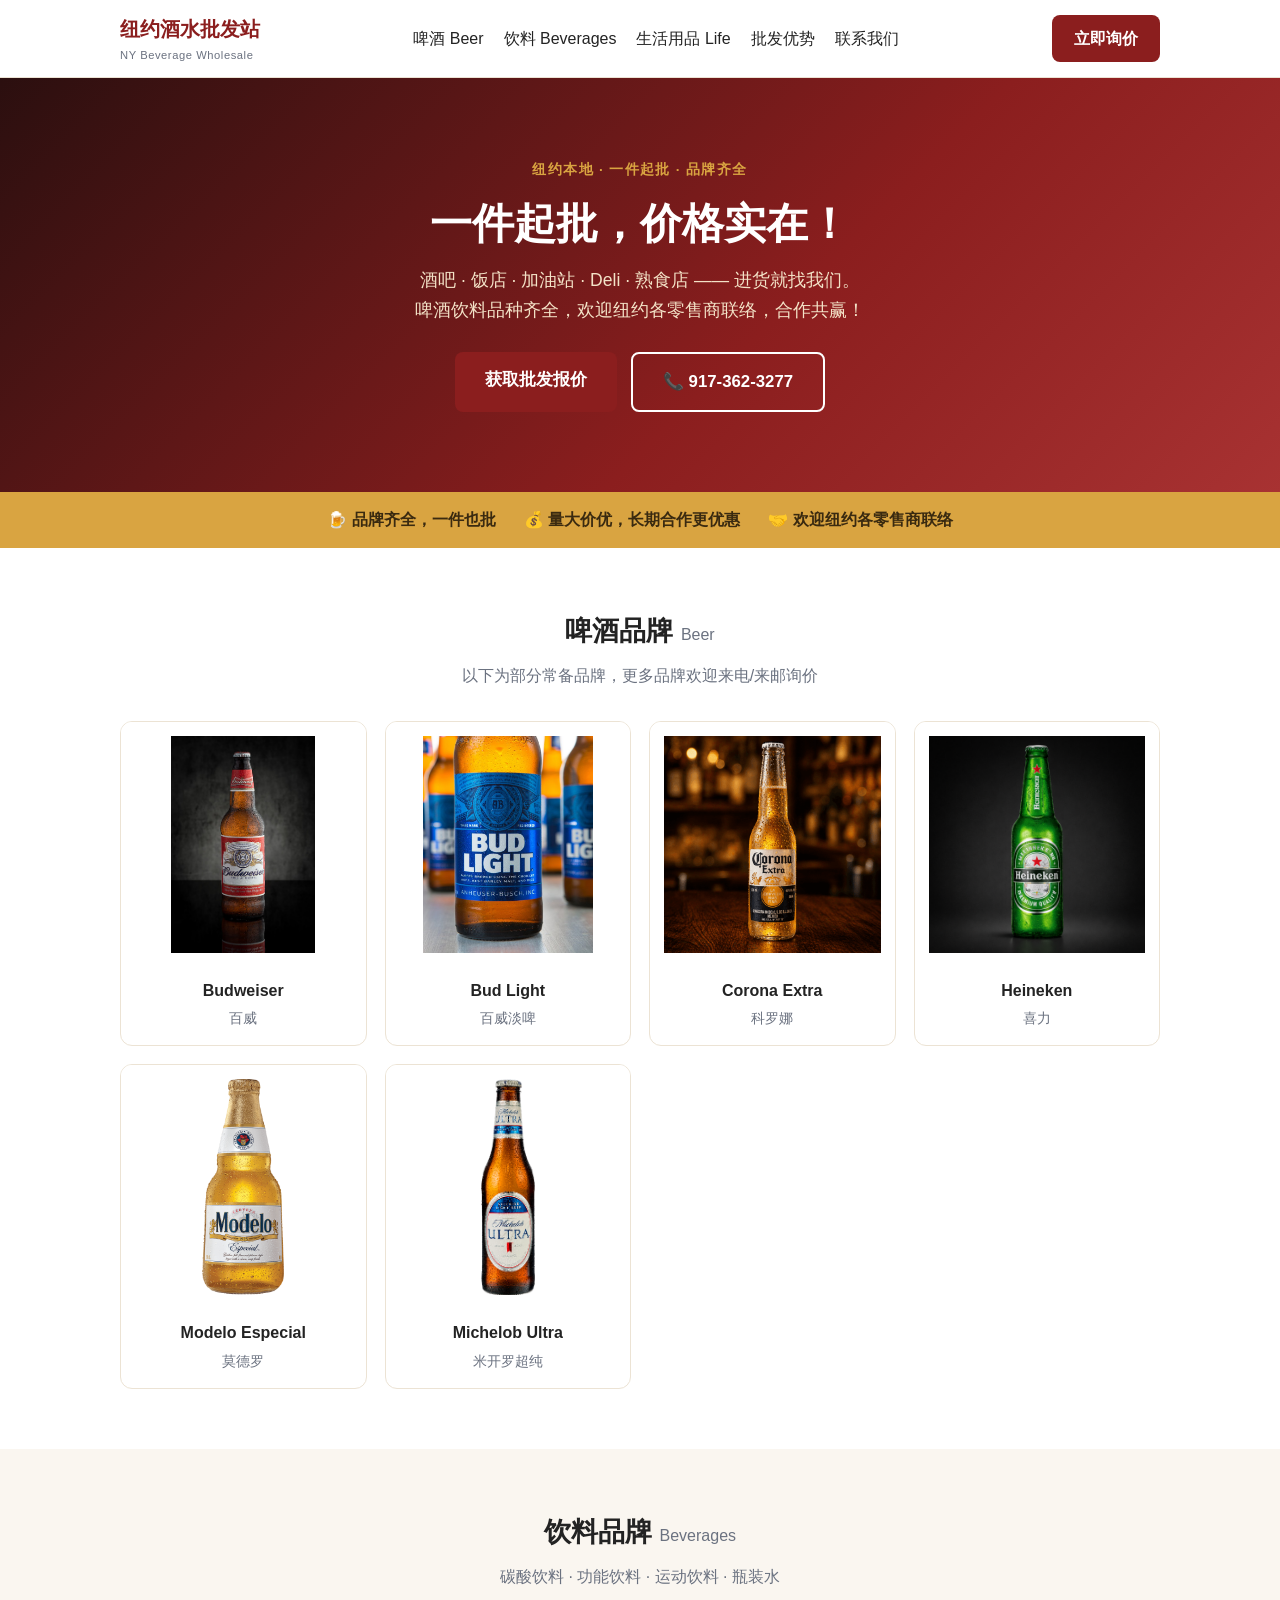
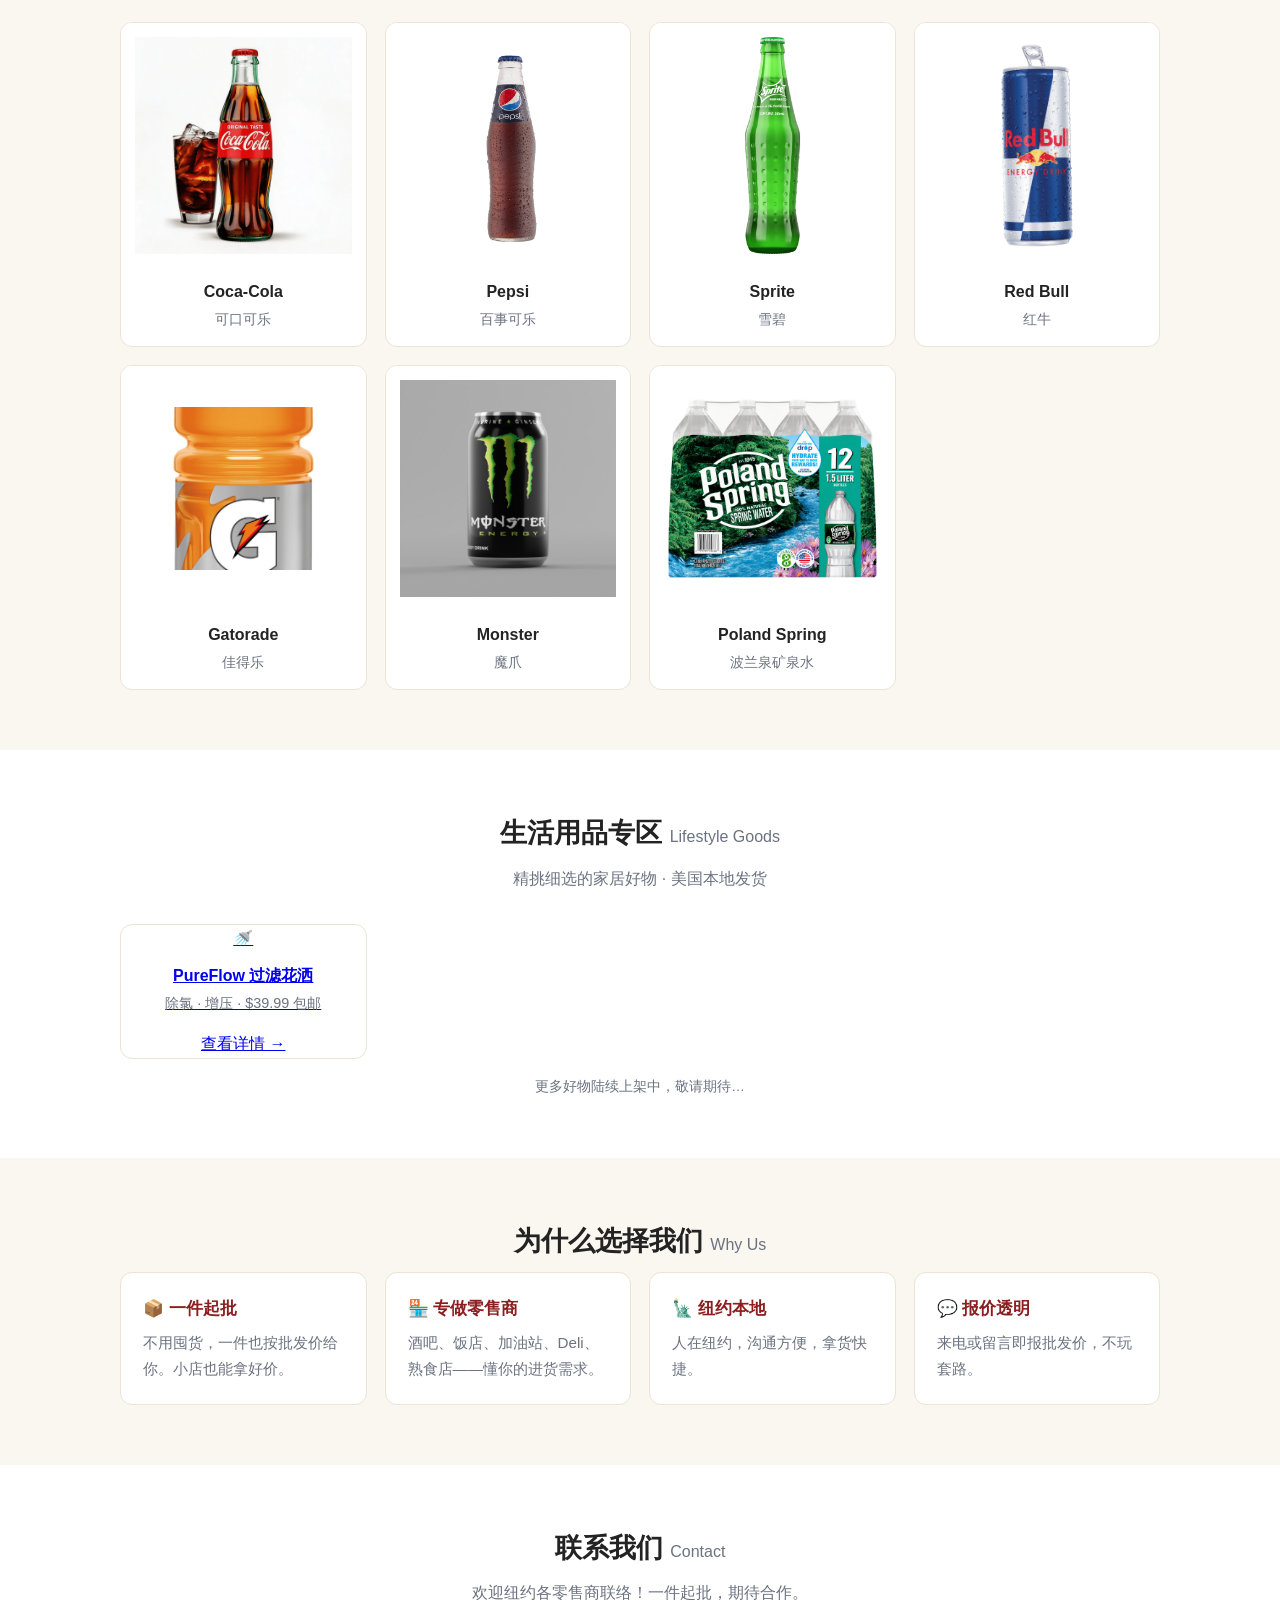
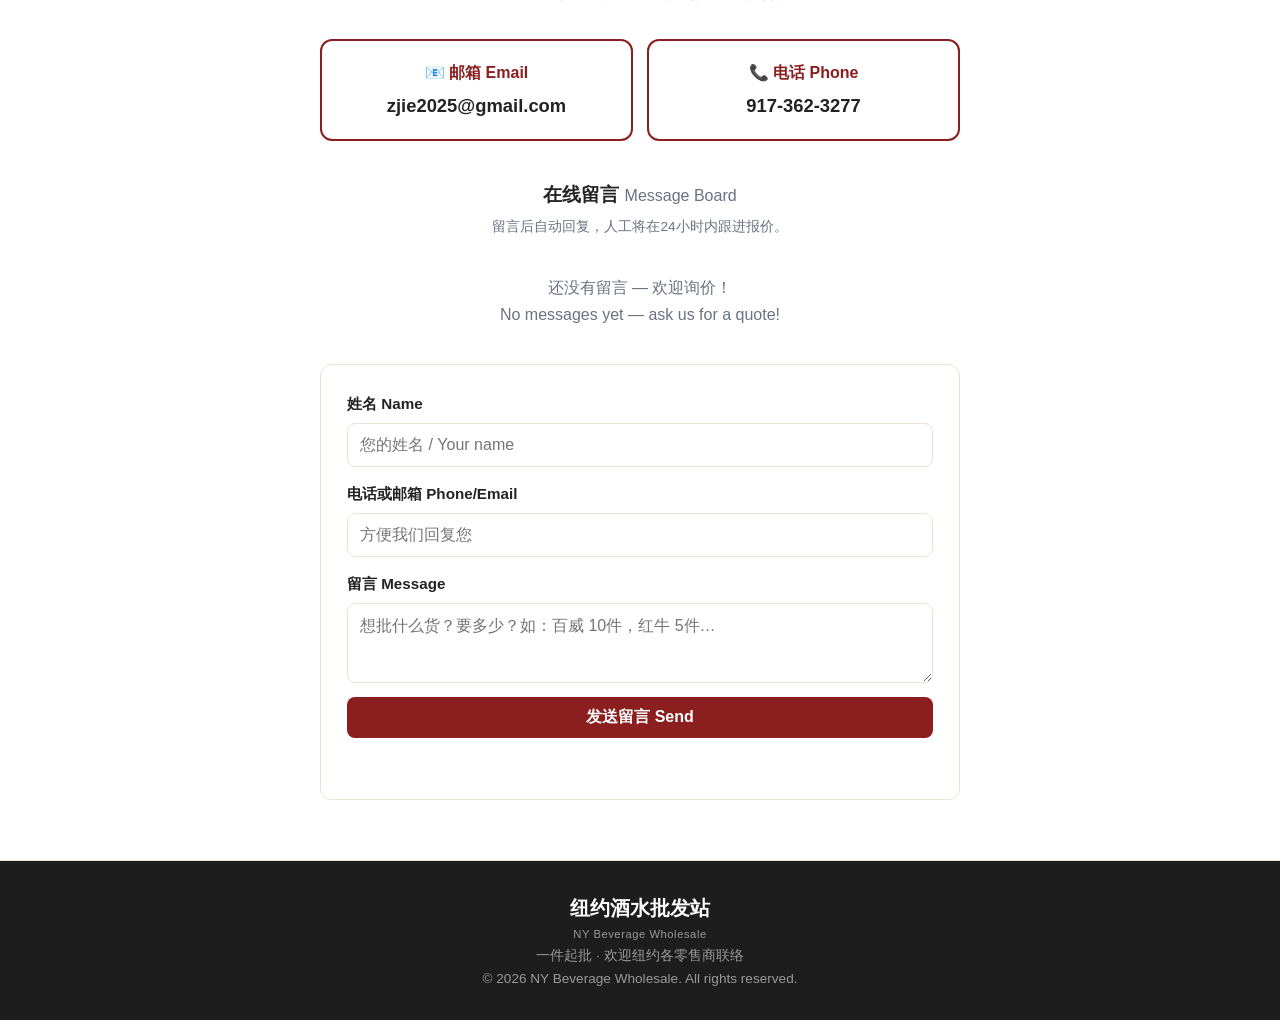
==== index.html @ b7b2ffd8 "Add lifestyle section to homepage" ====
<!DOCTYPE html>
<html lang="zh-CN">
<head>
<meta charset="UTF-8">
<meta name="viewport" content="width=device-width, initial-scale=1.0">
<title>纽约酒水批发站 | NY Beverage Wholesale — 一件起批</title>
<meta name="description" content="纽约酒水批发站：啤酒、饮料一件起批。服务酒吧、饭店、加油站、Deli、熟食店。欢迎纽约各零售商联络。">
<link rel="stylesheet" href="styles.css">
</head>
<body>

<header class="site-header">
  <div class="wrap header-inner">
    <a class="logo" href="#">纽约酒水批发站<span class="logo-en">NY Beverage Wholesale</span></a>
    <nav class="nav">
      <a href="#beer">啤酒 Beer</a>
      <a href="#drinks">饮料 Beverages</a>
      <a href="#lifestyle">生活用品 Life</a>
      <a href="#why">批发优势</a>
      <a href="#contact">联系我们</a>
    </nav>
    <a class="btn btn-primary" href="#contact">立即询价</a>
  </div>
</header>

<section class="hero">
  <div class="wrap hero-inner">
    <p class="eyebrow">纽约本地 · 一件起批 · 品牌齐全</p>
    <h1>一件起批，价格实在！</h1>
    <p class="lede">酒吧 · 饭店 · 加油站 · Deli · 熟食店 —— 进货就找我们。<br>
    啤酒饮料品种齐全，欢迎纽约各零售商联络，合作共赢！</p>
    <div class="hero-cta">
      <a class="btn btn-primary btn-lg" href="#contact">获取批发报价</a>
      <a class="btn btn-ghost btn-lg" href="tel:+19173623277">📞 917-362-3277</a>
    </div>
  </div>
</section>

<section class="slogans">
  <div class="wrap slogan-row">
    <span>🍺 品牌齐全，一件也批</span>
    <span>💰 量大价优，长期合作更优惠</span>
    <span>🤝 欢迎纽约各零售商联络</span>
  </div>
</section>

<section id="beer" class="section">
  <div class="wrap">
    <h2>啤酒品牌 <span class="h-en">Beer</span></h2>
    <p class="section-sub">以下为部分常备品牌，更多品牌欢迎来电/来邮询价</p>
    <div class="brand-grid">
      <div class="brand-card"><img src="images/beer-budweiser.jpg" alt="Budweiser"><p>Budweiser<br><span>百威</span></p></div>
      <div class="brand-card"><img src="images/beer-budlight.jpg" alt="Bud Light"><p>Bud Light<br><span>百威淡啤</span></p></div>
      <div class="brand-card"><img src="images/beer-corona.jpg" alt="Corona Extra"><p>Corona Extra<br><span>科罗娜</span></p></div>
      <div class="brand-card"><img src="images/beer-heineken.jpg" alt="Heineken"><p>Heineken<br><span>喜力</span></p></div>
      <div class="brand-card"><img src="images/beer-modelo.jpg" alt="Modelo Especial"><p>Modelo Especial<br><span>莫德罗</span></p></div>
      <div class="brand-card"><img src="images/beer-michelobultra.jpg" alt="Michelob Ultra"><p>Michelob Ultra<br><span>米开罗超纯</span></p></div>
    </div>
  </div>
</section>

<section id="drinks" class="section alt">
  <div class="wrap">
    <h2>饮料品牌 <span class="h-en">Beverages</span></h2>
    <p class="section-sub">碳酸饮料 · 功能饮料 · 运动饮料 · 瓶装水</p>
    <div class="brand-grid">
      <div class="brand-card"><img src="images/bev-cocacola.jpg" alt="Coca-Cola"><p>Coca-Cola<br><span>可口可乐</span></p></div>
      <div class="brand-card"><img src="images/bev-pepsi.jpg" alt="Pepsi"><p>Pepsi<br><span>百事可乐</span></p></div>
      <div class="brand-card"><img src="images/bev-sprite.jpg" alt="Sprite"><p>Sprite<br><span>雪碧</span></p></div>
      <div class="brand-card"><img src="images/bev-redbull.jpg" alt="Red Bull"><p>Red Bull<br><span>红牛</span></p></div>
      <div class="brand-card"><img src="images/bev-gatorade.jpg" alt="Gatorade"><p>Gatorade<br><span>佳得乐</span></p></div>
      <div class="brand-card"><img src="images/bev-monster.jpg" alt="Monster"><p>Monster<br><span>魔爪</span></p></div>
      <div class="brand-card"><img src="images/bev-polandspring.jpg" alt="Poland Spring"><p>Poland Spring<br><span>波兰泉矿泉水</span></p></div>
    </div>
  </div>
</section>

<section id="lifestyle" class="section">
  <div class="wrap">
    <h2>生活用品专区 <span class="h-en">Lifestyle Goods</span></h2>
    <p class="section-sub">精挑细选的家居好物 · 美国本地发货</p>
    <div class="brand-grid">
      <a class="brand-card product-link" href="shower.html">
        <div class="product-emoji">🚿</div>
        <p>PureFlow 过滤花洒<br><span>除氯 · 增压 · $39.99 包邮</span></p>
        <span class="card-cta">查看详情 →</span>
      </a>
    </div>
    <p class="muted small center" style="margin-top:16px">更多好物陆续上架中，敬请期待…</p>
  </div>
</section>

<section id="why" class="section alt">
  <div class="wrap">
    <h2>为什么选择我们 <span class="h-en">Why Us</span></h2>
    <div class="cards">
      <div class="card"><h3>📦 一件起批</h3><p>不用囤货，一件也按批发价给你。小店也能拿好价。</p></div>
      <div class="card"><h3>🏪 专做零售商</h3><p>酒吧、饭店、加油站、Deli、熟食店——懂你的进货需求。</p></div>
      <div class="card"><h3>🗽 纽约本地</h3><p>人在纽约，沟通方便，拿货快捷。</p></div>
      <div class="card"><h3>💬 报价透明</h3><p>来电或留言即报批发价，不玩套路。</p></div>
    </div>
  </div>
</section>

<section id="contact" class="section">
  <div class="wrap narrow">
    <h2>联系我们 <span class="h-en">Contact</span></h2>
    <p class="section-sub">欢迎纽约各零售商联络！一件起批，期待合作。</p>
    <div class="contact-cards">
      <a class="contact-card" href="mailto:zjie2025@gmail.com">
        <strong>📧 邮箱 Email</strong><span>zjie2025@gmail.com</span>
      </a>
      <a class="contact-card" href="tel:+19173623277">
        <strong>📞 电话 Phone</strong><span>917-362-3277</span>
      </a>
    </div>

    <h3 class="board-title">在线留言 <span class="h-en">Message Board</span></h3>
    <p class="muted small center">留言后自动回复，人工将在24小时内跟进报价。</p>
    <div id="board" class="board"></div>
    <form id="msg-form" class="form">
      <label>姓名 Name<input name="name" required placeholder="您的姓名 / Your name"></label>
      <label>电话或邮箱 Phone/Email<input name="contact" required placeholder="方便我们回复您"></label>
      <label>留言 Message<textarea name="message" required rows="3" placeholder="想批什么货？要多少？如：百威 10件，红牛 5件…"></textarea></label>
      <button class="btn btn-primary" type="submit">发送留言 Send</button>
      <p id="msg-status" class="status"></p>
    </form>
  </div>
</section>

<footer class="footer">
  <div class="wrap footer-inner">
    <span class="logo">纽约酒水批发站<span class="logo-en">NY Beverage Wholesale</span></span>
    <p class="muted small">一件起批 · 欢迎纽约各零售商联络</p>
    <p class="muted small">© 2026 NY Beverage Wholesale. All rights reserved.</p>
  </div>
</footer>

<script src="app.js"></script>
</body>
</html>
---- styles.css ----
:root{
  --brand:#8B1E1E; --brand-dark:#6d1414; --accent:#D9A441;
  --bg:#ffffff; --alt:#faf6f0; --text:#232323; --muted:#6b7280;
  --line:#ece3d4; --radius:12px;
}
*{box-sizing:border-box;margin:0;padding:0}
body{font-family:-apple-system,BlinkMacSystemFont,"Segoe UI","PingFang SC","Microsoft YaHei",Roboto,Helvetica,Arial,sans-serif;
  color:var(--text);background:var(--bg);line-height:1.7}
img{max-width:100%;display:block;border-radius:var(--radius)}
.wrap{max-width:1080px;margin:0 auto;padding:0 20px}
.narrow{max-width:680px}
.section{padding:60px 0}
.alt{background:var(--alt)}
h1{font-size:2.6rem;line-height:1.25;margin:.4em 0}
h2{font-size:1.7rem;margin-bottom:.3em;text-align:center}
.h-en{font-size:1rem;color:var(--muted);font-weight:400}
.section-sub{text-align:center;color:var(--muted);margin-bottom:2em}
.center{text-align:center}

/* header */
.site-header{position:sticky;top:0;background:rgba(255,255,255,.96);
  border-bottom:1px solid var(--line);z-index:10}
.header-inner{display:flex;align-items:center;justify-content:space-between;padding:12px 20px}
.logo{font-weight:800;font-size:1.25rem;color:var(--brand);text-decoration:none}
.logo-en{display:block;font-size:.7rem;color:var(--muted);font-weight:400;letter-spacing:.05em}
.nav{display:flex;gap:20px}
.nav a{color:var(--text);text-decoration:none;font-weight:500}
.nav a:hover{color:var(--brand)}
@media(max-width:760px){.nav{display:none}}

/* buttons */
.btn{display:inline-block;background:var(--brand);color:#fff;text-decoration:none;
  padding:10px 22px;border-radius:8px;border:none;cursor:pointer;font-weight:600;font-size:1rem}
.btn:hover{background:var(--brand-dark)}
.btn-lg{padding:14px 30px;font-size:1.05rem}
.btn-ghost{background:#fff;color:var(--brand);border:2px solid var(--brand)}
.btn-ghost:hover{background:var(--brand);color:#fff}

/* hero */
.hero{padding:80px 0;background:linear-gradient(135deg,#2b0f0f 0%,#8B1E1E 60%,#a83232 100%);color:#fff;text-align:center}
.hero .eyebrow{color:var(--accent);font-weight:700;letter-spacing:.1em;font-size:.85rem}
.hero h1{color:#fff}
.hero .lede{color:#f3e2c7;font-size:1.1rem}
.hero-cta{display:flex;gap:14px;justify-content:center;margin-top:1.6em;flex-wrap:wrap}
.hero .btn-ghost{background:transparent;color:#fff;border-color:#fff}
.hero .btn-ghost:hover{background:#fff;color:var(--brand)}

/* slogans */
.slogans{background:var(--accent);padding:14px 0}
.slogan-row{display:flex;gap:28px;justify-content:center;flex-wrap:wrap;font-weight:700;color:#3a2a10}

/* brand grid */
.brand-grid{display:grid;grid-template-columns:repeat(4,1fr);gap:18px}
@media(max-width:860px){.brand-grid{grid-template-columns:repeat(3,1fr)}}
@media(max-width:560px){.brand-grid{grid-template-columns:repeat(2,1fr)}}
.brand-card{background:#fff;border:1px solid var(--line);border-radius:var(--radius);
  overflow:hidden;text-align:center;transition:transform .15s}
.brand-card:hover{transform:translateY(-3px)}
.brand-card img{border-radius:0;aspect-ratio:1;object-fit:contain;width:100%;padding:14px;background:#fff}
.brand-card p{padding:10px 8px 14px;font-weight:700}
.brand-card p span{color:var(--muted);font-weight:400;font-size:.9rem}

/* cards */
.cards{display:grid;grid-template-columns:repeat(4,1fr);gap:18px}
@media(max-width:860px){.cards{grid-template-columns:repeat(2,1fr)}}
@media(max-width:520px){.cards{grid-template-columns:1fr}}
.card{background:#fff;border:1px solid var(--line);border-radius:var(--radius);padding:22px}
.card h3{color:var(--brand);margin-bottom:.4em;font-size:1.05rem}
.card p{color:var(--muted);font-size:.95rem}

/* contact */
.contact-cards{display:grid;grid-template-columns:1fr 1fr;gap:14px;margin-bottom:2.4em}
@media(max-width:560px){.contact-cards{grid-template-columns:1fr}}
.contact-card{background:#fff;border:2px solid var(--brand);border-radius:var(--radius);
  padding:18px;text-decoration:none;color:var(--text);display:grid;gap:4px;text-align:center}
.contact-card strong{color:var(--brand)}
.contact-card span{font-size:1.15rem;font-weight:700}
.board-title{text-align:center;margin-bottom:.2em}

/* forms */
.form{display:grid;gap:14px;background:#fff;border:1px solid var(--line);
  border-radius:var(--radius);padding:26px;margin-top:1em}
.form label{display:grid;gap:6px;font-weight:600;font-size:.95rem}
.form input,.form textarea{padding:12px;border:1px solid var(--line);
  border-radius:8px;font-size:1rem;font-family:inherit;width:100%}
.form input:focus,.form textarea:focus{outline:2px solid var(--accent);border-color:var(--accent)}
.status{min-height:1.4em;font-size:.95rem}
.status.ok{color:#15803d}.status.err{color:#b91c1c}

/* message board */
.board{display:grid;gap:12px;margin:1em 0;max-height:400px;overflow-y:auto}
.msg{background:#fff;border:1px solid var(--line);border-radius:10px;padding:12px 16px}
.msg .who{font-weight:700;font-size:.85rem;color:var(--brand);margin-bottom:4px}
.msg.bot{background:#fdf6e8;border-color:#ecd9a8}
.msg.bot .who{color:#92600a}
.msg .time{font-size:.75rem;color:var(--muted);margin-left:8px;font-weight:400}
.board-empty{color:var(--muted);text-align:center;padding:20px}
.muted{color:var(--muted)}
.small{font-size:.85rem}

/* footer */
.footer{border-top:1px solid var(--line);padding:30px 0;text-align:center;background:#1d1d1d;color:#bbb}
.footer .logo{color:#fff}
.footer .logo-en{color:#999}
.footer .muted{color:#999}
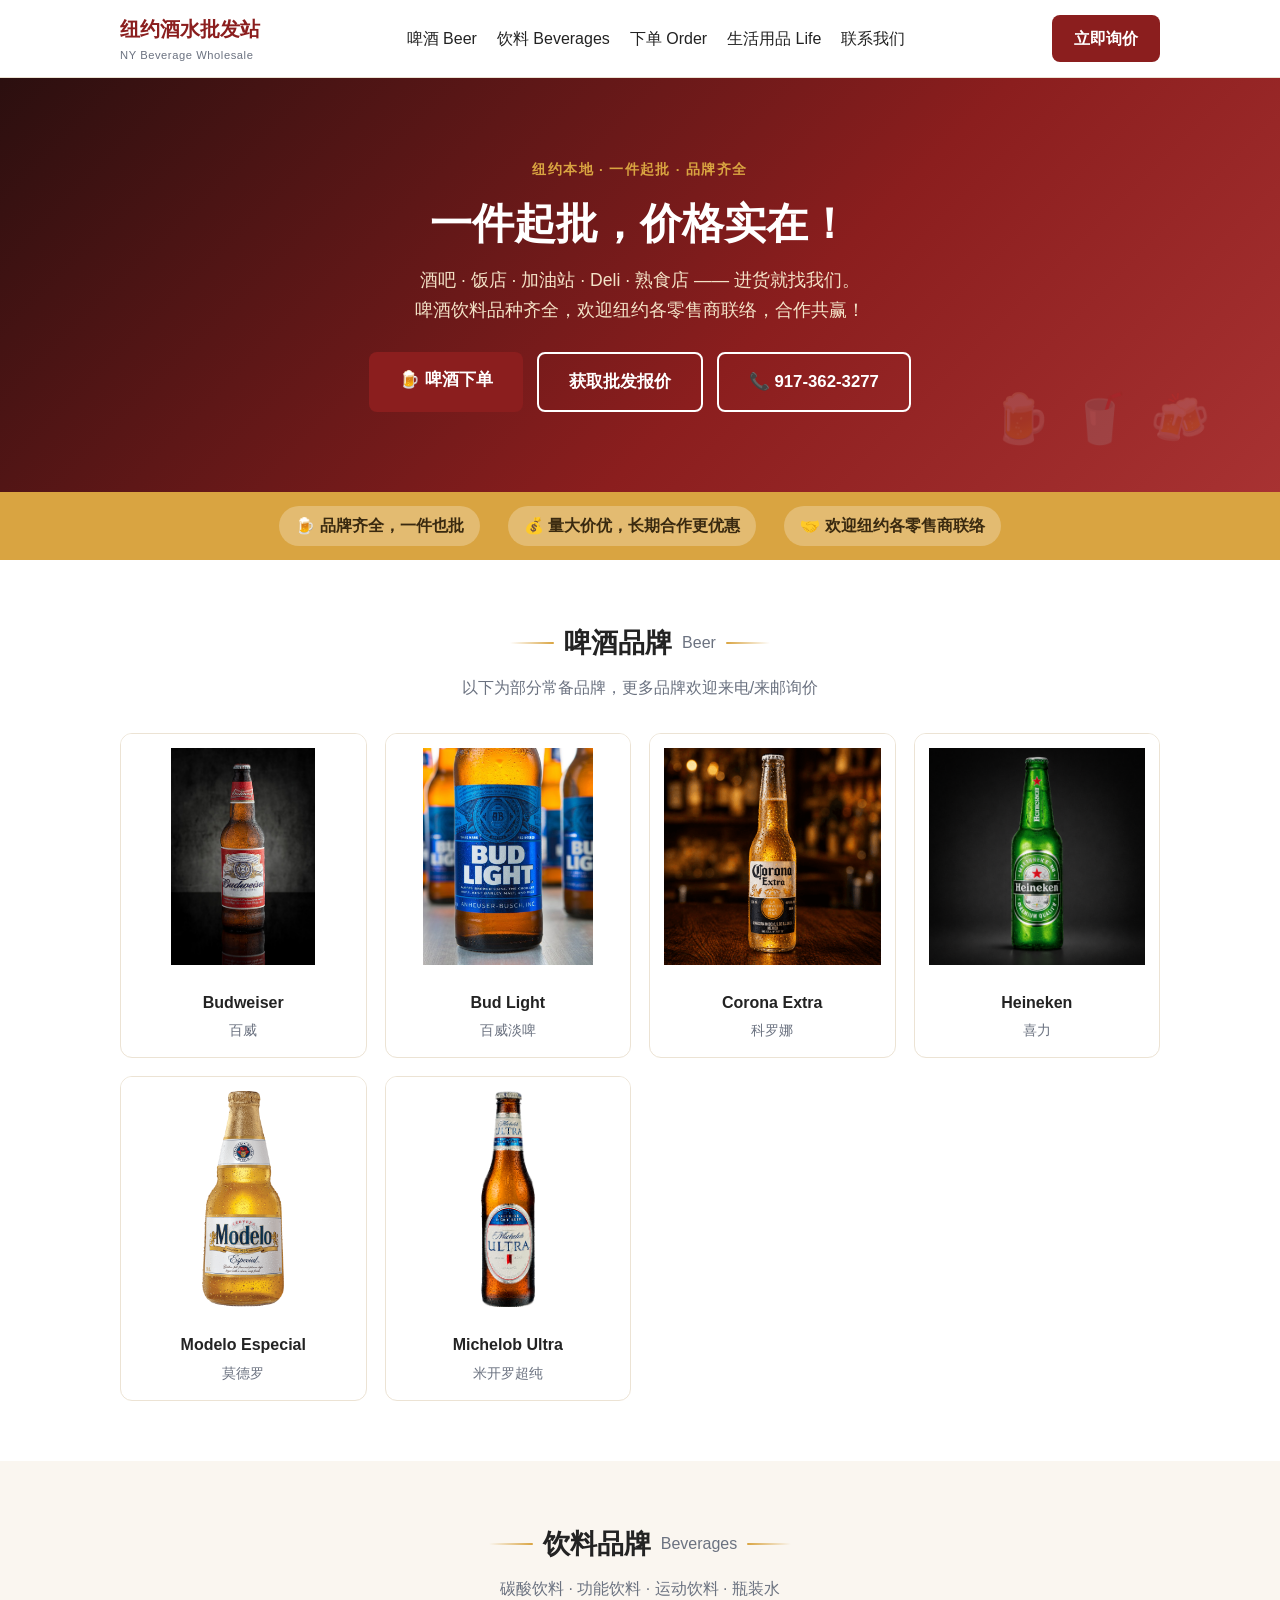
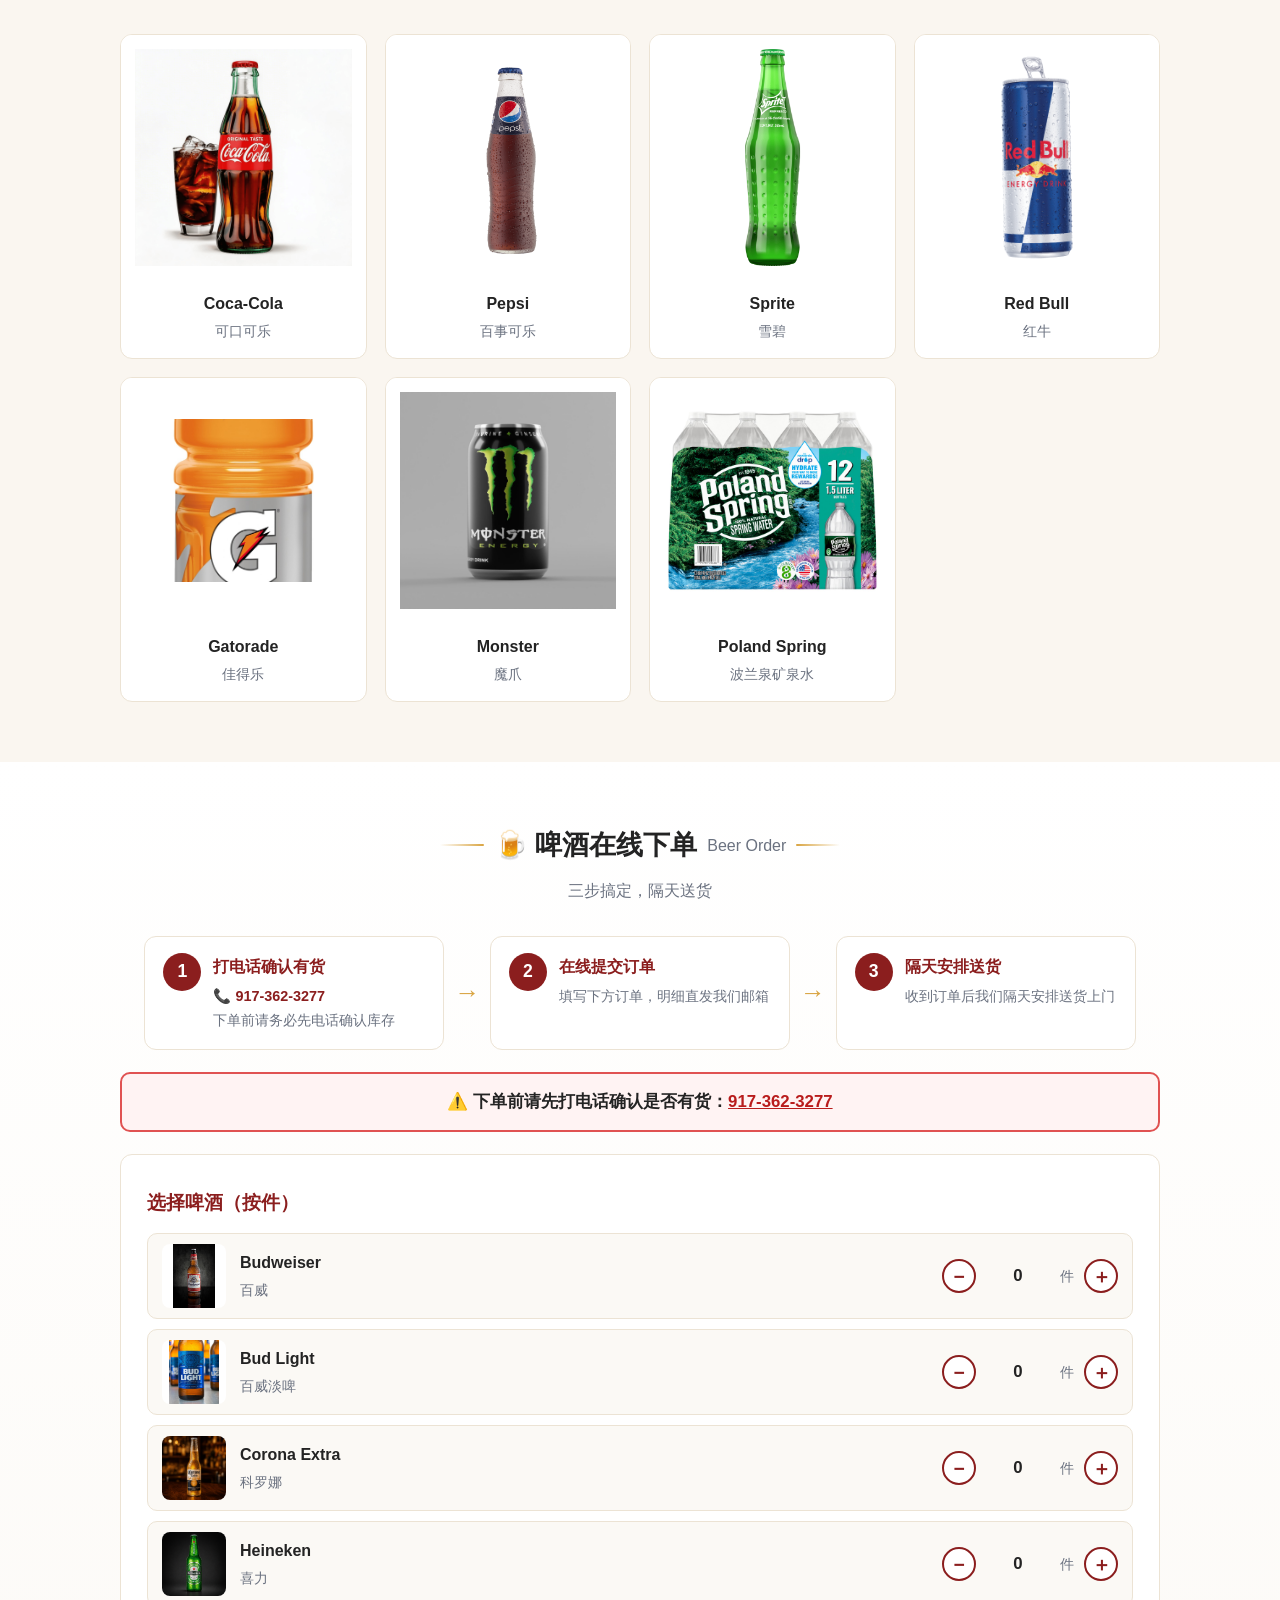
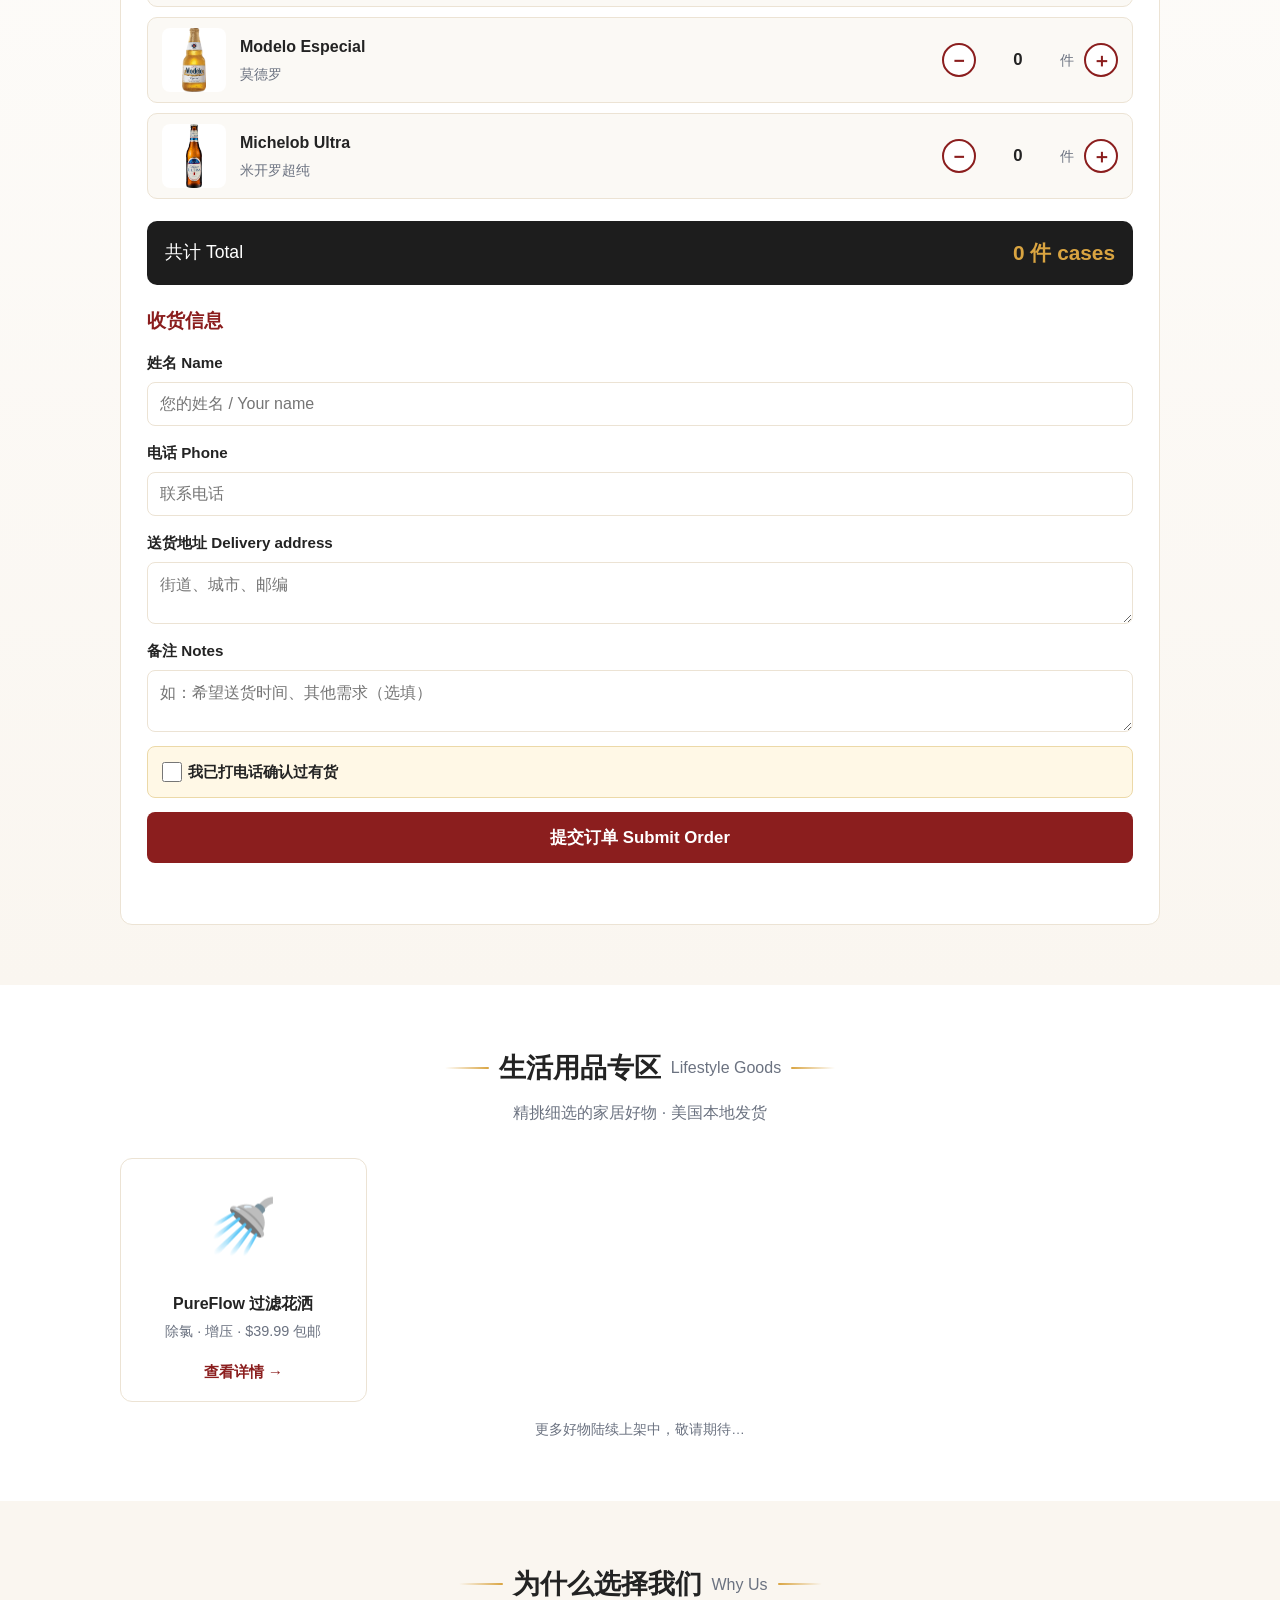
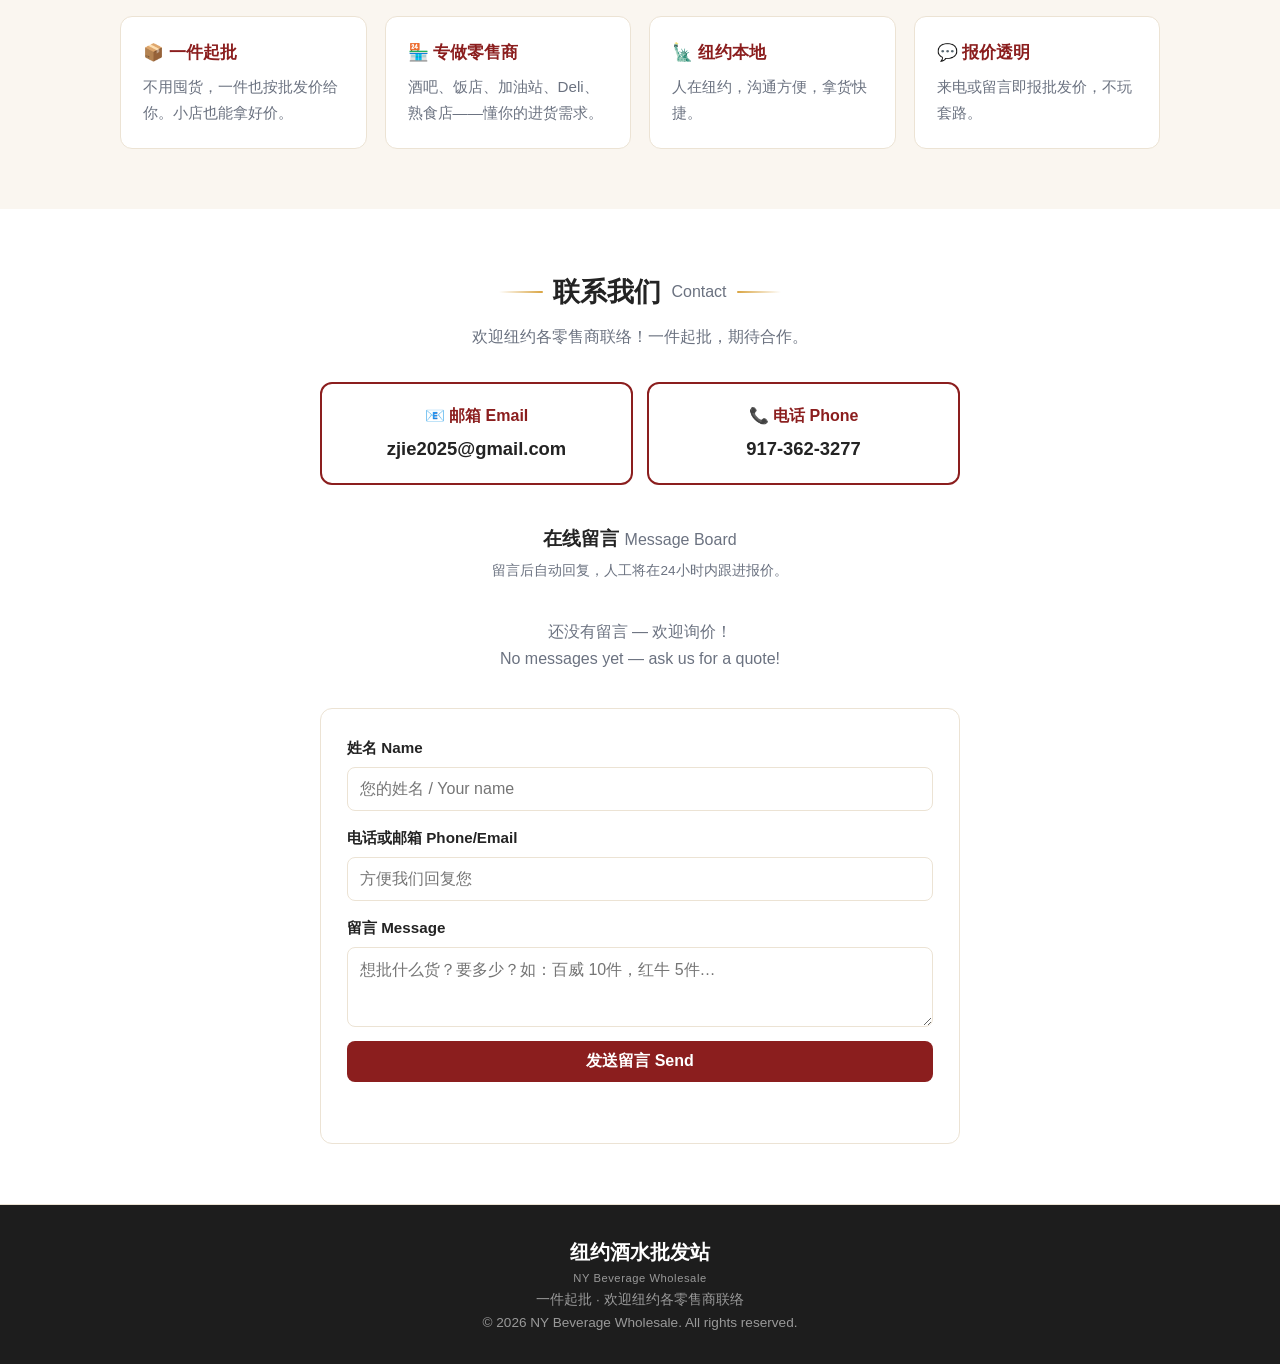
==== commit 8e25b9eb: "Add files via upload" ====
--- a/index.html
+++ b/index.html
@@ -15,8 +15,8 @@
     <nav class="nav">
       <a href="#beer">啤酒 Beer</a>
       <a href="#drinks">饮料 Beverages</a>
+      <a href="#order">下单 Order</a>
       <a href="#lifestyle">生活用品 Life</a>
-      <a href="#why">批发优势</a>
       <a href="#contact">联系我们</a>
     </nav>
     <a class="btn btn-primary" href="#contact">立即询价</a>
@@ -30,7 +30,8 @@
     <p class="lede">酒吧 · 饭店 · 加油站 · Deli · 熟食店 —— 进货就找我们。<br>
     啤酒饮料品种齐全，欢迎纽约各零售商联络，合作共赢！</p>
     <div class="hero-cta">
-      <a class="btn btn-primary btn-lg" href="#contact">获取批发报价</a>
+      <a class="btn btn-primary btn-lg" href="#order">🍺 啤酒下单</a>
+      <a class="btn btn-ghost btn-lg" href="#contact">获取批发报价</a>
       <a class="btn btn-ghost btn-lg" href="tel:+19173623277">📞 917-362-3277</a>
     </div>
   </div>
@@ -72,6 +73,36 @@
       <div class="brand-card"><img src="images/bev-monster.jpg" alt="Monster"><p>Monster<br><span>魔爪</span></p></div>
       <div class="brand-card"><img src="images/bev-polandspring.jpg" alt="Poland Spring"><p>Poland Spring<br><span>波兰泉矿泉水</span></p></div>
     </div>
+  </div>
+</section>
+
+<section id="order" class="section order-section">
+  <div class="wrap">
+    <h2>🍺 啤酒在线下单 <span class="h-en">Beer Order</span></h2>
+    <p class="section-sub">三步搞定，隔天送货</p>
+
+    <div class="steps-flow">
+      <div class="step"><span class="step-num">1</span><div><strong>打电话确认有货</strong><p><a href="tel:+19173623277">📞 917-362-3277</a><br>下单前请务必先电话确认库存</p></div></div>
+      <div class="step-arrow">→</div>
+      <div class="step"><span class="step-num">2</span><div><strong>在线提交订单</strong><p>填写下方订单，明细直发我们邮箱</p></div></div>
+      <div class="step-arrow">→</div>
+      <div class="step"><span class="step-num">3</span><div><strong>隔天安排送货</strong><p>收到订单后我们隔天安排送货上门</p></div></div>
+    </div>
+
+    <div class="stock-warning">⚠️ <strong>下单前请先打电话确认是否有货：<a href="tel:+19173623277">917-362-3277</a></strong></div>
+
+    <form id="beer-order-form" class="form order-form">
+      <h3>选择啤酒（按件）</h3>
+      <div id="beer-list" class="beer-list"></div>
+      <h3>收货信息</h3>
+      <label>姓名 Name<input name="name" required placeholder="您的姓名 / Your name"></label>
+      <label>电话 Phone<input name="phone" required placeholder="联系电话"></label>
+      <label>送货地址 Delivery address<textarea name="address" required rows="2" placeholder="街道、城市、邮编"></textarea></label>
+      <label>备注 Notes<textarea name="notes" rows="2" placeholder="如：希望送货时间、其他需求（选填）"></textarea></label>
+      <label class="check"><input type="checkbox" id="stock-confirmed" required> <span>我已打电话确认过有货</span></label>
+      <button class="btn btn-primary btn-lg" type="submit">提交订单 Submit Order</button>
+      <p id="order-status" class="status"></p>
+    </form>
   </div>
 </section>
 
--- a/styles.css
+++ b/styles.css
@@ -59,6 +59,9 @@
 .brand-card img{border-radius:0;aspect-ratio:1;object-fit:contain;width:100%;padding:14px;background:#fff}
 .brand-card p{padding:10px 8px 14px;font-weight:700}
 .brand-card p span{color:var(--muted);font-weight:400;font-size:.9rem}
+.product-link{text-decoration:none;color:inherit;display:block}
+.product-emoji{font-size:3.4rem;padding:22px 0 6px;text-align:center}
+.card-cta{display:inline-block;margin:0 0 16px;color:var(--brand);font-weight:700;font-size:.95rem}
 
 /* cards */
 .cards{display:grid;grid-template-columns:repeat(4,1fr);gap:18px}
@@ -103,3 +106,54 @@
 .footer .logo{color:#fff}
 .footer .logo-en{color:#999}
 .footer .muted{color:#999}
+
+/* ---- 美化升级 ---- */
+html{scroll-behavior:smooth}
+h2{display:flex;align-items:center;justify-content:center;gap:10px}
+h2::before,h2::after{content:"";height:2px;width:44px;background:linear-gradient(90deg,transparent,var(--accent));border-radius:2px}
+h2::after{background:linear-gradient(90deg,var(--accent),transparent)}
+.hero{position:relative;overflow:hidden}
+.hero::before{content:"🍺🥤🍻";position:absolute;right:4%;bottom:8%;font-size:3rem;opacity:.14;letter-spacing:.4em;pointer-events:none}
+.brand-card{transition:transform .18s ease,box-shadow .18s ease}
+.brand-card:hover{transform:translateY(-5px);box-shadow:0 12px 28px rgba(139,30,30,.14)}
+.card{transition:transform .18s ease,box-shadow .18s ease}
+.card:hover{transform:translateY(-4px);box-shadow:0 10px 24px rgba(0,0,0,.08)}
+.btn{transition:transform .12s ease,box-shadow .12s ease}
+.btn:hover{transform:translateY(-1px);box-shadow:0 6px 16px rgba(139,30,30,.25)}
+.contact-card{transition:transform .15s ease,box-shadow .15s ease}
+.contact-card:hover{transform:translateY(-3px);box-shadow:0 10px 22px rgba(139,30,30,.16)}
+.slogan-row span{background:rgba(255,255,255,.25);padding:6px 16px;border-radius:20px}
+
+/* ---- 下单区 ---- */
+.order-section{background:linear-gradient(180deg,#fff, #faf6f0)}
+.steps-flow{display:flex;align-items:stretch;justify-content:center;gap:10px;margin-bottom:22px;flex-wrap:wrap}
+.step{display:flex;gap:12px;background:#fff;border:1px solid var(--line);border-radius:12px;padding:16px 18px;flex:1;min-width:220px;max-width:300px}
+.step-num{display:flex;align-items:center;justify-content:center;width:38px;height:38px;flex:none;
+  background:var(--brand);color:#fff;font-weight:800;border-radius:50%;font-size:1.1rem}
+.step strong{color:var(--brand)}
+.step p{color:var(--muted);font-size:.9rem;margin-top:4px}
+.step p a{color:var(--brand);font-weight:700;text-decoration:none}
+.step-arrow{align-self:center;font-size:1.6rem;color:var(--accent);font-weight:800}
+@media(max-width:760px){.step-arrow{display:none}}
+.stock-warning{background:#fff3f3;border:2px solid #e05252;border-radius:10px;padding:14px 18px;
+  text-align:center;margin-bottom:22px;font-size:1.05rem}
+.stock-warning a{color:#b91c1c;font-weight:800}
+.order-form h3{color:var(--brand);margin-top:6px}
+.beer-list{display:grid;gap:10px;margin-bottom:8px}
+.beer-row{display:grid;grid-template-columns:64px 1fr auto;gap:14px;align-items:center;
+  background:#fbf9f5;border:1px solid var(--line);border-radius:10px;padding:10px 14px}
+.beer-row img{width:64px;height:64px;object-fit:contain;border-radius:8px;background:#fff}
+.beer-row .bname{font-weight:700}
+.beer-row .bname span{color:var(--muted);font-weight:400;font-size:.9rem}
+.stepper{display:flex;align-items:center;gap:10px}
+.stepper button{width:34px;height:34px;border-radius:50%;border:2px solid var(--brand);background:#fff;
+  color:var(--brand);font-size:1.2rem;font-weight:800;cursor:pointer;line-height:1}
+.stepper button:hover{background:var(--brand);color:#fff}
+.stepper .qty{min-width:64px;text-align:center;font-weight:800;font-size:1.05rem}
+.stepper .unit{color:var(--muted);font-size:.85rem}
+.check{display:flex !important;flex-direction:row !important;align-items:center;gap:10px;cursor:pointer;
+  background:#fff8e6;border:1px solid #ecd9a8;border-radius:8px;padding:12px 14px}
+.check input{width:20px;height:20px;accent-color:var(--brand)}
+.order-total{background:#1d1d1d;color:#fff;border-radius:10px;padding:14px 18px;font-size:1.1rem;
+  display:flex;justify-content:space-between;align-items:center}
+.order-total strong{color:var(--accent);font-size:1.3rem}
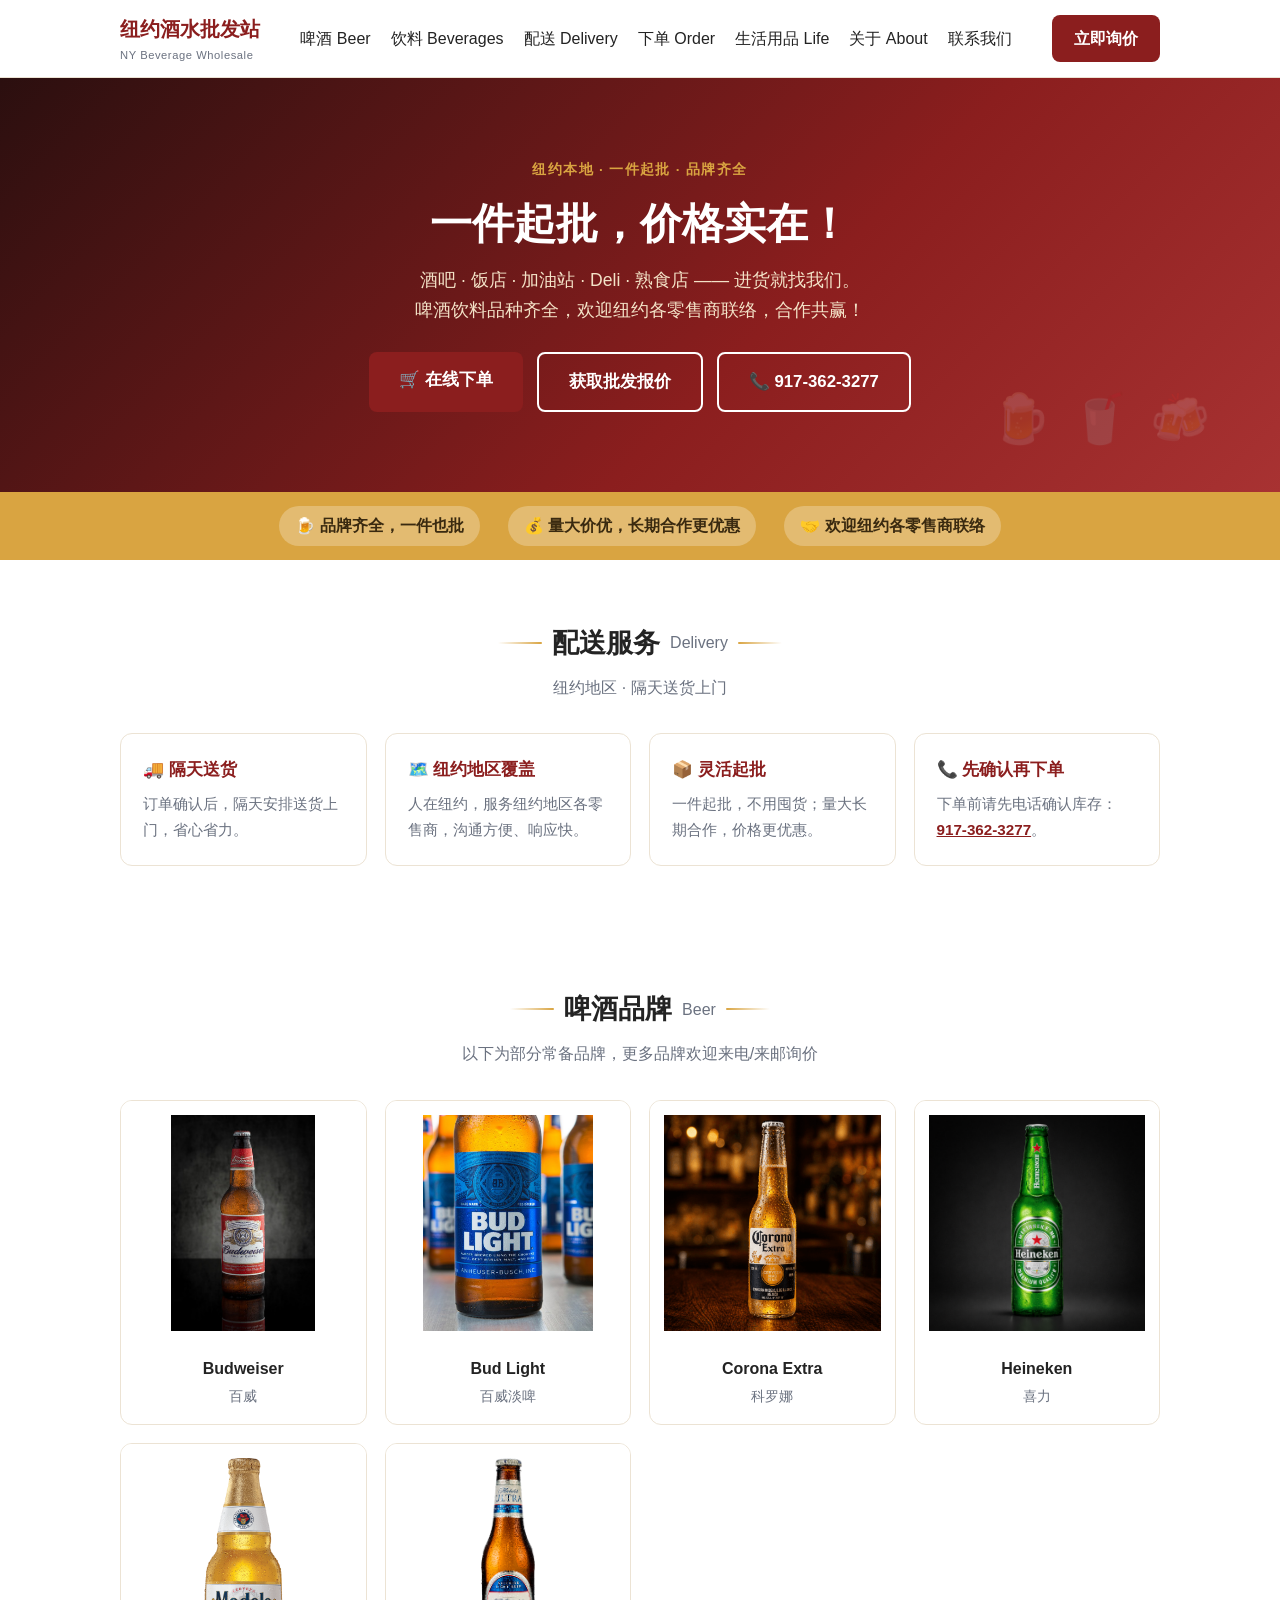
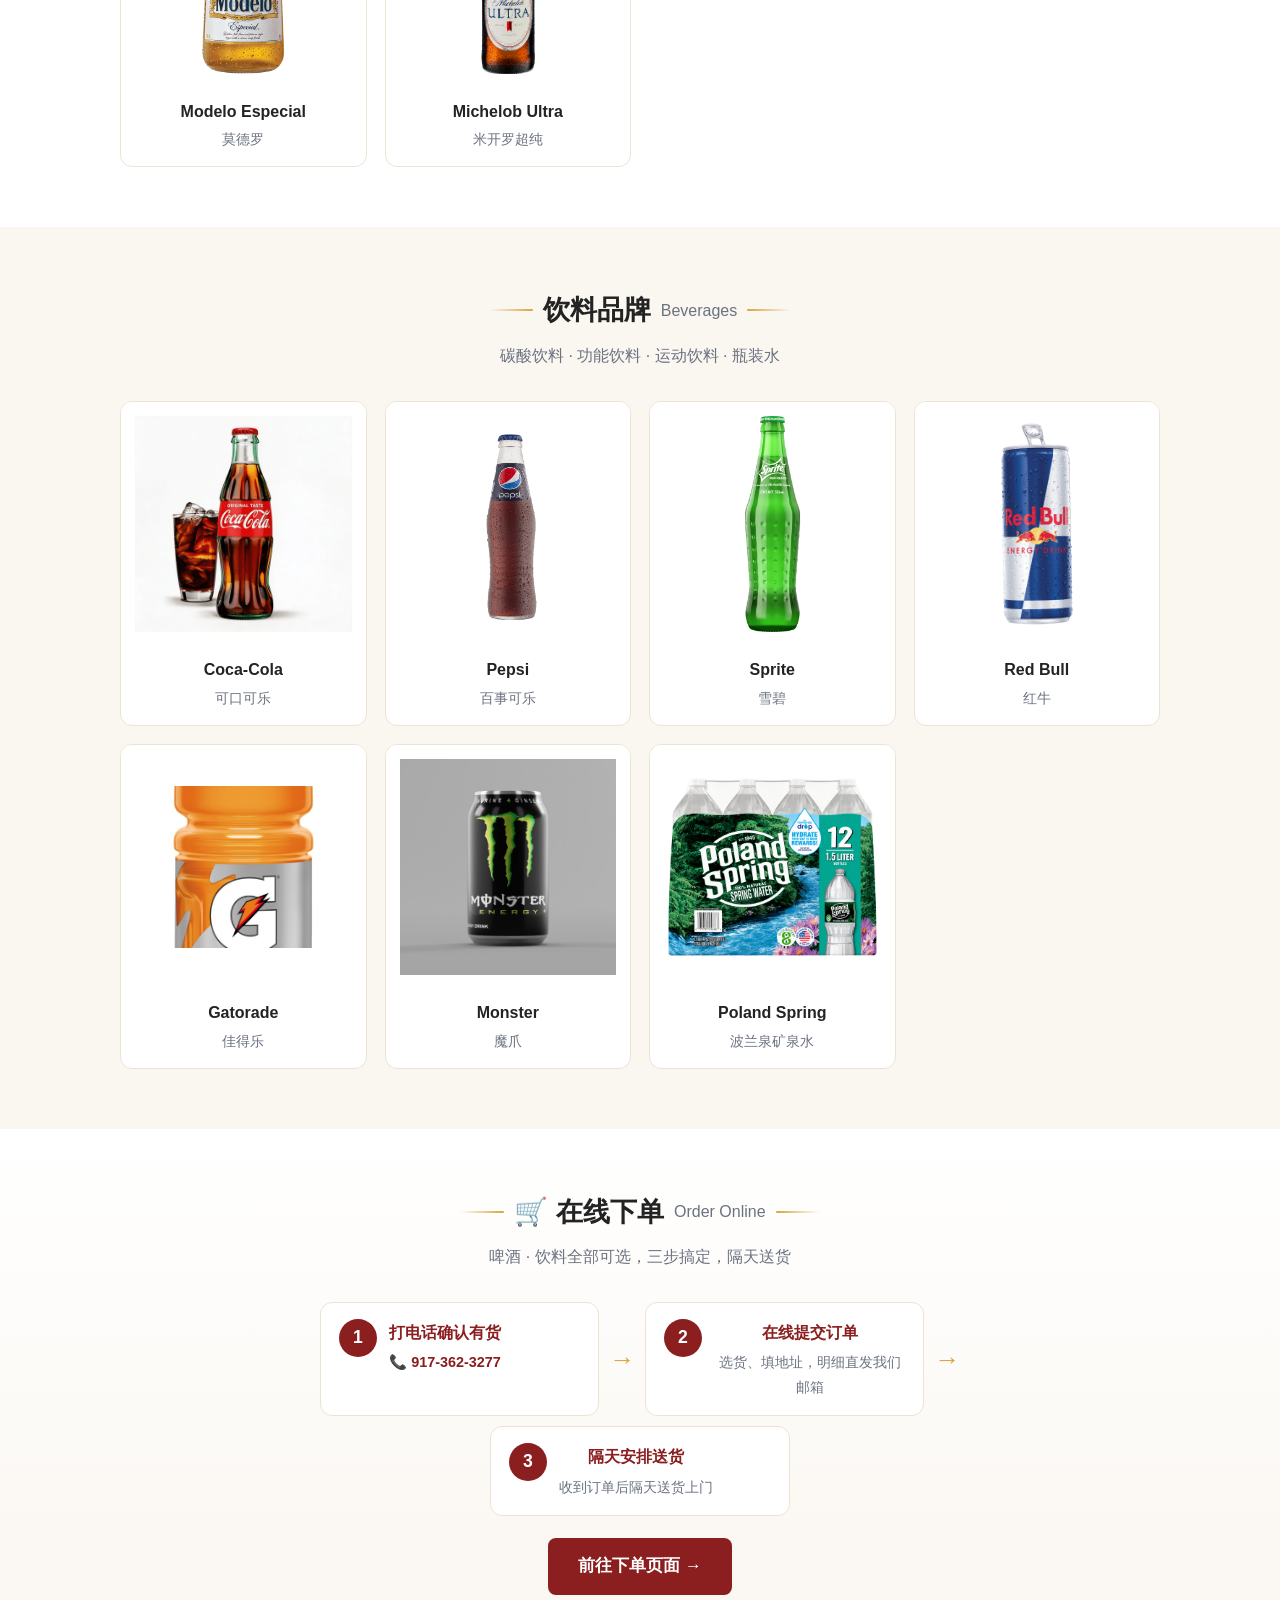
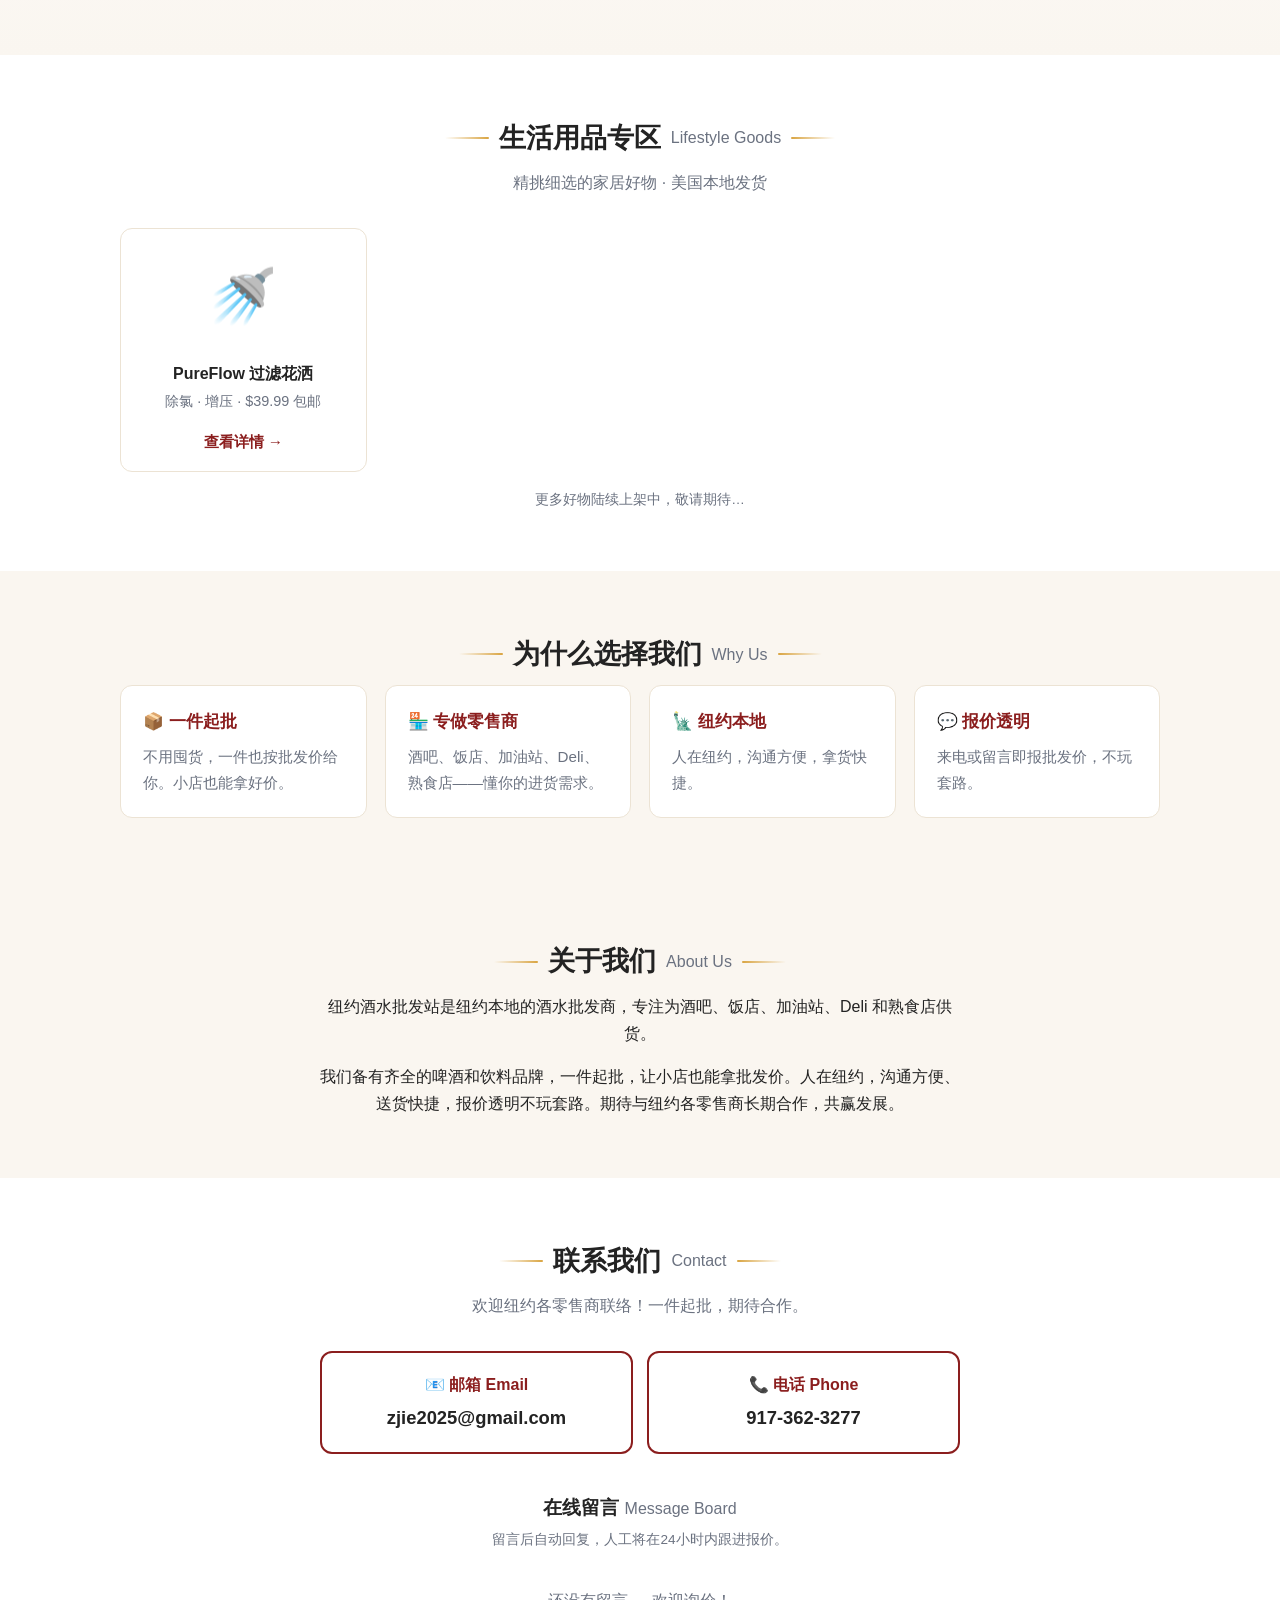
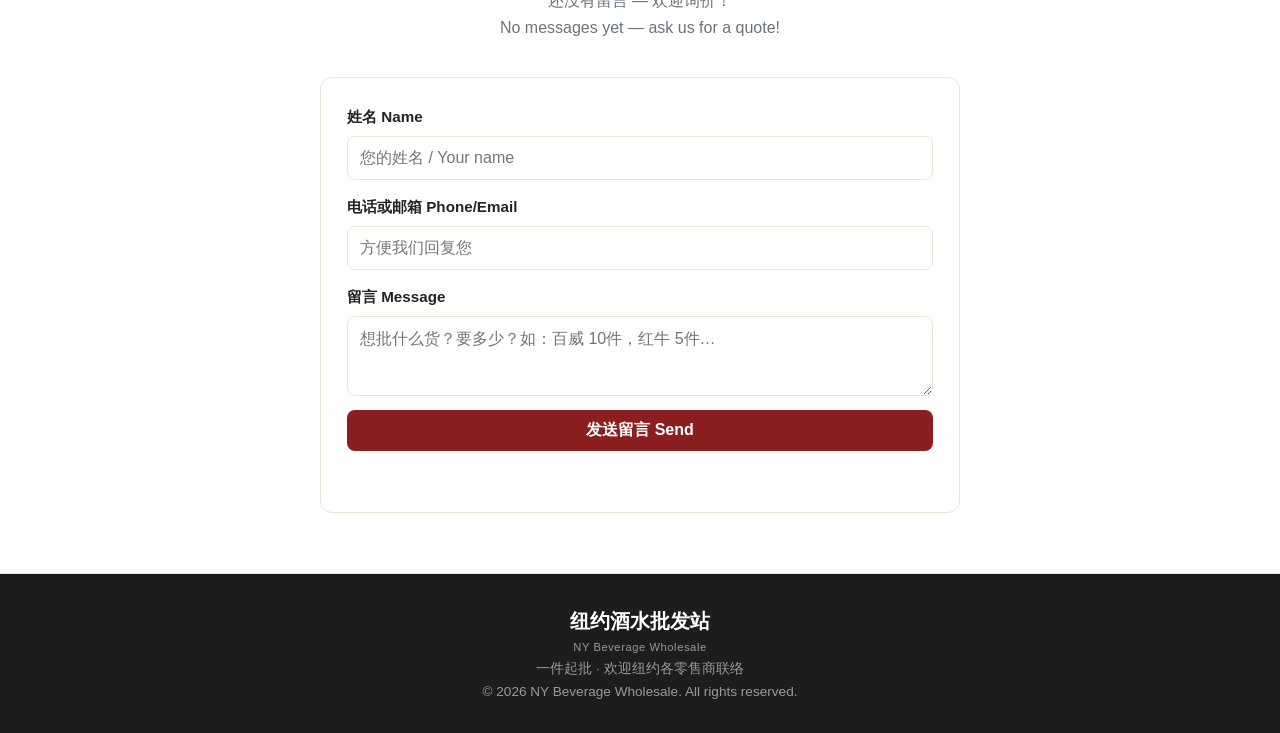
==== commit 06d5a8f0: "新增在线下单页 order.html，首页导航与下单区更新，sitemap 增加 order.html" ====
--- a/index.html
+++ b/index.html
@@ -15,8 +15,10 @@
     <nav class="nav">
       <a href="#beer">啤酒 Beer</a>
       <a href="#drinks">饮料 Beverages</a>
-      <a href="#order">下单 Order</a>
+      <a href="#delivery">配送 Delivery</a>
+      <a href="order.html">下单 Order</a>
       <a href="#lifestyle">生活用品 Life</a>
+      <a href="#about">关于 About</a>
       <a href="#contact">联系我们</a>
     </nav>
     <a class="btn btn-primary" href="#contact">立即询价</a>
@@ -30,7 +32,7 @@
     <p class="lede">酒吧 · 饭店 · 加油站 · Deli · 熟食店 —— 进货就找我们。<br>
     啤酒饮料品种齐全，欢迎纽约各零售商联络，合作共赢！</p>
     <div class="hero-cta">
-      <a class="btn btn-primary btn-lg" href="#order">🍺 啤酒下单</a>
+      <a class="btn btn-primary btn-lg" href="order.html">🛒 在线下单</a>
       <a class="btn btn-ghost btn-lg" href="#contact">获取批发报价</a>
       <a class="btn btn-ghost btn-lg" href="tel:+19173623277">📞 917-362-3277</a>
     </div>
@@ -42,6 +44,19 @@
     <span>🍺 品牌齐全，一件也批</span>
     <span>💰 量大价优，长期合作更优惠</span>
     <span>🤝 欢迎纽约各零售商联络</span>
+  </div>
+</section>
+
+<section id="delivery" class="section">
+  <div class="wrap">
+    <h2>配送服务 <span class="h-en">Delivery</span></h2>
+    <p class="section-sub">纽约地区 · 隔天送货上门</p>
+    <div class="cards">
+      <div class="card"><h3>🚚 隔天送货</h3><p>订单确认后，隔天安排送货上门，省心省力。</p></div>
+      <div class="card"><h3>🗺️ 纽约地区覆盖</h3><p>人在纽约，服务纽约地区各零售商，沟通方便、响应快。</p></div>
+      <div class="card"><h3>📦 灵活起批</h3><p>一件起批，不用囤货；量大长期合作，价格更优惠。</p></div>
+      <div class="card"><h3>📞 先确认再下单</h3><p>下单前请先电话确认库存：<a href="tel:+19173623277" style="color:var(--brand);font-weight:700">917-362-3277</a>。</p></div>
+    </div>
   </div>
 </section>
 
@@ -77,32 +92,17 @@
 </section>
 
 <section id="order" class="section order-section">
-  <div class="wrap">
-    <h2>🍺 啤酒在线下单 <span class="h-en">Beer Order</span></h2>
-    <p class="section-sub">三步搞定，隔天送货</p>
-
+  <div class="wrap narrow center">
+    <h2>🛒 在线下单 <span class="h-en">Order Online</span></h2>
+    <p class="section-sub">啤酒 · 饮料全部可选，三步搞定，隔天送货</p>
     <div class="steps-flow">
-      <div class="step"><span class="step-num">1</span><div><strong>打电话确认有货</strong><p><a href="tel:+19173623277">📞 917-362-3277</a><br>下单前请务必先电话确认库存</p></div></div>
+      <div class="step"><span class="step-num">1</span><div><strong>打电话确认有货</strong><p><a href="tel:+19173623277">📞 917-362-3277</a></p></div></div>
       <div class="step-arrow">→</div>
-      <div class="step"><span class="step-num">2</span><div><strong>在线提交订单</strong><p>填写下方订单，明细直发我们邮箱</p></div></div>
+      <div class="step"><span class="step-num">2</span><div><strong>在线提交订单</strong><p>选货、填地址，明细直发我们邮箱</p></div></div>
       <div class="step-arrow">→</div>
-      <div class="step"><span class="step-num">3</span><div><strong>隔天安排送货</strong><p>收到订单后我们隔天安排送货上门</p></div></div>
+      <div class="step"><span class="step-num">3</span><div><strong>隔天安排送货</strong><p>收到订单后隔天送货上门</p></div></div>
     </div>
-
-    <div class="stock-warning">⚠️ <strong>下单前请先打电话确认是否有货：<a href="tel:+19173623277">917-362-3277</a></strong></div>
-
-    <form id="beer-order-form" class="form order-form">
-      <h3>选择啤酒（按件）</h3>
-      <div id="beer-list" class="beer-list"></div>
-      <h3>收货信息</h3>
-      <label>姓名 Name<input name="name" required placeholder="您的姓名 / Your name"></label>
-      <label>电话 Phone<input name="phone" required placeholder="联系电话"></label>
-      <label>送货地址 Delivery address<textarea name="address" required rows="2" placeholder="街道、城市、邮编"></textarea></label>
-      <label>备注 Notes<textarea name="notes" rows="2" placeholder="如：希望送货时间、其他需求（选填）"></textarea></label>
-      <label class="check"><input type="checkbox" id="stock-confirmed" required> <span>我已打电话确认过有货</span></label>
-      <button class="btn btn-primary btn-lg" type="submit">提交订单 Submit Order</button>
-      <p id="order-status" class="status"></p>
-    </form>
+    <a class="btn btn-primary btn-lg" href="order.html">前往下单页面 →</a>
   </div>
 </section>
 
@@ -130,6 +130,14 @@
       <div class="card"><h3>🗽 纽约本地</h3><p>人在纽约，沟通方便，拿货快捷。</p></div>
       <div class="card"><h3>💬 报价透明</h3><p>来电或留言即报批发价，不玩套路。</p></div>
     </div>
+  </div>
+</section>
+
+<section id="about" class="section alt">
+  <div class="wrap narrow">
+    <h2>关于我们 <span class="h-en">About Us</span></h2>
+    <p class="center">纽约酒水批发站是纽约本地的酒水批发商，专注为酒吧、饭店、加油站、Deli 和熟食店供货。</p>
+    <p class="center" style="margin-top:1em">我们备有齐全的啤酒和饮料品牌，一件起批，让小店也能拿批发价。人在纽约，沟通方便、送货快捷，报价透明不玩套路。期待与纽约各零售商长期合作，共赢发展。</p>
   </div>
 </section>
 
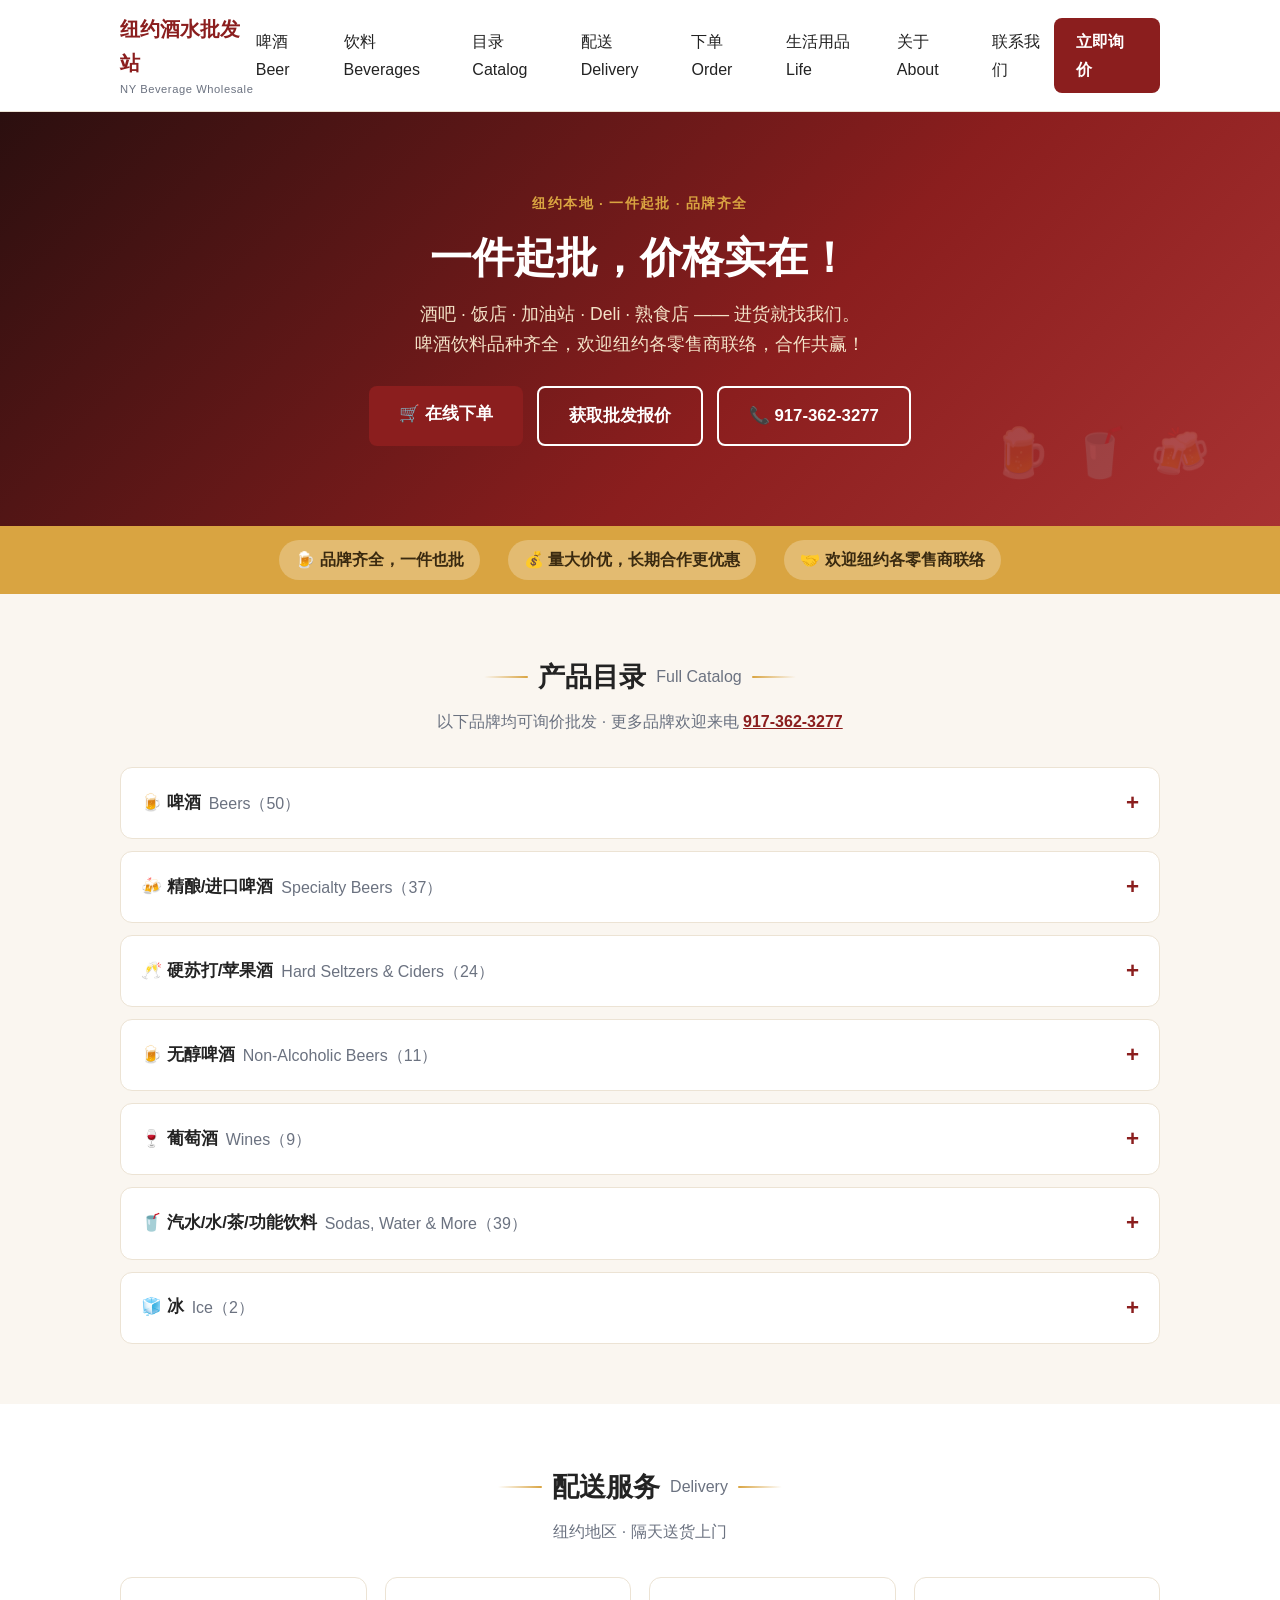
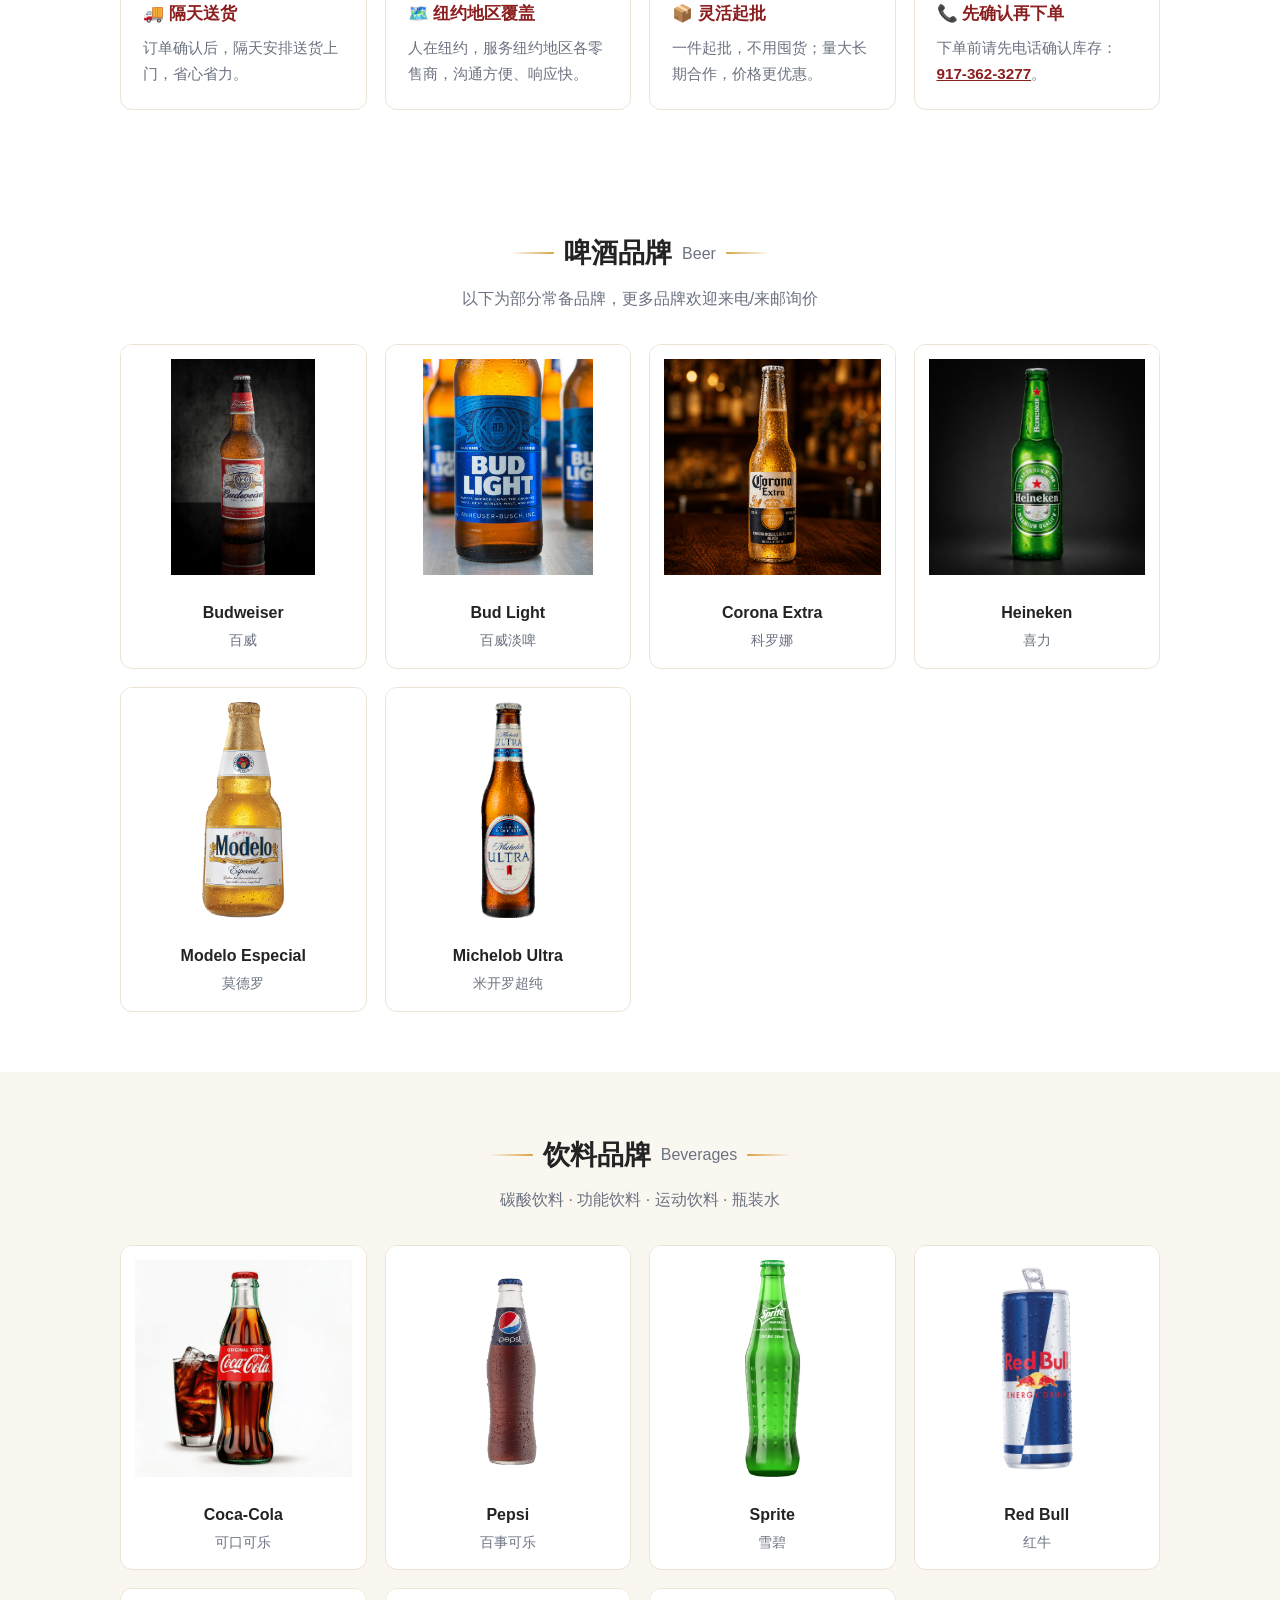
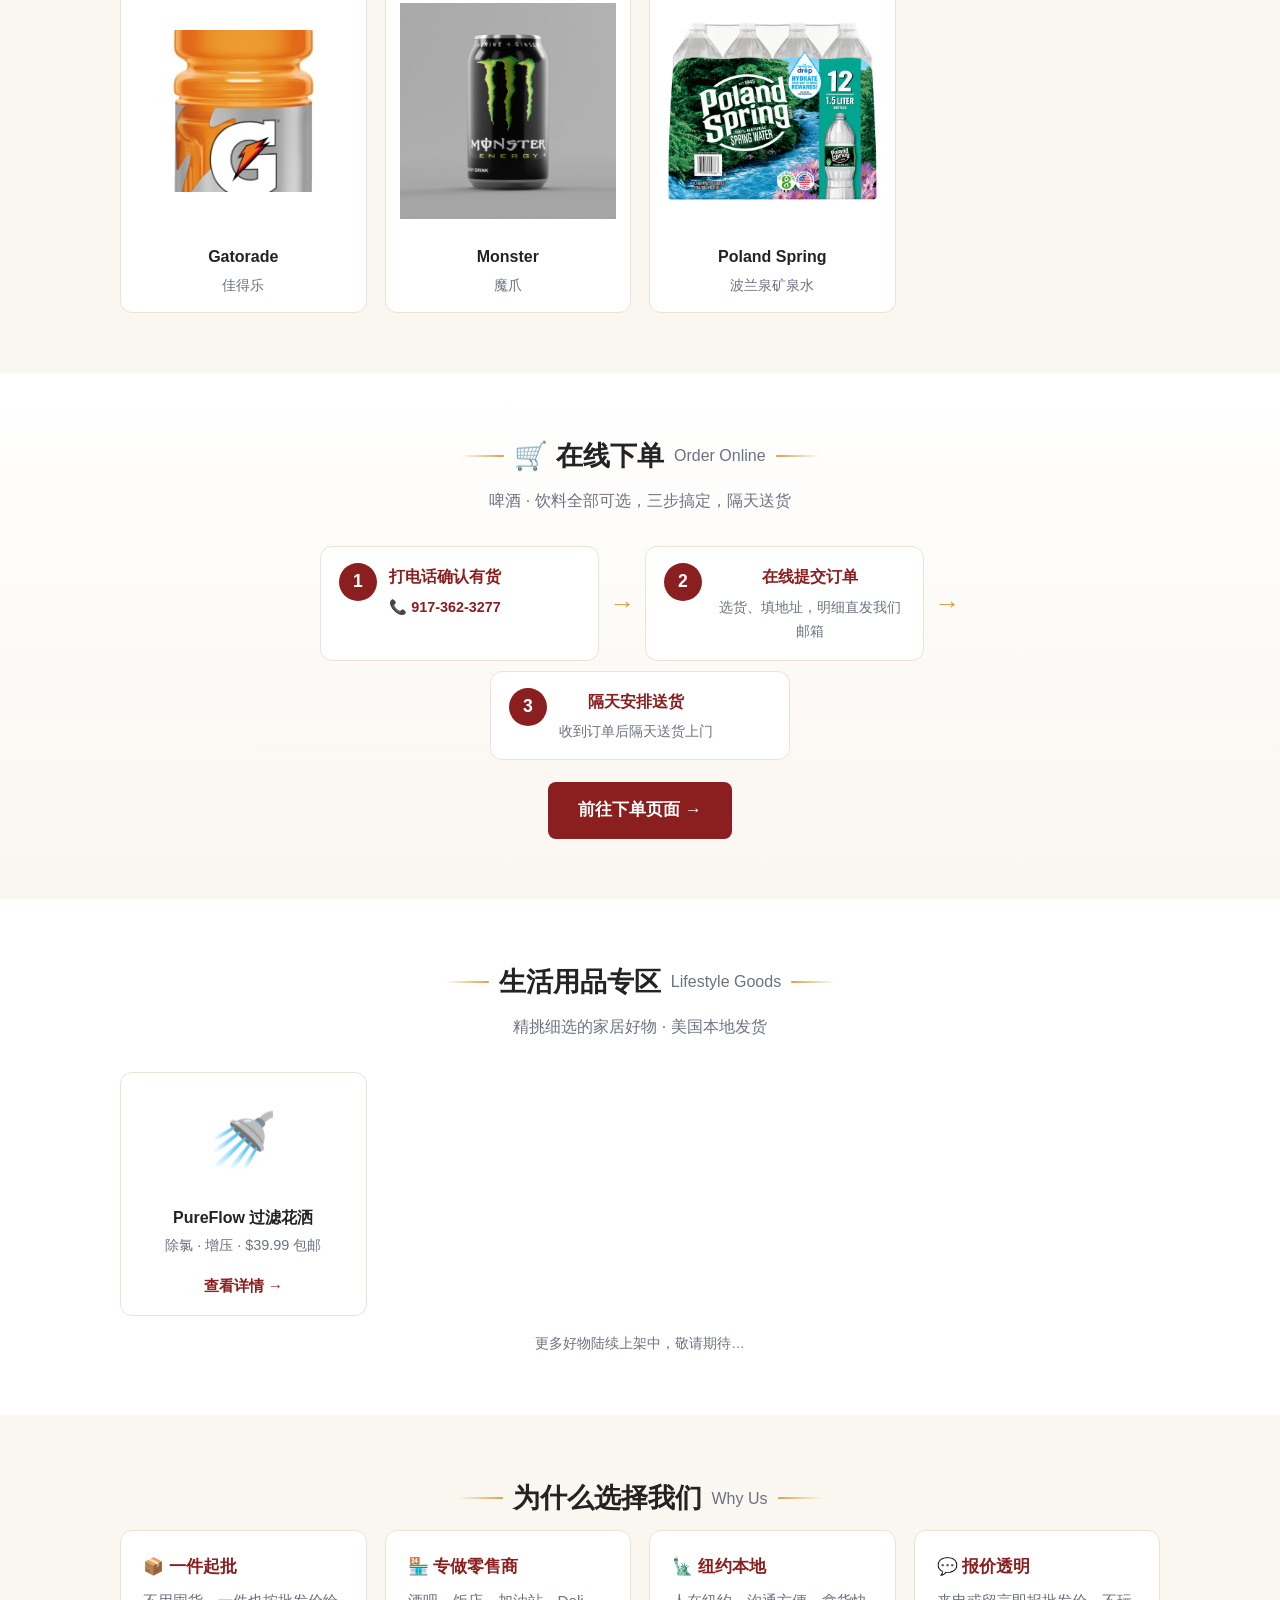
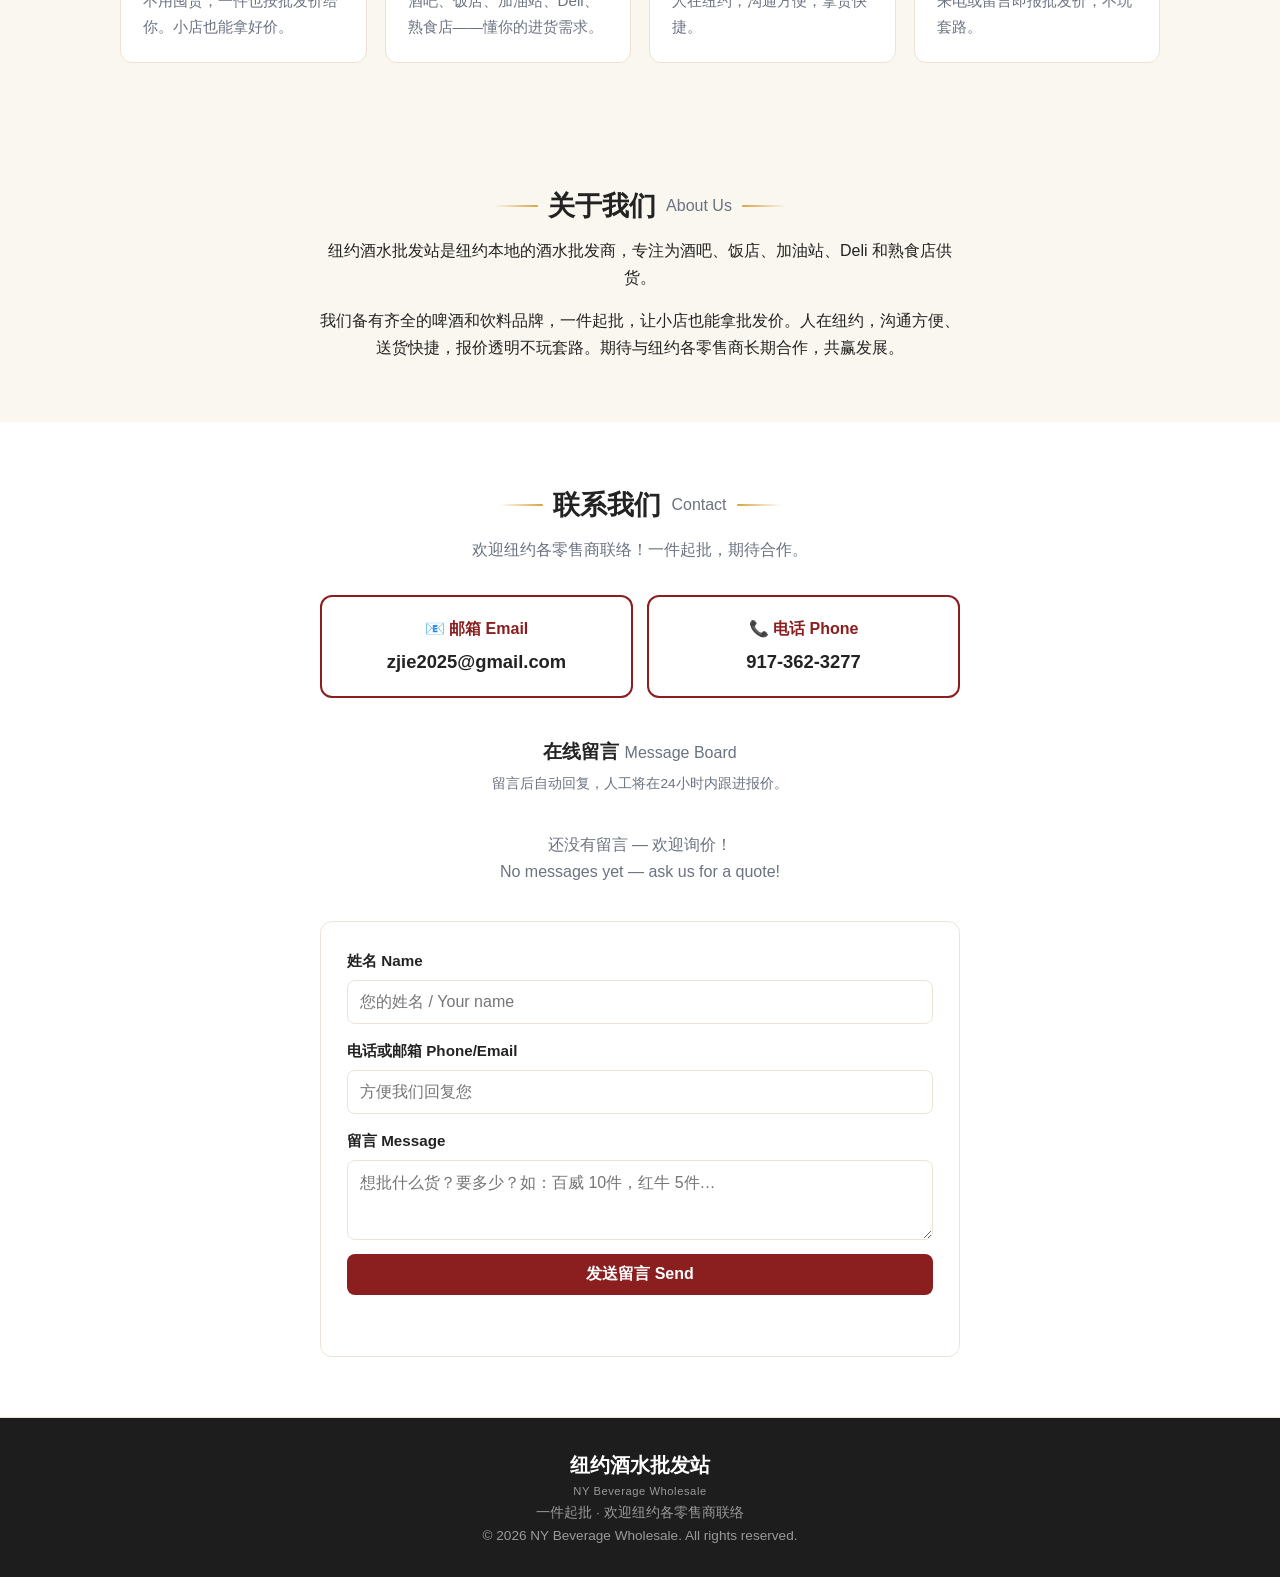
==== commit 39d1eb84: "产品目录：新增172款全品类目录，下单页支持全部产品订购" ====
--- a/index.html
+++ b/index.html
@@ -15,6 +15,7 @@
     <nav class="nav">
       <a href="#beer">啤酒 Beer</a>
       <a href="#drinks">饮料 Beverages</a>
+      <a href="#catalog">目录 Catalog</a>
       <a href="#delivery">配送 Delivery</a>
       <a href="order.html">下单 Order</a>
       <a href="#lifestyle">生活用品 Life</a>
@@ -47,6 +48,214 @@
   </div>
 </section>
 
+<section id="catalog" class="section alt">
+  <div class="wrap">
+    <h2>产品目录 <span class="h-en">Full Catalog</span></h2>
+    <p class="section-sub">以下品牌均可询价批发 · 更多品牌欢迎来电 <a href="tel:+19173623277" style="color:var(--brand);font-weight:700">917-362-3277</a></p>
+    <div class="catalog">
+      <details class="cat-details"><summary>🍺 啤酒 <span class="h-en">Beers（50）</span></summary>
+        <ul class="cat-list">
+          <li>Yuengling</li>
+          <li>Presidente</li>
+          <li>Bud Light</li>
+          <li>Budweiser</li>
+          <li>Warsteiner 5L Keg</li>
+          <li>Heineken 5L Keg</li>
+          <li>Guinness Extra Stout</li>
+          <li>Heineken</li>
+          <li>Natural Light</li>
+          <li>Busch Light</li>
+          <li>Foster's Lager</li>
+          <li>Landshark Lager</li>
+          <li>Rolling Rock</li>
+          <li>Narragansett</li>
+          <li>Redd's Hard Apple</li>
+          <li>Leinenkugel's Summer Shandy</li>
+          <li>Corona Extra</li>
+          <li>Modelo Especial</li>
+          <li>Victoria</li>
+          <li>Pacifico</li>
+          <li>Michelob Ultra</li>
+          <li>Stella Artois</li>
+          <li>Miller Lite</li>
+          <li>Asahi</li>
+          <li>Kirin Ichiban</li>
+          <li>Peroni</li>
+          <li>Coors Light</li>
+          <li>Sapporo</li>
+          <li>Dragon Stout</li>
+          <li>Grolsch</li>
+          <li>Samuel Adams Boston Lager</li>
+          <li>Amstel Light</li>
+          <li>Red Stripe</li>
+          <li>Brooklyn Lager</li>
+          <li>Blue Moon</li>
+          <li>Aguila</li>
+          <li>Estrella Galicia</li>
+          <li>Tecate</li>
+          <li>Dos Equis</li>
+          <li>Medalla Light</li>
+          <li>Leffe Blond</li>
+          <li>Franziskaner</li>
+          <li>Spaten</li>
+          <li>Beck's</li>
+          <li>Shock Top</li>
+          <li>Hoegaarden</li>
+          <li>Voodoo Ranger Imperial IPA</li>
+          <li>Fat Tire Ale</li>
+          <li>Twisted Tea Original</li>
+          <li>Colt 45</li>
+        </ul>
+      </details>
+      <details class="cat-details"><summary>🍻 精酿/进口啤酒 <span class="h-en">Specialty Beers（37）</span></summary>
+        <ul class="cat-list">
+          <li>Duvel</li>
+          <li>Chimay</li>
+          <li>Ephemere</li>
+          <li>La Chouffe</li>
+          <li>Okocim</li>
+          <li>Konig Pilsner</li>
+          <li>Carlsberg</li>
+          <li>Paulaner</li>
+          <li>Bitburger</li>
+          <li>Kronenbourg 1664</li>
+          <li>Brewdog Punk IPA</li>
+          <li>Kingfisher</li>
+          <li>Red Horse</li>
+          <li>San Miguel</li>
+          <li>Trappistes Rochefort</li>
+          <li>Goose Island Bourbon County</li>
+          <li>Lindemans</li>
+          <li>Krombacher Pils</li>
+          <li>Kostritzer</li>
+          <li>Spaten</li>
+          <li>Crabbies Ginger Beer</li>
+          <li>Bronx Brewery</li>
+          <li>Kasztelan</li>
+          <li>Hofbrau</li>
+          <li>Mahou</li>
+          <li>Ebbs Ipa</li>
+          <li>Taj Mahal</li>
+          <li>3 Floyds Zombie Dust</li>
+          <li>Five Boroughs Pilsner</li>
+          <li>Goldstar</li>
+          <li>Victory Golden Monkey</li>
+          <li>Sixpoint Resin IPA</li>
+          <li>Harpoon IPA</li>
+          <li>Montauk Wave Chaser IPA</li>
+          <li>Two Robbers</li>
+          <li>Lagunitas IPA</li>
+          <li>Flying Dog Double Dog</li>
+        </ul>
+      </details>
+      <details class="cat-details"><summary>🥂 硬苏打/苹果酒 <span class="h-en">Hard Seltzers & Ciders（24）</span></summary>
+        <ul class="cat-list">
+          <li>Smirnoff Products</li>
+          <li>Jack Daniel's Cocktails</li>
+          <li>Mike's Hard Lemonade Products</li>
+          <li>Topo Chico Hard Seltzer</li>
+          <li>Strongbow Gold Apple</li>
+          <li>Angry Orchard Products</li>
+          <li>Four Loko Products</li>
+          <li>Carib Shandy Products</li>
+          <li>Original Sin Cider Products</li>
+          <li>Downeast Products</li>
+          <li>White Claw Products</li>
+          <li>Truly Products</li>
+          <li>Happy Dad Products</li>
+          <li>Simply Spiked Lemonade</li>
+          <li>The Beast Products</li>
+          <li>Seagram's Escapes</li>
+          <li>Austin Eastciders Products</li>
+          <li>Ace Ciders Products</li>
+          <li>Blake's Hard Cider</li>
+          <li>Schofferhofer Products</li>
+          <li>Doc's Draft</li>
+          <li>Jack's Hard Cider</li>
+          <li>Wolffer Dry Rose</li>
+          <li>Great America Products</li>
+        </ul>
+      </details>
+      <details class="cat-details"><summary>🍺 无醇啤酒 <span class="h-en">Non-Alcoholic Beers（11）</span></summary>
+        <ul class="cat-list">
+          <li>Coors Edge Non-Alcoholic</li>
+          <li>Clausthaler Non-Alcoholic</li>
+          <li>Beck's Non-Alcoholic</li>
+          <li>Erdinger Non-Alcoholic</li>
+          <li>Reed's Non Alcoholic Ginger Beer</li>
+          <li>Athletic Brewing Non-Alcoholic IPA</li>
+          <li>Brooklyn Brewery Non-Alcoholic</li>
+          <li>Corona Non-Alcoholic</li>
+          <li>Heineken Non-Alcoholic</li>
+          <li>Lagunitas IPNA Non-Alcoholic</li>
+          <li>O'Doul's Non-Alcoholic</li>
+        </ul>
+      </details>
+      <details class="cat-details"><summary>🍷 葡萄酒 <span class="h-en">Wines（9）</span></summary>
+        <ul class="cat-list">
+          <li>Lolaio Sangria Products</li>
+          <li>Simply Fruit Products</li>
+          <li>Delirium Products</li>
+          <li>Myx Products</li>
+          <li>Chateau Diana Products</li>
+          <li>Verdi Products</li>
+          <li>Mauriello Products</li>
+          <li>Perisecco Products</li>
+          <li>Peptio Sangria</li>
+        </ul>
+      </details>
+      <details class="cat-details"><summary>🥤 汽水/水/茶/功能饮料 <span class="h-en">Sodas, Water & More（39）</span></summary>
+        <ul class="cat-list">
+          <li>Polar Seltzer Products</li>
+          <li>Canada Dry Products</li>
+          <li>Goya Products</li>
+          <li>Schweppes Products</li>
+          <li>Coca Cola Products</li>
+          <li>Arizona Products</li>
+          <li>Pepsi Products</li>
+          <li>7 Up Products</li>
+          <li>Sprite Products</li>
+          <li>Yoo-Hoo Products</li>
+          <li>Red Bull Products</li>
+          <li>Celcius Products</li>
+          <li>Core Water Products</li>
+          <li>Fiji Water Products</li>
+          <li>Voss Water Products</li>
+          <li>Essentia Products</li>
+          <li>Poland Spring Products</li>
+          <li>Smart Water Products</li>
+          <li>Vitamin Water Products</li>
+          <li>Niagara Water Products</li>
+          <li>Gatorade Products</li>
+          <li>Body Armor Products</li>
+          <li>Arizona Tea Products</li>
+          <li>Snapple Products</li>
+          <li>Lipton Tea Products</li>
+          <li>Pure Leaf Tea Products</li>
+          <li>San Pellegrino Products</li>
+          <li>Saratoga Sparkling Water</li>
+          <li>Ramune Products</li>
+          <li>Mexican Coke Products</li>
+          <li>Liquid Death Products</li>
+          <li>Topo Chico Mineral Water</li>
+          <li>Nesquik Products</li>
+          <li>Red Rock Products</li>
+          <li>Mott's Products</li>
+          <li>Monster Products</li>
+          <li>Powerade Products</li>
+          <li>Hawaiian Punch</li>
+          <li>Dole Products</li>
+        </ul>
+      </details>
+      <details class="cat-details"><summary>🧊 冰 <span class="h-en">Ice（2）</span></summary>
+        <ul class="cat-list">
+          <li>Small 7 pound bag of ice</li>
+          <li>Large 42 pound sleeve of ice</li>
+        </ul>
+      </details>
+    </div>
+  </div>
+</section>
 <section id="delivery" class="section">
   <div class="wrap">
     <h2>配送服务 <span class="h-en">Delivery</span></h2>
--- a/styles.css
+++ b/styles.css
@@ -157,3 +157,16 @@
 .order-total{background:#1d1d1d;color:#fff;border-radius:10px;padding:14px 18px;font-size:1.1rem;
   display:flex;justify-content:space-between;align-items:center}
 .order-total strong{color:var(--accent);font-size:1.3rem}
+
+/* ---- 产品目录 ---- */
+.catalog{display:grid;gap:12px}
+.catalog .cat-details{background:#fff;border:1px solid var(--line);border-radius:var(--radius);overflow:hidden}
+.catalog summary{cursor:pointer;padding:16px 20px;font-weight:700;font-size:1.05rem;list-style:none;display:flex;align-items:center;gap:8px}
+.catalog summary::-webkit-details-marker{display:none}
+.catalog summary::after{content:"+";margin-left:auto;color:var(--brand);font-size:1.4rem;font-weight:800}
+.catalog details[open] summary::after{content:"\2212"}
+.cat-list{columns:3;column-gap:28px;padding:6px 22px 20px;margin:0;list-style:none}
+@media(max-width:860px){.cat-list{columns:2}}
+@media(max-width:520px){.cat-list{columns:1}}
+.cat-list li{break-inside:avoid;padding:5px 0;border-bottom:1px dashed #f0e8d8;font-size:.95rem}
+.mini-emoji{width:64px;height:64px;flex:none;display:flex;align-items:center;justify-content:center;font-size:2rem;background:#fbf9f5;border-radius:8px}
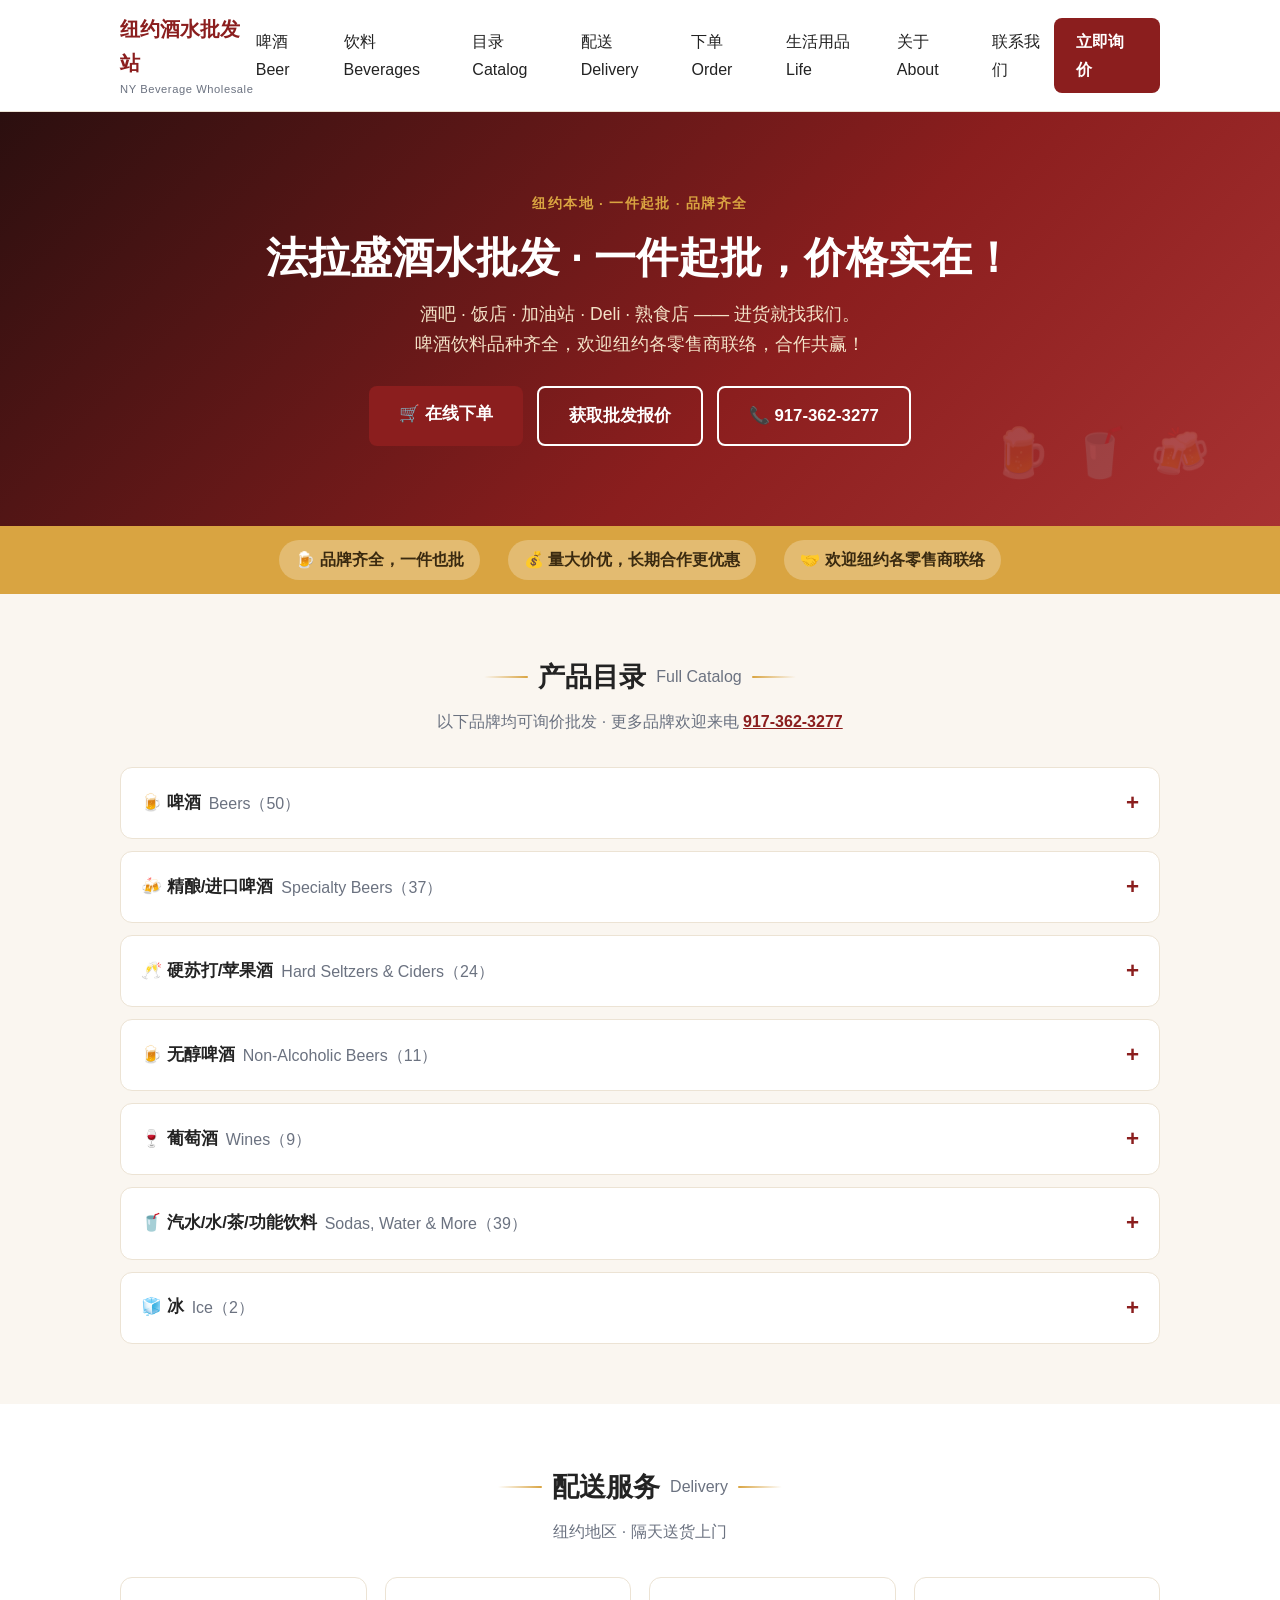
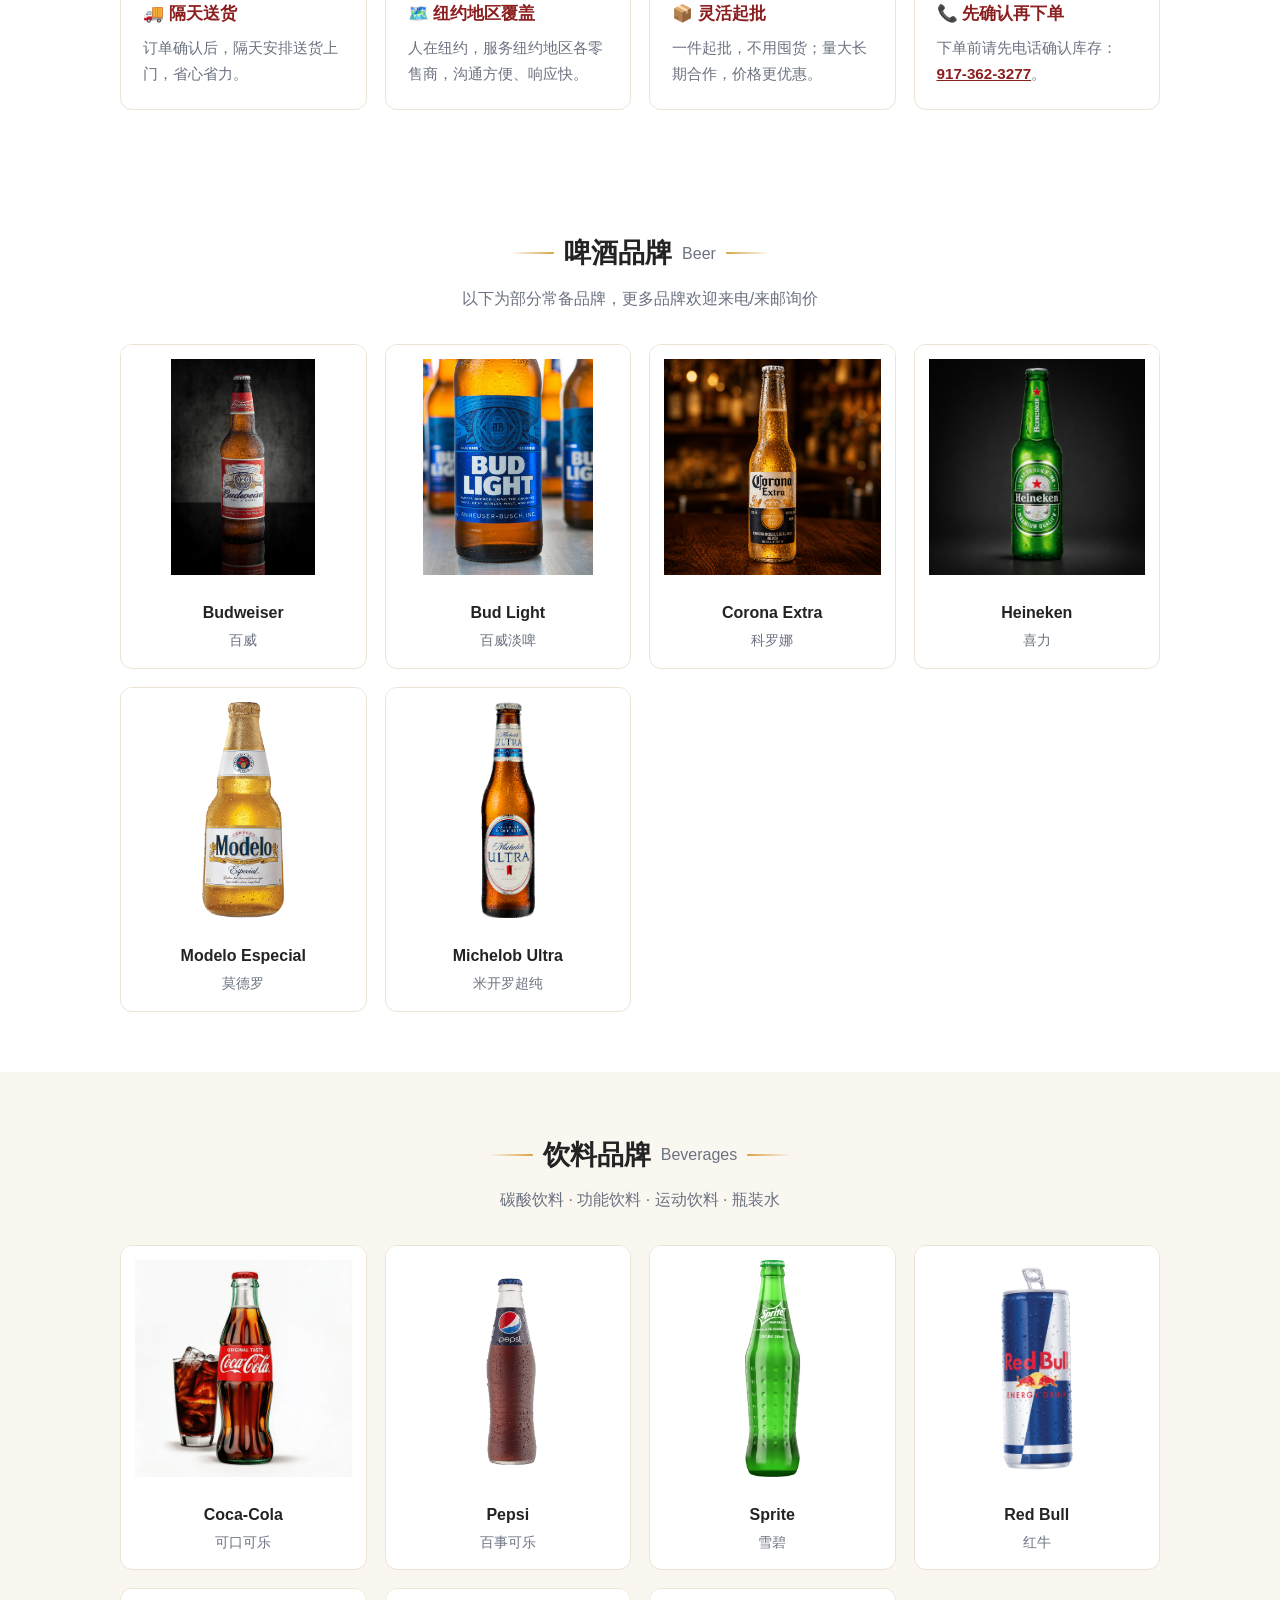
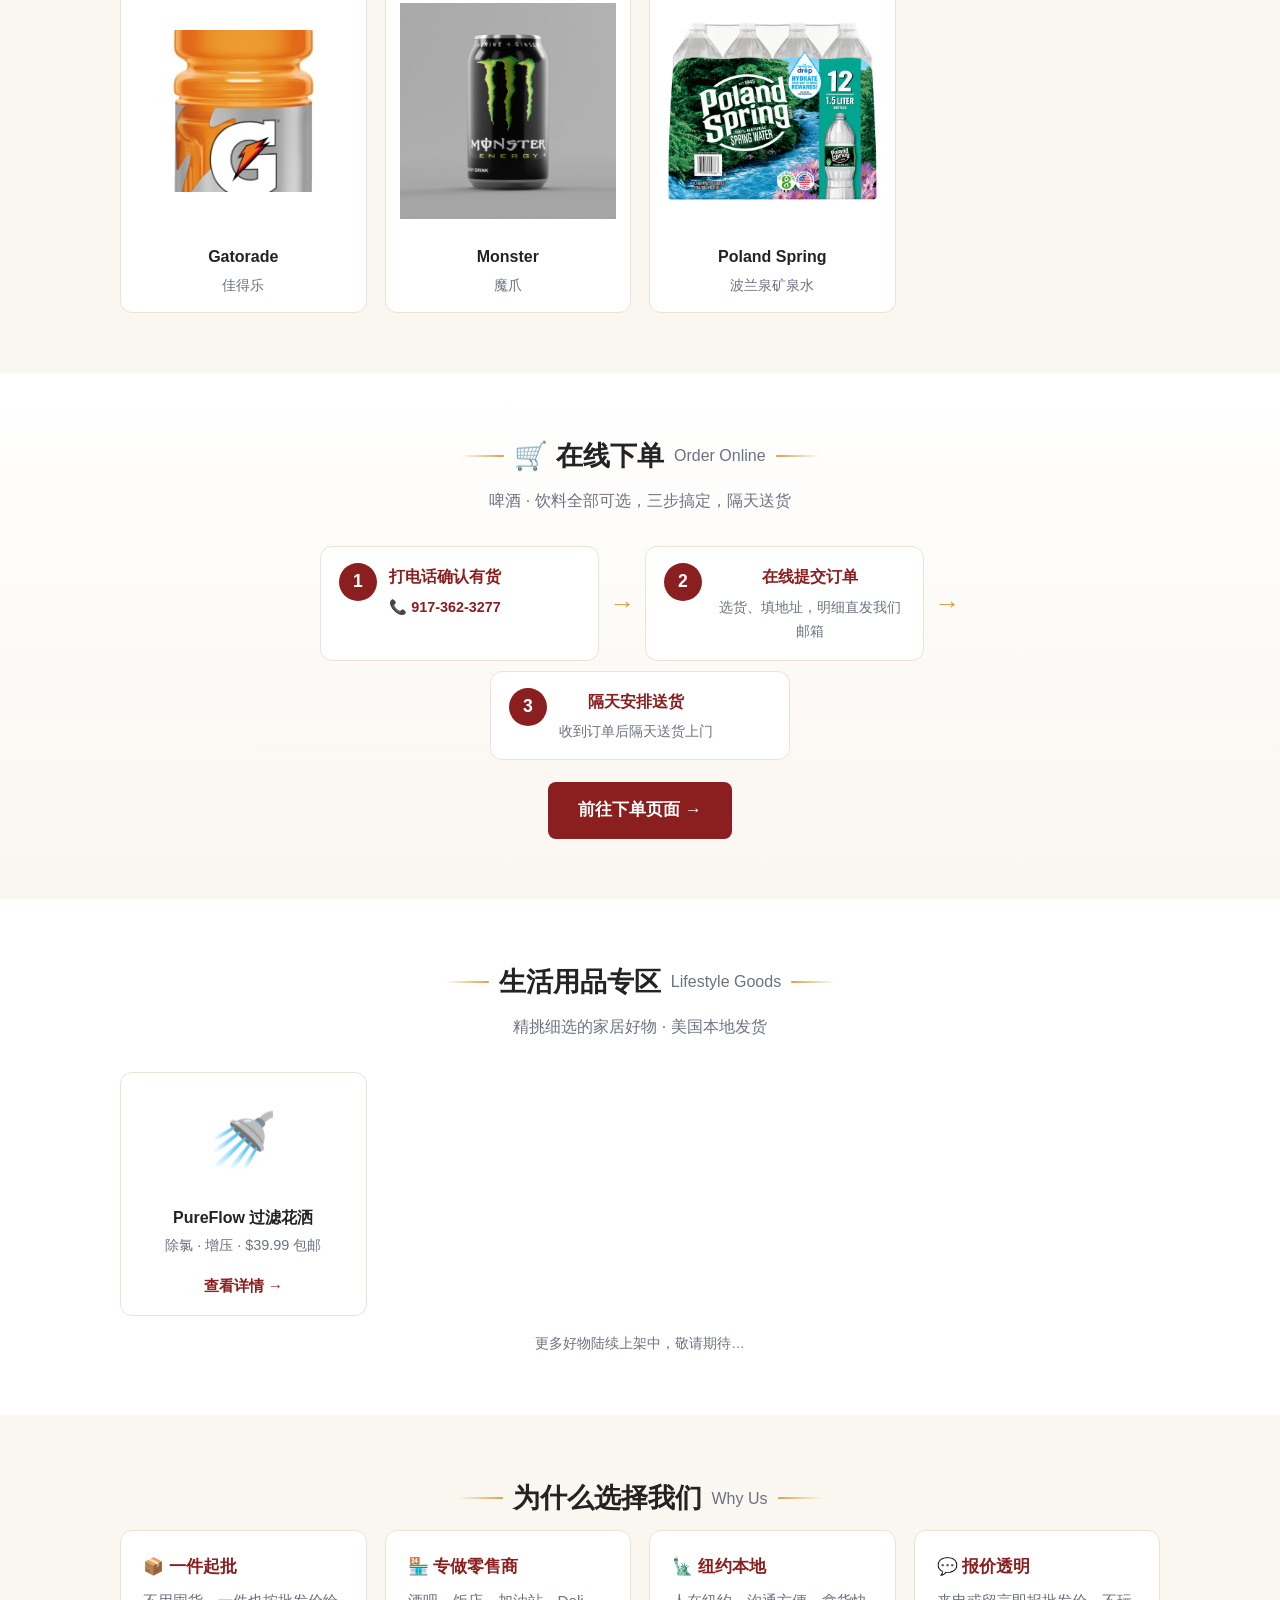
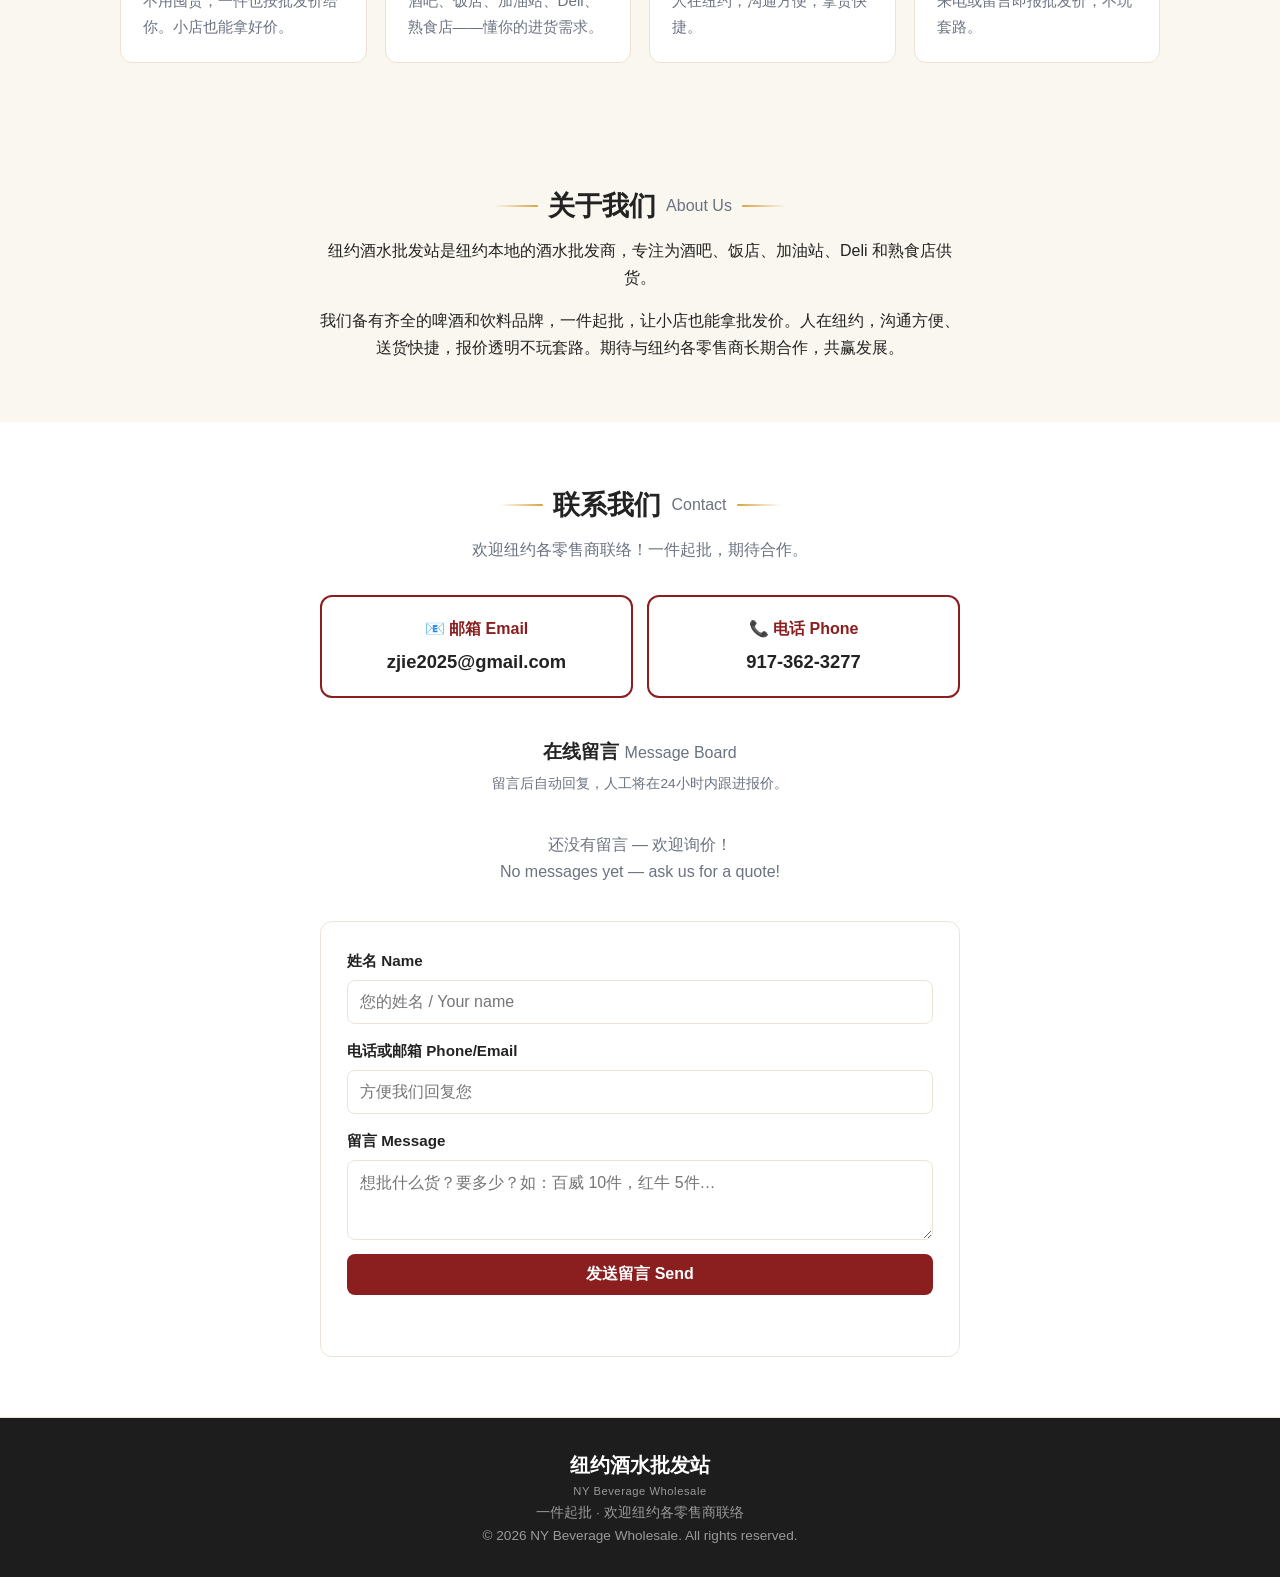
==== commit c6fd50c5: "SEO优化：标题关键词、商家结构化数据、分享预览标签" ====
--- a/index.html
+++ b/index.html
@@ -3,8 +3,17 @@
 <head>
 <meta charset="UTF-8">
 <meta name="viewport" content="width=device-width, initial-scale=1.0">
-<title>纽约酒水批发站 | NY Beverage Wholesale — 一件起批</title>
-<meta name="description" content="纽约酒水批发站：啤酒、饮料一件起批。服务酒吧、饭店、加油站、Deli、熟食店。欢迎纽约各零售商联络。">
+<title>法拉盛啤酒饮料批发 | Beer & Beverage Wholesale Flushing NY · 一件起批</title>
+<meta name="description" content="法拉盛酒水批发：啤酒、饮料一件起批，172个品牌（Budweiser、Corona、Heineken、Modelo等）。服务纽约酒吧、饭店、Deli、熟食店、加油站。在线下单，电话 917-362-3277。">
+<meta name="keywords" content="法拉盛啤酒批发,纽约酒水批发,beer wholesale flushing,beverage distributor queens ny,啤酒一件起批">
+<link rel="canonical" href="https://zjie2025.github.io/beverage-wholesale/">
+<meta property="og:type" content="website">
+<meta property="og:title" content="法拉盛啤酒饮料批发 · 一件起批 | Beer Wholesale Flushing NY">
+<meta property="og:description" content="172个品牌啤酒饮料批发，一件起批。在线下单，电话 917-362-3277。">
+<meta property="og:url" content="https://zjie2025.github.io/beverage-wholesale/">
+<script type="application/ld+json">
+{"@context":"https://schema.org","@type":"WholesaleStore","name":"纽约酒水批发站 NY Beverage Wholesale","url":"https://zjie2025.github.io/beverage-wholesale/","telephone":"+1-917-362-3277","priceRange":"$","areaServed":["Flushing, NY","Queens, NY","New York, NY"],"description":"法拉盛啤酒饮料批发，一件起批。172个品牌，服务酒吧、饭店、Deli、熟食店。","openingHours":"Mo-Fr 09:00-18:00"}
+</script>
 <link rel="stylesheet" href="styles.css">
 </head>
 <body>
@@ -29,7 +38,7 @@
 <section class="hero">
   <div class="wrap hero-inner">
     <p class="eyebrow">纽约本地 · 一件起批 · 品牌齐全</p>
-    <h1>一件起批，价格实在！</h1>
+    <h1>法拉盛酒水批发 · 一件起批，价格实在！</h1>
     <p class="lede">酒吧 · 饭店 · 加油站 · Deli · 熟食店 —— 进货就找我们。<br>
     啤酒饮料品种齐全，欢迎纽约各零售商联络，合作共赢！</p>
     <div class="hero-cta">
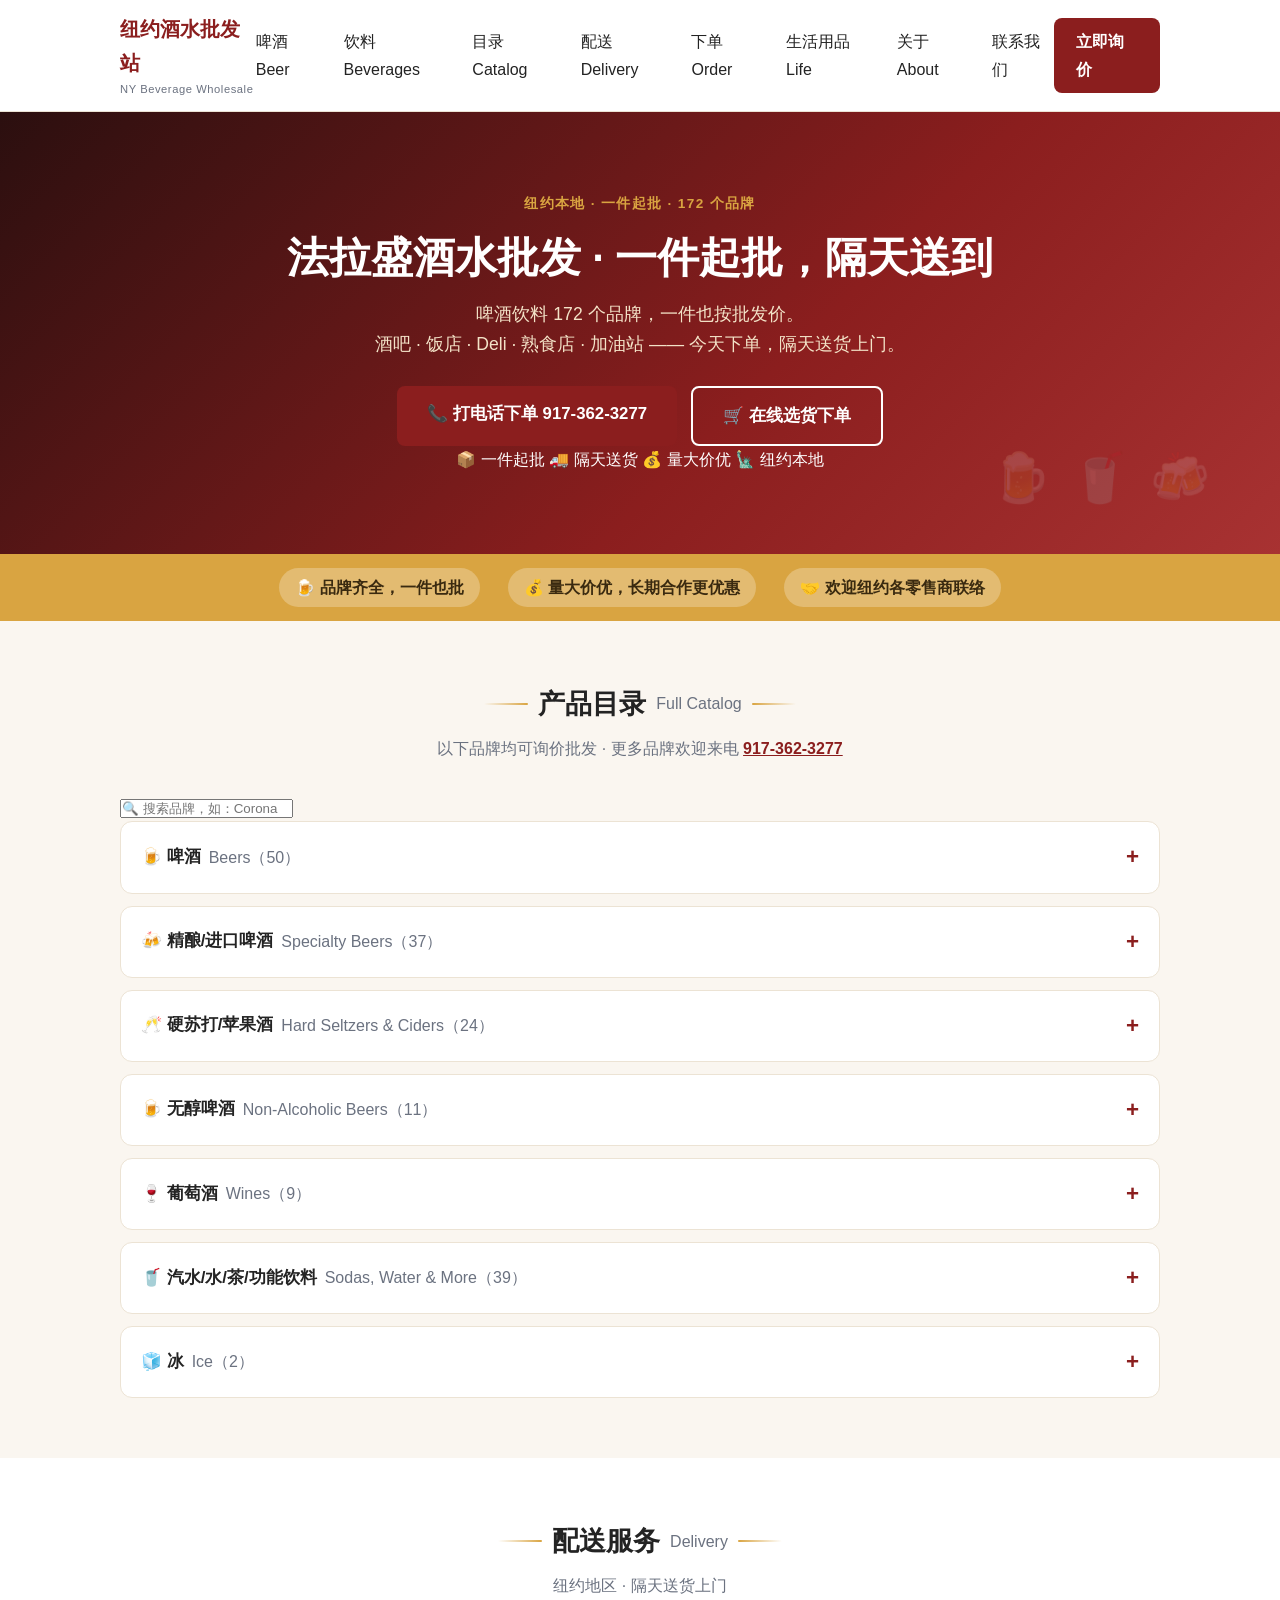
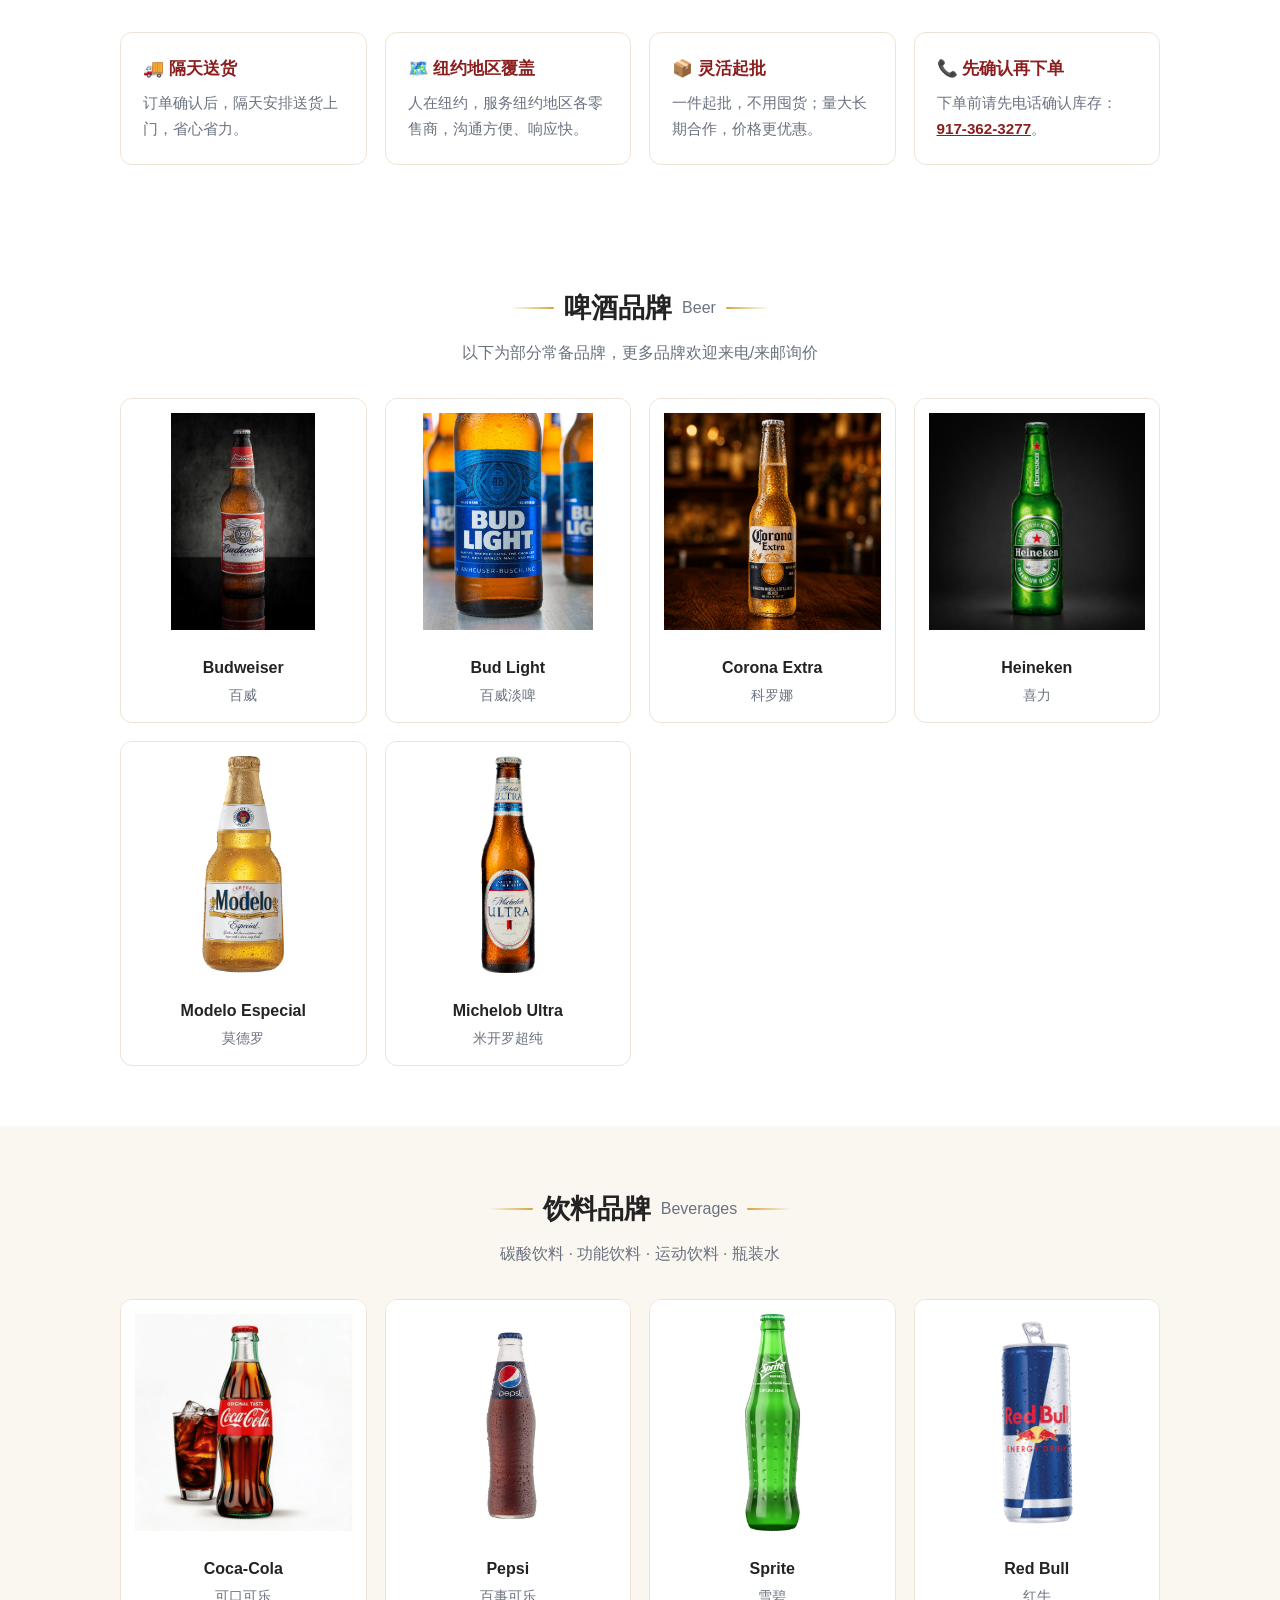
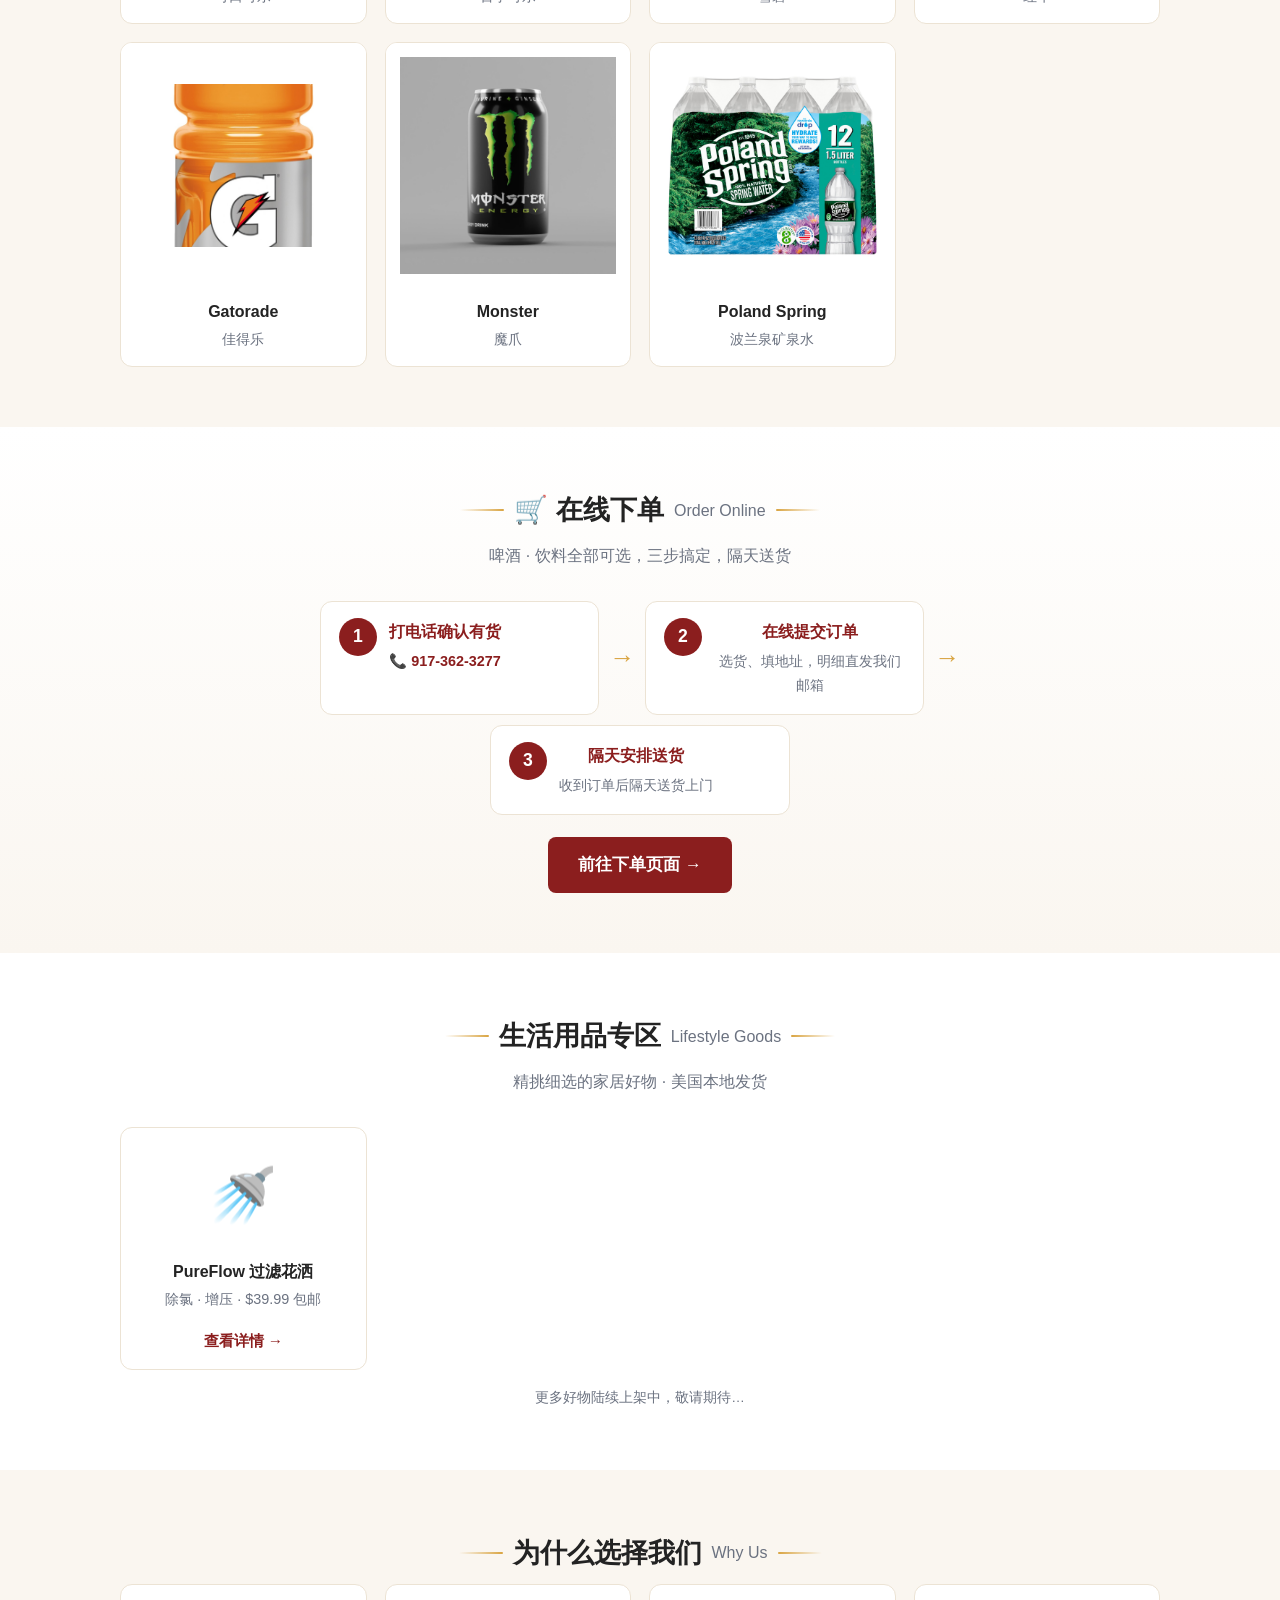
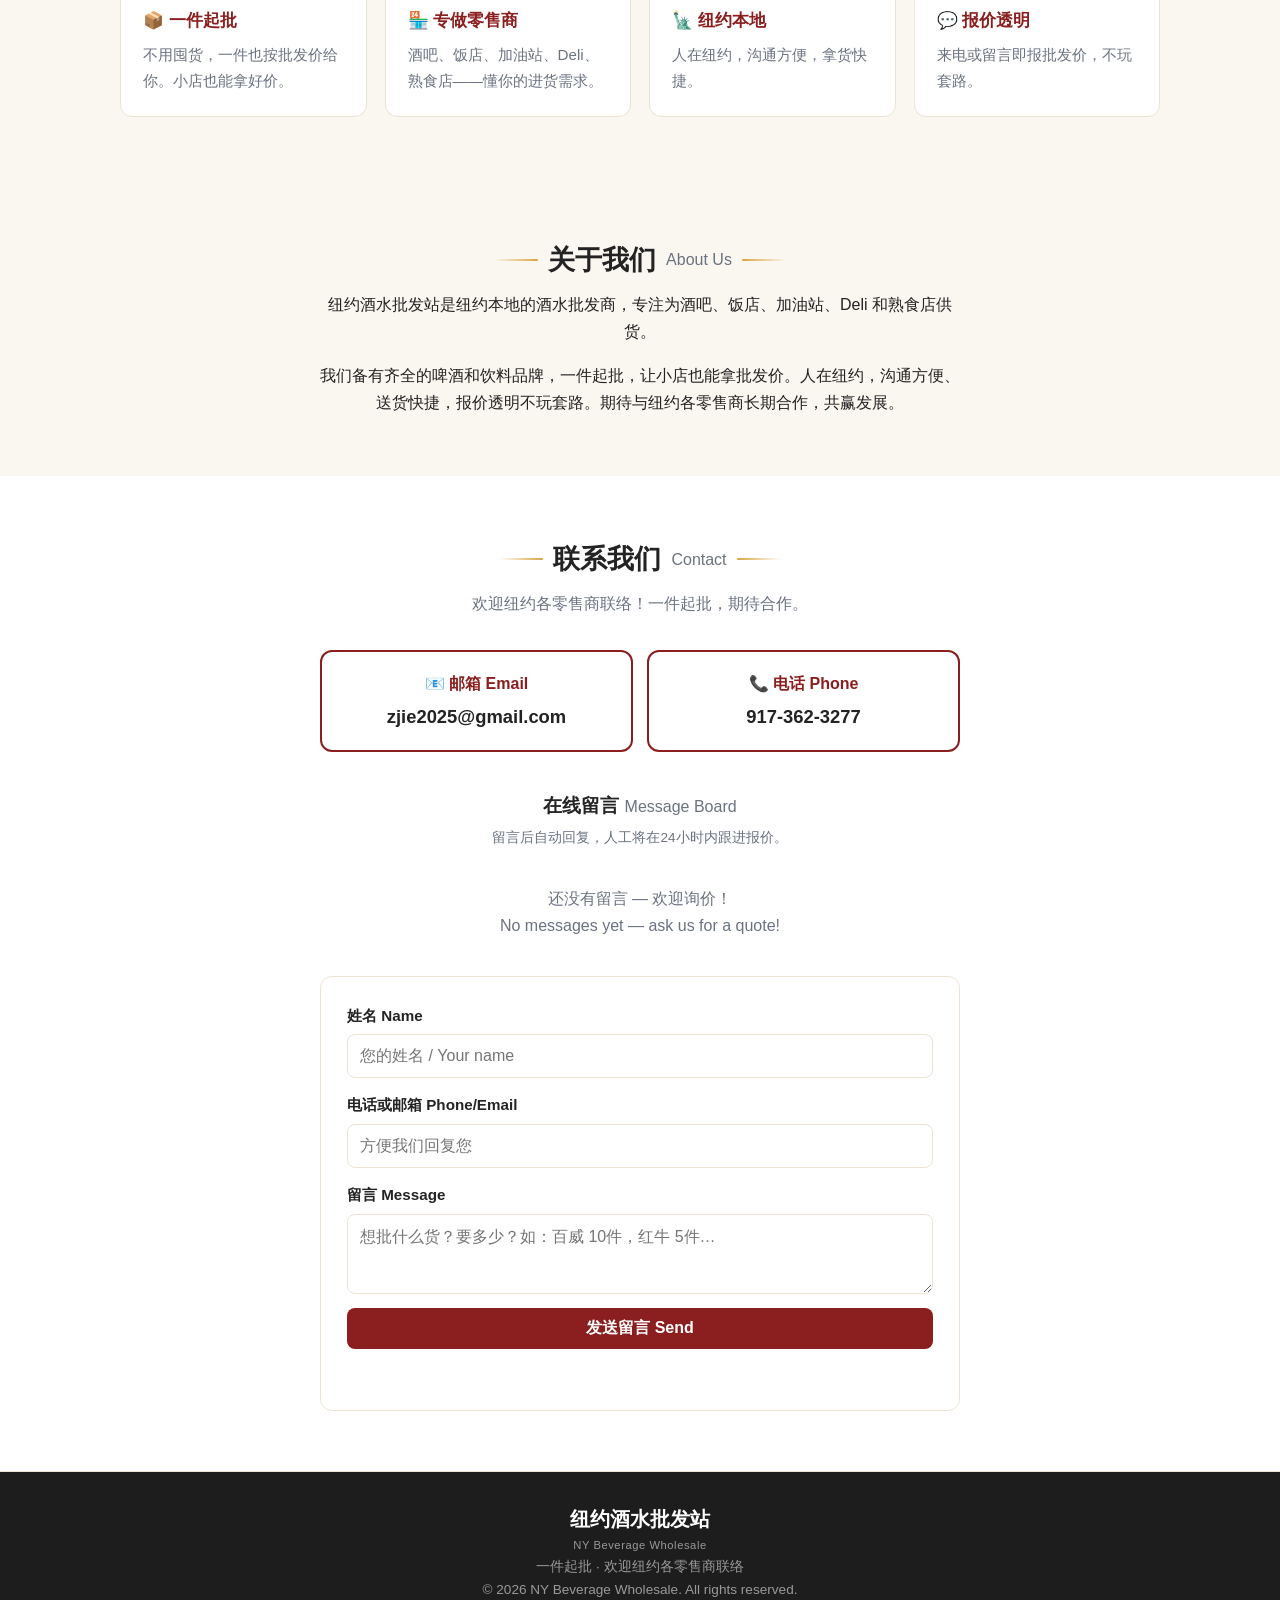
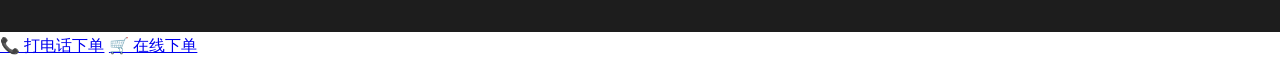
==== commit 44c69463: "Sync soda catalog with kissenabeverage.com + 朴素淡雅 redesign (teal palette, hero CTA, catalog search, " ====
--- a/index.html
+++ b/index.html
@@ -12,7 +12,7 @@
 <meta property="og:description" content="172个品牌啤酒饮料批发，一件起批。在线下单，电话 917-362-3277。">
 <meta property="og:url" content="https://zjie2025.github.io/beverage-wholesale/">
 <script type="application/ld+json">
-{"@context":"https://schema.org","@type":"WholesaleStore","name":"纽约酒水批发站 NY Beverage Wholesale","url":"https://zjie2025.github.io/beverage-wholesale/","telephone":"+1-917-362-3277","priceRange":"$","areaServed":["Flushing, NY","Queens, NY","New York, NY"],"description":"法拉盛啤酒饮料批发，一件起批。172个品牌，服务酒吧、饭店、Deli、熟食店。","openingHours":"Mo-Fr 09:00-18:00"}
+{"@context":"https://schema.org","@type":"WholesaleStore","name":"纽约酒水批发站 NY Beverage Wholesale","url":"https://zjie2025.github.io/beverage-wholesale/","telephone":"+1-917-362-3277","priceRange":"$","areaServed":["Flushing, NY","Queens, NY","New York, NY"],"description":"法拉盛啤酒饮料批发，一件起批。172个品牌，服务酒吧、饭店、Deli、熟食店。","openingHours":"Mo-Su 09:00-21:00"}
 </script>
 <link rel="stylesheet" href="styles.css">
 </head>
@@ -37,14 +37,19 @@
 
 <section class="hero">
   <div class="wrap hero-inner">
-    <p class="eyebrow">纽约本地 · 一件起批 · 品牌齐全</p>
-    <h1>法拉盛酒水批发 · 一件起批，价格实在！</h1>
-    <p class="lede">酒吧 · 饭店 · 加油站 · Deli · 熟食店 —— 进货就找我们。<br>
-    啤酒饮料品种齐全，欢迎纽约各零售商联络，合作共赢！</p>
+    <p class="eyebrow">纽约本地 · 一件起批 · 172 个品牌</p>
+    <h1>法拉盛酒水批发 · 一件起批，隔天送到</h1>
+    <p class="lede">啤酒饮料 172 个品牌，一件也按批发价。<br>
+    酒吧 · 饭店 · Deli · 熟食店 · 加油站 —— 今天下单，隔天送货上门。</p>
     <div class="hero-cta">
-      <a class="btn btn-primary btn-lg" href="order.html">🛒 在线下单</a>
-      <a class="btn btn-ghost btn-lg" href="#contact">获取批发报价</a>
-      <a class="btn btn-ghost btn-lg" href="tel:+19173623277">📞 917-362-3277</a>
+      <a class="btn btn-primary btn-lg" href="tel:+19173623277">📞 打电话下单 917-362-3277</a>
+      <a class="btn btn-ghost btn-lg" href="order.html">🛒 在线选货下单</a>
+    </div>
+    <div class="hero-badges">
+      <span>📦 一件起批</span>
+      <span>🚚 隔天送货</span>
+      <span>💰 量大价优</span>
+      <span>🗽 纽约本地</span>
     </div>
   </div>
 </section>
@@ -61,6 +66,9 @@
   <div class="wrap">
     <h2>产品目录 <span class="h-en">Full Catalog</span></h2>
     <p class="section-sub">以下品牌均可询价批发 · 更多品牌欢迎来电 <a href="tel:+19173623277" style="color:var(--brand);font-weight:700">917-362-3277</a></p>
+    <div class="catalog-search">
+      <input id="catalog-q" type="search" placeholder="🔍 搜索品牌，如：Corona / 可乐 / Red Bull…" aria-label="搜索产品目录">
+    </div>
     <div class="catalog">
       <details class="cat-details"><summary>🍺 啤酒 <span class="h-en">Beers（50）</span></summary>
         <ul class="cat-list">
@@ -215,51 +223,51 @@
       </details>
       <details class="cat-details"><summary>🥤 汽水/水/茶/功能饮料 <span class="h-en">Sodas, Water & More（39）</span></summary>
         <ul class="cat-list">
-          <li>Polar Seltzer Products</li>
-          <li>Canada Dry Products</li>
-          <li>Goya Products</li>
-          <li>Schweppes Products</li>
-          <li>Coca Cola Products</li>
-          <li>Arizona Products</li>
-          <li>Pepsi Products</li>
-          <li>7 Up Products</li>
-          <li>Sprite Products</li>
-          <li>Yoo-Hoo Products</li>
-          <li>Red Bull Products</li>
-          <li>Celcius Products</li>
-          <li>Core Water Products</li>
-          <li>Fiji Water Products</li>
-          <li>Voss Water Products</li>
-          <li>Essentia Products</li>
-          <li>Poland Spring Products</li>
-          <li>Smart Water Products</li>
-          <li>Vitamin Water Products</li>
-          <li>Niagara Water Products</li>
-          <li>Gatorade Products</li>
-          <li>Body Armor Products</li>
-          <li>Arizona Tea Products</li>
+          <li>Sprite</li>
+          <li>Fanta</li>
+          <li>Pepsi</li>
+          <li>Diet Pepsi</li>
+          <li>Perrier</li>
+          <li>White Rock Seltzer</li>
+          <li>Coca-Cola</li>
+          <li>Diet Coke</li>
+          <li>Coca-Cola Zero Sugar</li>
+          <li>Coca-Cola Glass Bottles</li>
+          <li>Sunkist</li>
+          <li>Brisk Iced Tea</li>
+          <li>Canada Dry Seltzer Water</li>
+          <li>Canada Dry Ginger Ale</li>
+          <li>Pocasville Drinks</li>
+          <li>Monster Energy</li>
+          <li>Red Bull</li>
+          <li>Alienergy</li>
+          <li>S. Pellegrino</li>
           <li>Snapple Products</li>
-          <li>Lipton Tea Products</li>
-          <li>Pure Leaf Tea Products</li>
-          <li>San Pellegrino Products</li>
-          <li>Saratoga Sparkling Water</li>
-          <li>Ramune Products</li>
-          <li>Mexican Coke Products</li>
-          <li>Liquid Death Products</li>
-          <li>Topo Chico Mineral Water</li>
-          <li>Nesquik Products</li>
-          <li>Red Rock Products</li>
-          <li>Mott's Products</li>
-          <li>Monster Products</li>
-          <li>Powerade Products</li>
-          <li>Hawaiian Punch</li>
-          <li>Dole Products</li>
+          <li>Dr. Pepper</li>
+          <li>OKF Drinks with Aloe</li>
+          <li>Celsius</li>
+          <li>Fiji Water</li>
+          <li>Farmer’s Aloe Vera</li>
+          <li>Poland Spring 0.5 L 40 Pack</li>
+          <li>Arctic Ocean</li>
+          <li>Gatorade</li>
+          <li>Prime Hydration</li>
+          <li>Wong Lo Kat Herbal Tea</li>
+          <li>YeShu Coconut Drink</li>
+          <li>Member’s Mark 0.5 L 40 Pack</li>
+          <li>Poland Spring 1.5 Liter 12 Pack</li>
+          <li>Poland Spring 1 Liter 15 Pack</li>
+          <li>Poland Spring 8 oz 48 Pack</li>
+          <li>Essentia Water</li>
+          <li>Hal’s Seltzer Water</li>
+          <li>Poland Spring 1 Gallon 6 Pack</li>
+          <li>Poland Spring 3 Liter 6 Pack</li>
         </ul>
       </details>
       <details class="cat-details"><summary>🧊 冰 <span class="h-en">Ice（2）</span></summary>
         <ul class="cat-list">
           <li>Small 7 pound bag of ice</li>
-          <li>Large 42 pound sleeve of ice</li>
+          <li>Large 42 pound sleeve of ice (6 bags)</li>
         </ul>
       </details>
     </div>
@@ -394,5 +402,9 @@
 </footer>
 
 <script src="app.js"></script>
+<div class="sticky-call">
+  <a class="call-now" href="tel:+19173623277">📞 打电话下单</a>
+  <a class="call-order" href="order.html">🛒 在线下单</a>
+</div>
 </body>
 </html>
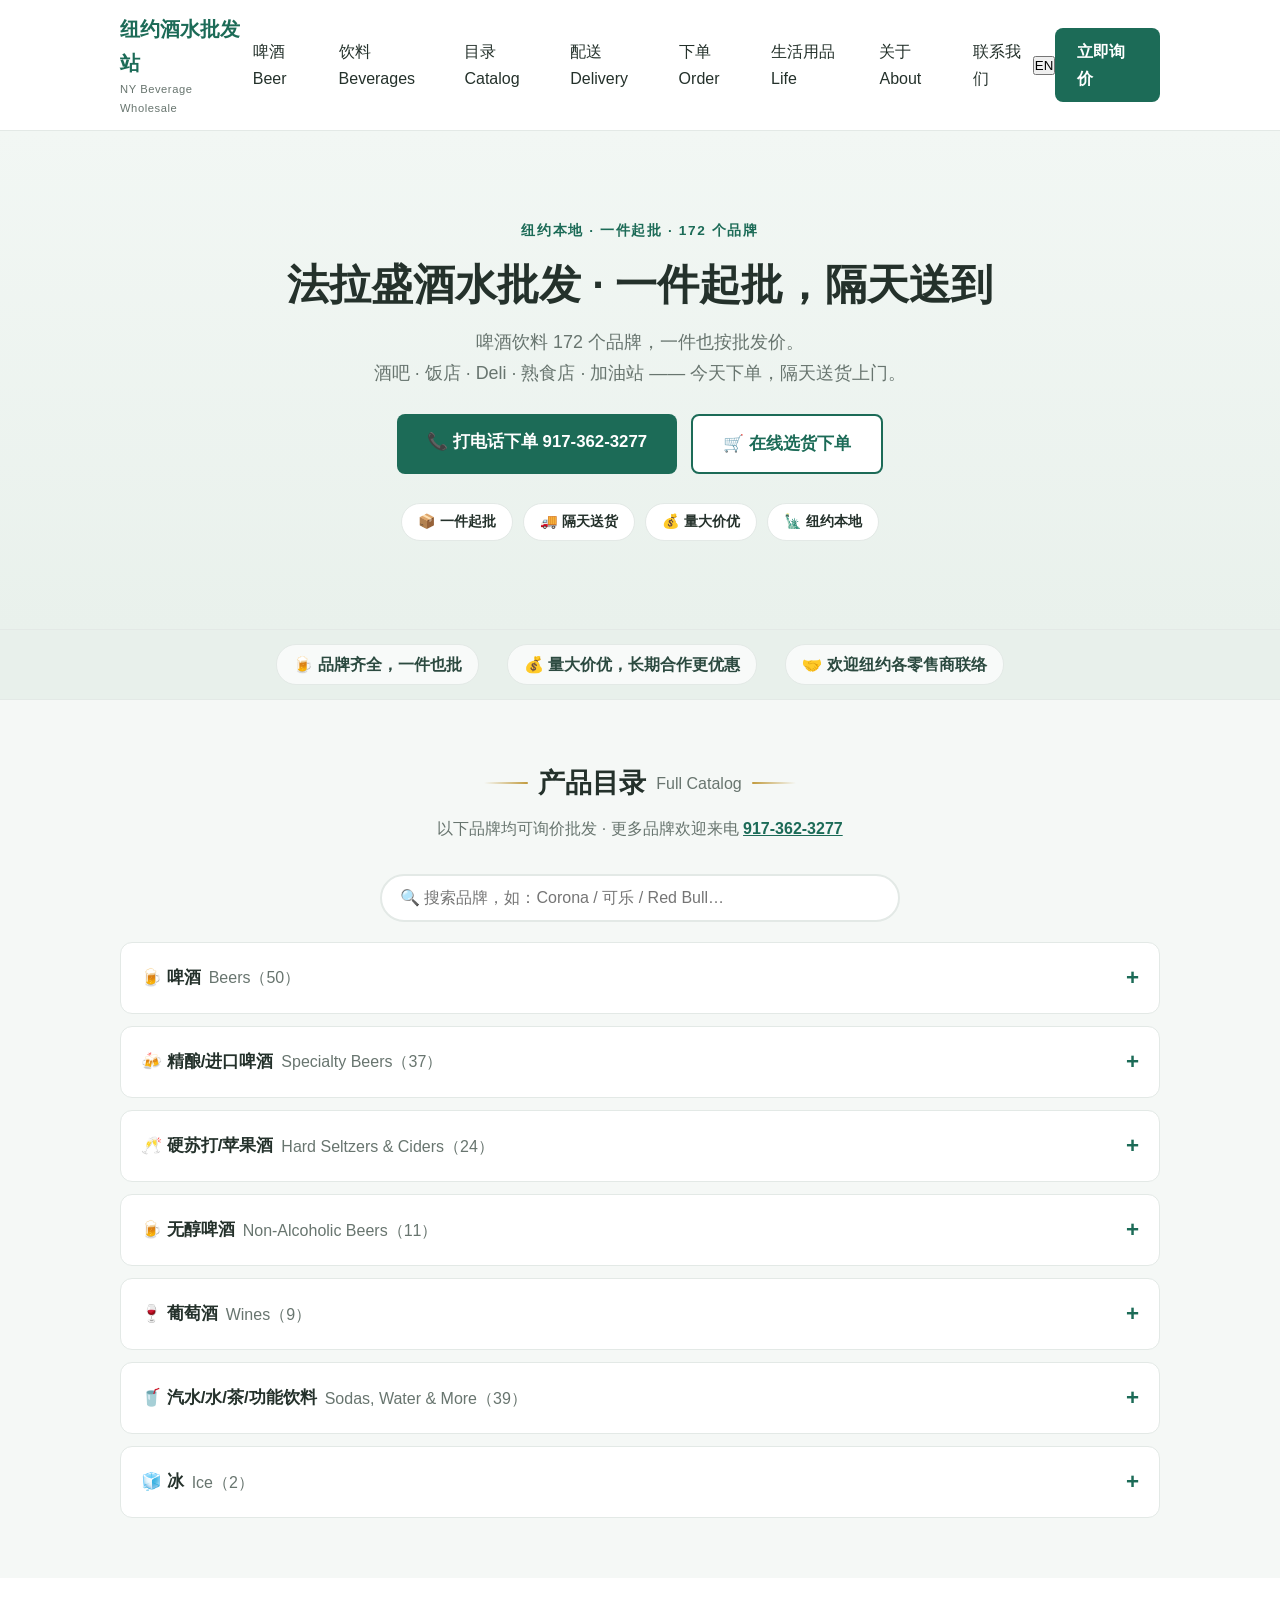
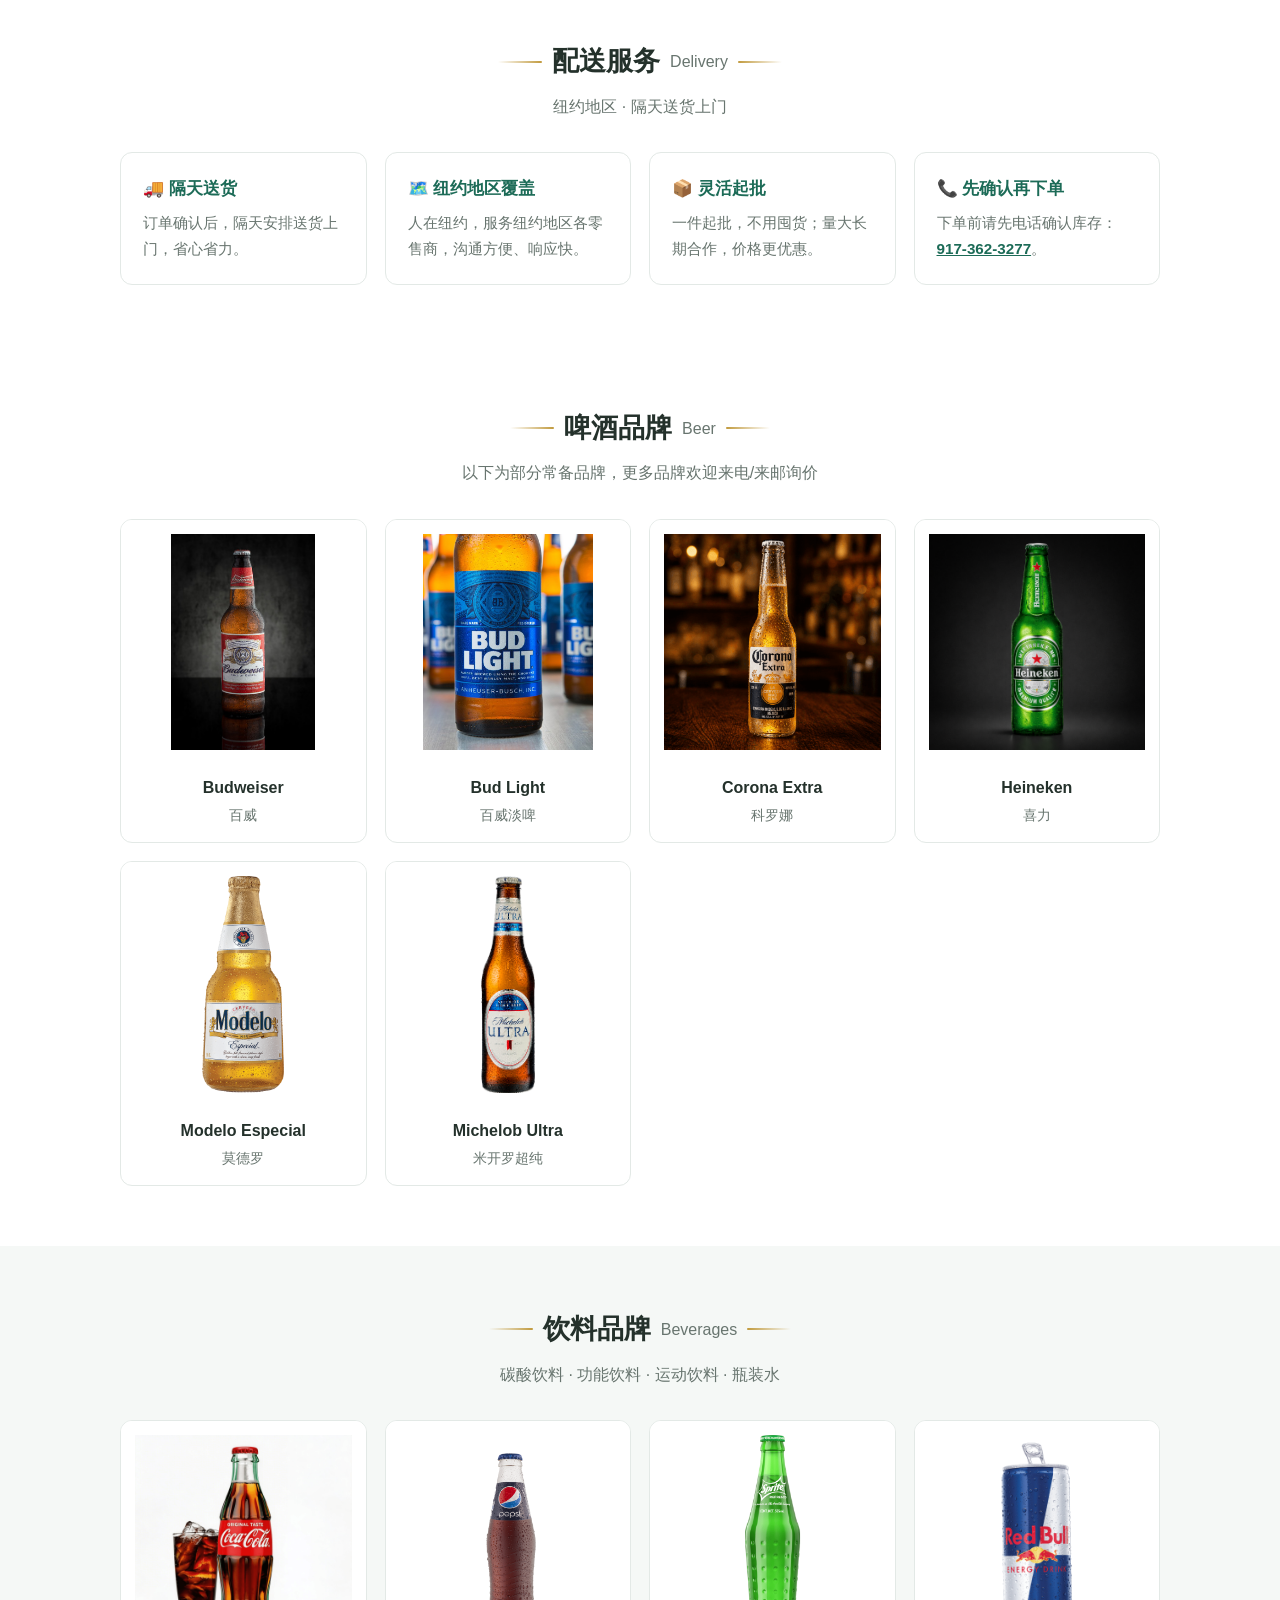
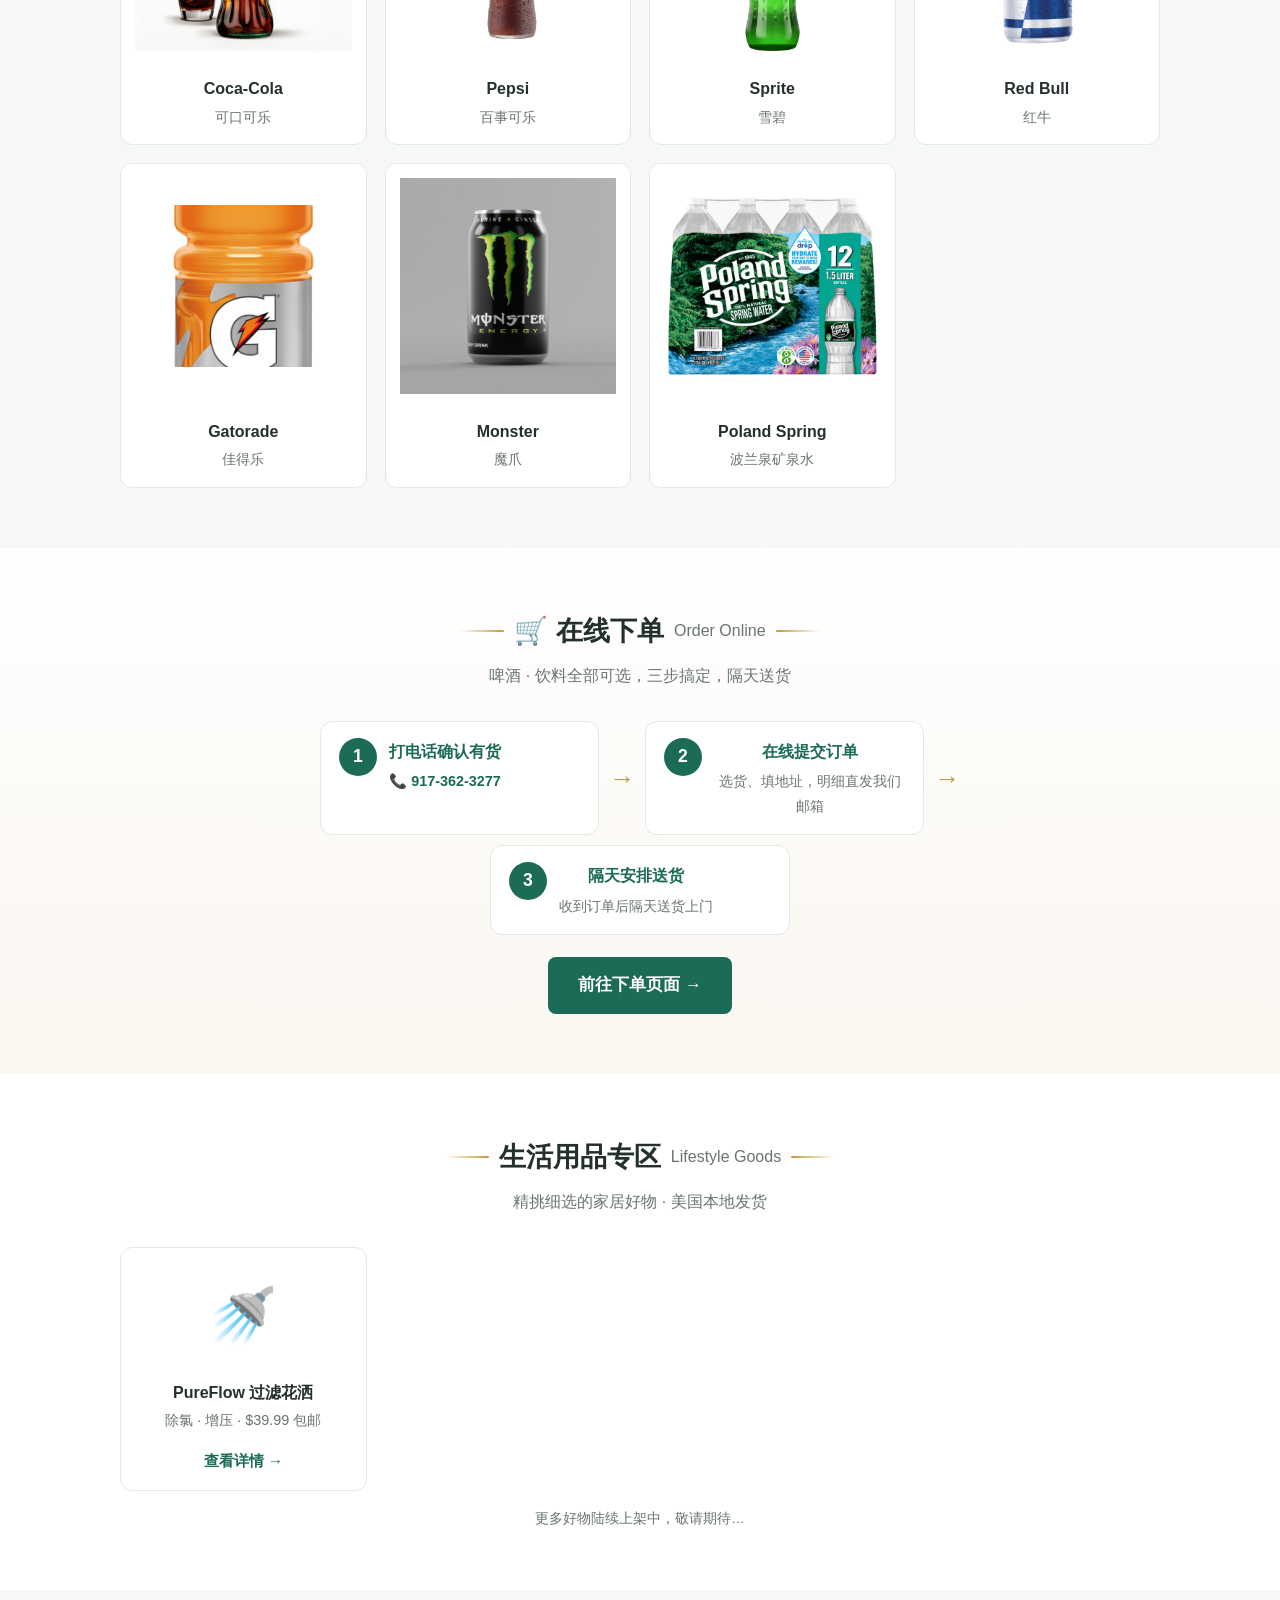
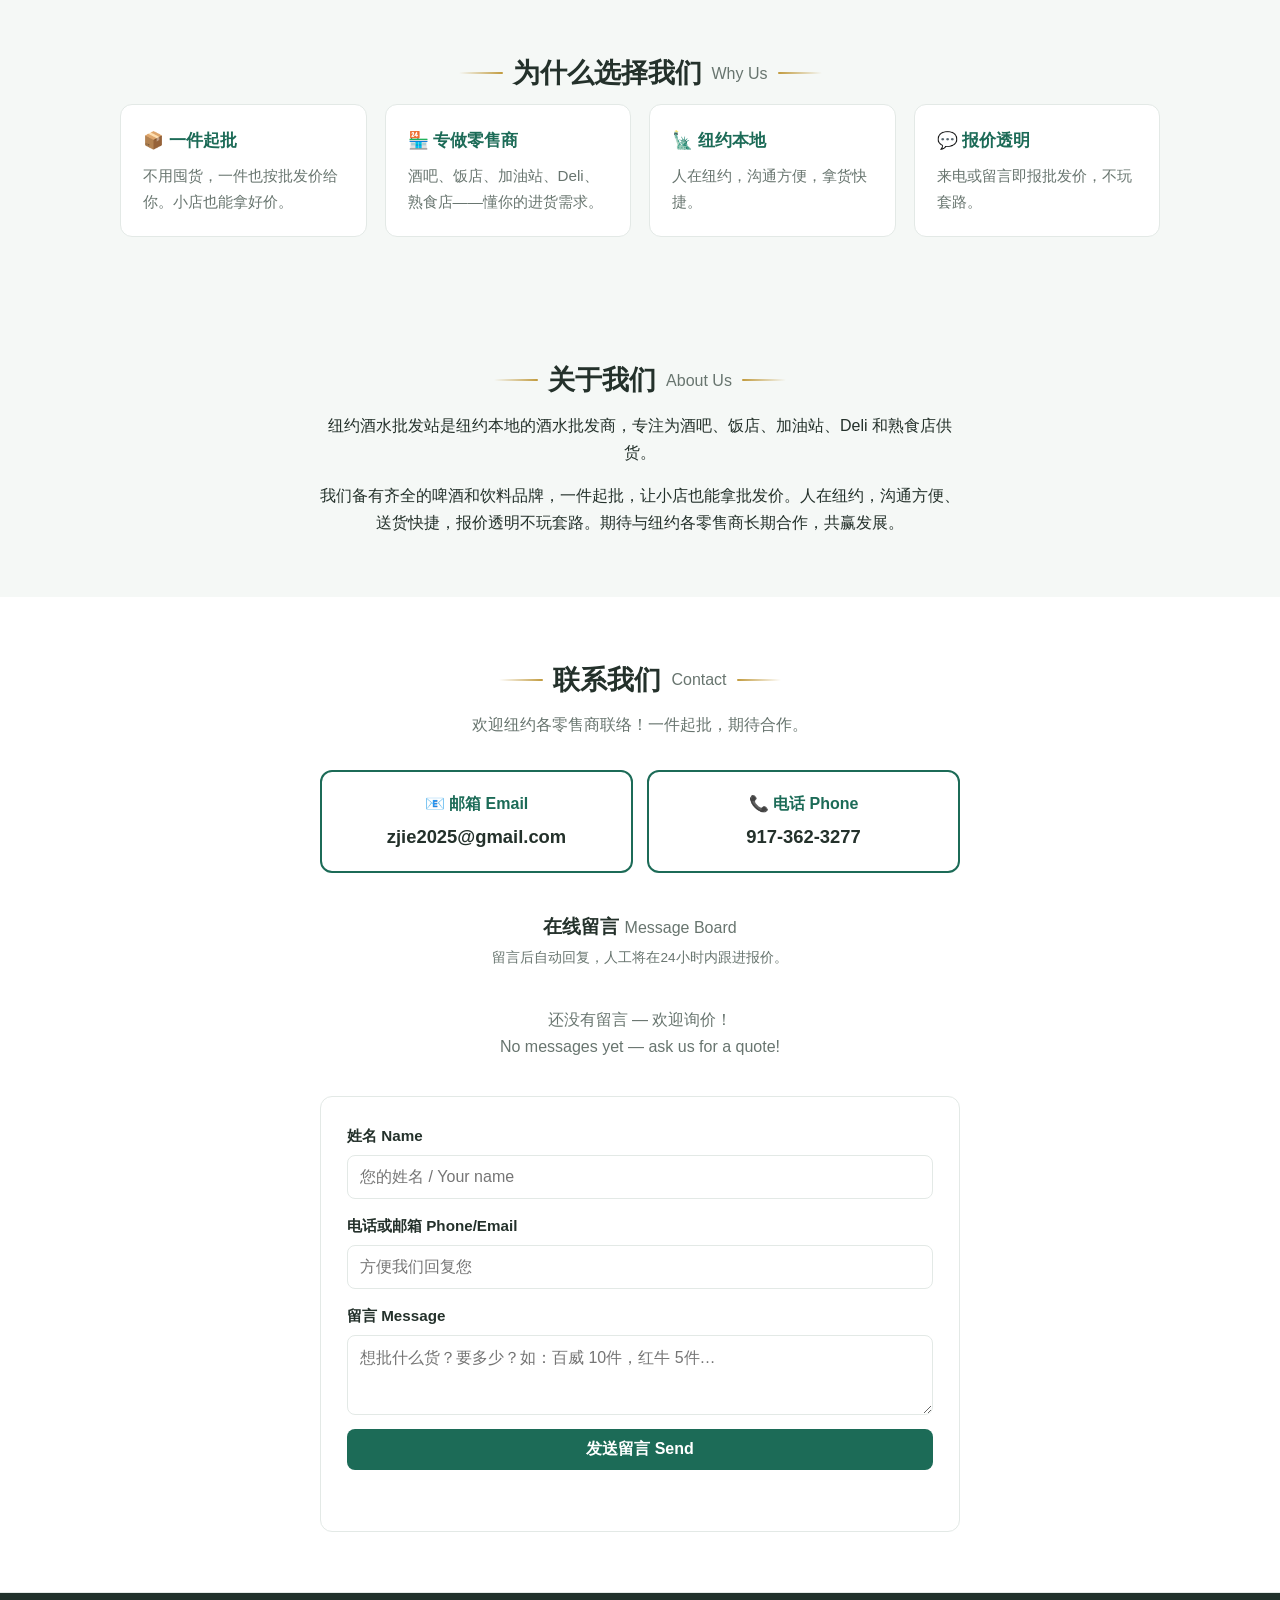
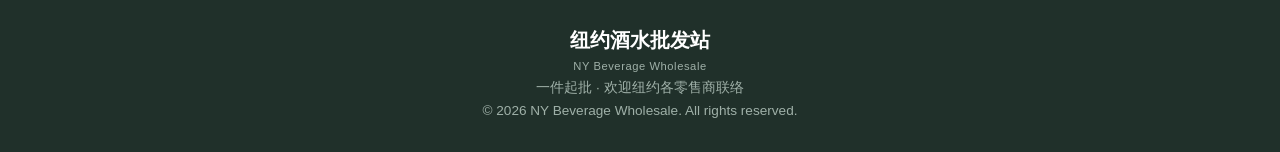
==== commit b7d6f9d6: "Bilingual zh/EN toggle (i18n.js + data-en translations on index + order pages)" ====
--- a/index.html
+++ b/index.html
@@ -3,7 +3,7 @@
 <head>
 <meta charset="UTF-8">
 <meta name="viewport" content="width=device-width, initial-scale=1.0">
-<title>法拉盛啤酒饮料批发 | Beer & Beverage Wholesale Flushing NY · 一件起批</title>
+<title data-en="Flushing Beverage Wholesale | Beer & Beverage Wholesale Flushing NY · 1-Case Minimum">法拉盛啤酒饮料批发 | Beer & Beverage Wholesale Flushing NY · 一件起批</title>
 <meta name="description" content="法拉盛酒水批发：啤酒、饮料一件起批，172个品牌（Budweiser、Corona、Heineken、Modelo等）。服务纽约酒吧、饭店、Deli、熟食店、加油站。在线下单，电话 917-362-3277。">
 <meta name="keywords" content="法拉盛啤酒批发,纽约酒水批发,beer wholesale flushing,beverage distributor queens ny,啤酒一件起批">
 <link rel="canonical" href="https://zjie2025.github.io/beverage-wholesale/">
@@ -22,55 +22,56 @@
   <div class="wrap header-inner">
     <a class="logo" href="#">纽约酒水批发站<span class="logo-en">NY Beverage Wholesale</span></a>
     <nav class="nav">
-      <a href="#beer">啤酒 Beer</a>
-      <a href="#drinks">饮料 Beverages</a>
-      <a href="#catalog">目录 Catalog</a>
-      <a href="#delivery">配送 Delivery</a>
-      <a href="order.html">下单 Order</a>
-      <a href="#lifestyle">生活用品 Life</a>
-      <a href="#about">关于 About</a>
-      <a href="#contact">联系我们</a>
+      <a href="#beer" data-en="Beer">啤酒 Beer</a>
+      <a href="#drinks" data-en="Beverages">饮料 Beverages</a>
+      <a href="#catalog" data-en="Catalog">目录 Catalog</a>
+      <a href="#delivery" data-en="Delivery">配送 Delivery</a>
+      <a href="order.html" data-en="Order">下单 Order</a>
+      <a href="#lifestyle" data-en="Lifestyle">生活用品 Life</a>
+      <a href="#about" data-en="About">关于 About</a>
+      <a href="#contact" data-en="Contact Us">联系我们</a>
     </nav>
-    <a class="btn btn-primary" href="#contact">立即询价</a>
+    <button class="lang-toggle" type="button">EN</button>
+    <a class="btn btn-primary" href="#contact" data-en="Get a Quote">立即询价</a>
   </div>
 </header>
 
 <section class="hero">
   <div class="wrap hero-inner">
-    <p class="eyebrow">纽约本地 · 一件起批 · 172 个品牌</p>
-    <h1>法拉盛酒水批发 · 一件起批，隔天送到</h1>
-    <p class="lede">啤酒饮料 172 个品牌，一件也按批发价。<br>
+    <p class="eyebrow" data-en="NYC Local · 1-Case Minimum · 172 Brands">纽约本地 · 一件起批 · 172 个品牌</p>
+    <h1 data-en="Flushing Beverage Wholesale · 1-Case Minimum, Next-Day Delivery">法拉盛酒水批发 · 一件起批，隔天送到</h1>
+    <p class="lede" data-en="172 beer &amp; beverage brands at wholesale prices — even by the case.<br>Bars · Restaurants · Delis · Grocery Stores · Gas Stations — order today, delivered next day.">啤酒饮料 172 个品牌，一件也按批发价。<br>
     酒吧 · 饭店 · Deli · 熟食店 · 加油站 —— 今天下单，隔天送货上门。</p>
     <div class="hero-cta">
-      <a class="btn btn-primary btn-lg" href="tel:+19173623277">📞 打电话下单 917-362-3277</a>
-      <a class="btn btn-ghost btn-lg" href="order.html">🛒 在线选货下单</a>
+      <a class="btn btn-primary btn-lg" href="tel:+19173623277" data-en="📞 Call to Order: 917-362-3277">📞 打电话下单 917-362-3277</a>
+      <a class="btn btn-ghost btn-lg" href="order.html" data-en="🛒 Shop &amp; Order Online">🛒 在线选货下单</a>
     </div>
     <div class="hero-badges">
-      <span>📦 一件起批</span>
-      <span>🚚 隔天送货</span>
-      <span>💰 量大价优</span>
-      <span>🗽 纽约本地</span>
+      <span data-en="📦 1-Case Minimum">📦 一件起批</span>
+      <span data-en="🚚 Next-Day Delivery">🚚 隔天送货</span>
+      <span data-en="💰 Volume Discounts">💰 量大价优</span>
+      <span data-en="🗽 NYC Local">🗽 纽约本地</span>
     </div>
   </div>
 </section>
 
 <section class="slogans">
   <div class="wrap slogan-row">
-    <span>🍺 品牌齐全，一件也批</span>
-    <span>💰 量大价优，长期合作更优惠</span>
-    <span>🤝 欢迎纽约各零售商联络</span>
+    <span data-en="🍺 Full brand lineup, 1-case minimum">🍺 品牌齐全，一件也批</span>
+    <span data-en="💰 Volume discounts — better rates for regulars">💰 量大价优，长期合作更优惠</span>
+    <span data-en="🤝 NYC retailers welcome">🤝 欢迎纽约各零售商联络</span>
   </div>
 </section>
 
 <section id="catalog" class="section alt">
   <div class="wrap">
-    <h2>产品目录 <span class="h-en">Full Catalog</span></h2>
-    <p class="section-sub">以下品牌均可询价批发 · 更多品牌欢迎来电 <a href="tel:+19173623277" style="color:var(--brand);font-weight:700">917-362-3277</a></p>
+    <h2 data-en="Product Catalog">产品目录 <span class="h-en">Full Catalog</span></h2>
+    <p class="section-sub" data-en='All brands below available for wholesale · Call for more brands: <a href="tel:+19173623277" style="color:var(--brand);font-weight:700">917-362-3277</a>'>以下品牌均可询价批发 · 更多品牌欢迎来电 <a href="tel:+19173623277" style="color:var(--brand);font-weight:700">917-362-3277</a></p>
     <div class="catalog-search">
-      <input id="catalog-q" type="search" placeholder="🔍 搜索品牌，如：Corona / 可乐 / Red Bull…" aria-label="搜索产品目录">
+      <input id="catalog-q" type="search" data-en-ph="🔍 Search brands, e.g. Corona / Coke / Red Bull…" placeholder="🔍 搜索品牌，如：Corona / 可乐 / Red Bull…" aria-label="搜索产品目录">
     </div>
     <div class="catalog">
-      <details class="cat-details"><summary>🍺 啤酒 <span class="h-en">Beers（50）</span></summary>
+      <details class="cat-details"><summary data-en="🍺 Beers (50)">🍺 啤酒 <span class="h-en">Beers（50）</span></summary>
         <ul class="cat-list">
           <li>Yuengling</li>
           <li>Presidente</li>
@@ -124,7 +125,7 @@
           <li>Colt 45</li>
         </ul>
       </details>
-      <details class="cat-details"><summary>🍻 精酿/进口啤酒 <span class="h-en">Specialty Beers（37）</span></summary>
+      <details class="cat-details"><summary data-en="🍻 Specialty Beers (37)">🍻 精酿/进口啤酒 <span class="h-en">Specialty Beers（37）</span></summary>
         <ul class="cat-list">
           <li>Duvel</li>
           <li>Chimay</li>
@@ -165,7 +166,7 @@
           <li>Flying Dog Double Dog</li>
         </ul>
       </details>
-      <details class="cat-details"><summary>🥂 硬苏打/苹果酒 <span class="h-en">Hard Seltzers & Ciders（24）</span></summary>
+      <details class="cat-details"><summary data-en="🥂 Hard Seltzers & Ciders (24)">🥂 硬苏打/苹果酒 <span class="h-en">Hard Seltzers & Ciders（24）</span></summary>
         <ul class="cat-list">
           <li>Smirnoff Products</li>
           <li>Jack Daniel's Cocktails</li>
@@ -193,7 +194,7 @@
           <li>Great America Products</li>
         </ul>
       </details>
-      <details class="cat-details"><summary>🍺 无醇啤酒 <span class="h-en">Non-Alcoholic Beers（11）</span></summary>
+      <details class="cat-details"><summary data-en="🍺 Non-Alcoholic Beers (11)">🍺 无醇啤酒 <span class="h-en">Non-Alcoholic Beers（11）</span></summary>
         <ul class="cat-list">
           <li>Coors Edge Non-Alcoholic</li>
           <li>Clausthaler Non-Alcoholic</li>
@@ -208,7 +209,7 @@
           <li>O'Doul's Non-Alcoholic</li>
         </ul>
       </details>
-      <details class="cat-details"><summary>🍷 葡萄酒 <span class="h-en">Wines（9）</span></summary>
+      <details class="cat-details"><summary data-en="🍷 Wines (9)">🍷 葡萄酒 <span class="h-en">Wines（9）</span></summary>
         <ul class="cat-list">
           <li>Lolaio Sangria Products</li>
           <li>Simply Fruit Products</li>
@@ -221,7 +222,7 @@
           <li>Peptio Sangria</li>
         </ul>
       </details>
-      <details class="cat-details"><summary>🥤 汽水/水/茶/功能饮料 <span class="h-en">Sodas, Water & More（39）</span></summary>
+      <details class="cat-details"><summary data-en="🥤 Sodas, Water & More (39)">🥤 汽水/水/茶/功能饮料 <span class="h-en">Sodas, Water & More（39）</span></summary>
         <ul class="cat-list">
           <li>Sprite</li>
           <li>Fanta</li>
@@ -264,7 +265,7 @@
           <li>Poland Spring 3 Liter 6 Pack</li>
         </ul>
       </details>
-      <details class="cat-details"><summary>🧊 冰 <span class="h-en">Ice（2）</span></summary>
+      <details class="cat-details"><summary data-en="🧊 Ice (2)">🧊 冰 <span class="h-en">Ice（2）</span></summary>
         <ul class="cat-list">
           <li>Small 7 pound bag of ice</li>
           <li>Large 42 pound sleeve of ice (6 bags)</li>
@@ -275,21 +276,21 @@
 </section>
 <section id="delivery" class="section">
   <div class="wrap">
-    <h2>配送服务 <span class="h-en">Delivery</span></h2>
-    <p class="section-sub">纽约地区 · 隔天送货上门</p>
+    <h2 data-en="Delivery">配送服务 <span class="h-en">Delivery</span></h2>
+    <p class="section-sub" data-en="NYC Area · Next-Day Door Delivery">纽约地区 · 隔天送货上门</p>
     <div class="cards">
-      <div class="card"><h3>🚚 隔天送货</h3><p>订单确认后，隔天安排送货上门，省心省力。</p></div>
-      <div class="card"><h3>🗺️ 纽约地区覆盖</h3><p>人在纽约，服务纽约地区各零售商，沟通方便、响应快。</p></div>
-      <div class="card"><h3>📦 灵活起批</h3><p>一件起批，不用囤货；量大长期合作，价格更优惠。</p></div>
-      <div class="card"><h3>📞 先确认再下单</h3><p>下单前请先电话确认库存：<a href="tel:+19173623277" style="color:var(--brand);font-weight:700">917-362-3277</a>。</p></div>
+      <div class="card"><h3 data-en="🚚 Next-Day Delivery">🚚 隔天送货</h3><p data-en="Orders confirmed today are delivered the next day — easy and hassle-free.">订单确认后，隔天安排送货上门，省心省力。</p></div>
+      <div class="card"><h3 data-en="🗺️ NYC Coverage">🗺️ 纽约地区覆盖</h3><p data-en="Based in NYC, serving retailers across the city — easy to reach, fast response.">人在纽约，服务纽约地区各零售商，沟通方便、响应快。</p></div>
+      <div class="card"><h3 data-en="📦 Flexible Minimums">📦 灵活起批</h3><p data-en="1-case minimum — no need to stock up. Better prices for volume and regulars.">一件起批，不用囤货；量大长期合作，价格更优惠。</p></div>
+      <div class="card"><h3 data-en="📞 Call Before Ordering">📞 先确认再下单</h3><p data-en='Please call to confirm stock before ordering: <a href="tel:+19173623277" style="color:var(--brand);font-weight:700">917-362-3277</a>.'>下单前请先电话确认库存：<a href="tel:+19173623277" style="color:var(--brand);font-weight:700">917-362-3277</a>。</p></div>
     </div>
   </div>
 </section>
 
 <section id="beer" class="section">
   <div class="wrap">
-    <h2>啤酒品牌 <span class="h-en">Beer</span></h2>
-    <p class="section-sub">以下为部分常备品牌，更多品牌欢迎来电/来邮询价</p>
+    <h2 data-en="Beer Brands">啤酒品牌 <span class="h-en">Beer</span></h2>
+    <p class="section-sub" data-en="A selection of our stocked brands — call or email for more">以下为部分常备品牌，更多品牌欢迎来电/来邮询价</p>
     <div class="brand-grid">
       <div class="brand-card"><img src="images/beer-budweiser.jpg" alt="Budweiser"><p>Budweiser<br><span>百威</span></p></div>
       <div class="brand-card"><img src="images/beer-budlight.jpg" alt="Bud Light"><p>Bud Light<br><span>百威淡啤</span></p></div>
@@ -303,8 +304,8 @@
 
 <section id="drinks" class="section alt">
   <div class="wrap">
-    <h2>饮料品牌 <span class="h-en">Beverages</span></h2>
-    <p class="section-sub">碳酸饮料 · 功能饮料 · 运动饮料 · 瓶装水</p>
+    <h2 data-en="Beverage Brands">饮料品牌 <span class="h-en">Beverages</span></h2>
+    <p class="section-sub" data-en="Sodas · Energy Drinks · Sports Drinks · Bottled Water">碳酸饮料 · 功能饮料 · 运动饮料 · 瓶装水</p>
     <div class="brand-grid">
       <div class="brand-card"><img src="images/bev-cocacola.jpg" alt="Coca-Cola"><p>Coca-Cola<br><span>可口可乐</span></p></div>
       <div class="brand-card"><img src="images/bev-pepsi.jpg" alt="Pepsi"><p>Pepsi<br><span>百事可乐</span></p></div>
@@ -319,75 +320,75 @@
 
 <section id="order" class="section order-section">
   <div class="wrap narrow center">
-    <h2>🛒 在线下单 <span class="h-en">Order Online</span></h2>
-    <p class="section-sub">啤酒 · 饮料全部可选，三步搞定，隔天送货</p>
+    <h2 data-en="🛒 Order Online">🛒 在线下单 <span class="h-en">Order Online</span></h2>
+    <p class="section-sub" data-en="All beers &amp; beverages available — 3 easy steps, next-day delivery">啤酒 · 饮料全部可选，三步搞定，隔天送货</p>
     <div class="steps-flow">
-      <div class="step"><span class="step-num">1</span><div><strong>打电话确认有货</strong><p><a href="tel:+19173623277">📞 917-362-3277</a></p></div></div>
+      <div class="step"><span class="step-num">1</span><div><strong data-en="Call to confirm stock">打电话确认有货</strong><p><a href="tel:+19173623277">📞 917-362-3277</a></p></div></div>
       <div class="step-arrow">→</div>
-      <div class="step"><span class="step-num">2</span><div><strong>在线提交订单</strong><p>选货、填地址，明细直发我们邮箱</p></div></div>
+      <div class="step"><span class="step-num">2</span><div><strong data-en="Submit your order online">在线提交订单</strong><p data-en="Pick items, enter your address — details go straight to our inbox">选货、填地址，明细直发我们邮箱</p></div></div>
       <div class="step-arrow">→</div>
-      <div class="step"><span class="step-num">3</span><div><strong>隔天安排送货</strong><p>收到订单后隔天送货上门</p></div></div>
-    </div>
-    <a class="btn btn-primary btn-lg" href="order.html">前往下单页面 →</a>
+      <div class="step"><span class="step-num">3</span><div><strong data-en="Next-day delivery">隔天安排送货</strong><p data-en="Delivered the day after we receive your order">收到订单后隔天送货上门</p></div></div>
+    </div>
+    <a class="btn btn-primary btn-lg" href="order.html" data-en="Go to Order Page →">前往下单页面 →</a>
   </div>
 </section>
 
 <section id="lifestyle" class="section">
   <div class="wrap">
-    <h2>生活用品专区 <span class="h-en">Lifestyle Goods</span></h2>
-    <p class="section-sub">精挑细选的家居好物 · 美国本地发货</p>
+    <h2 data-en="Lifestyle Goods">生活用品专区 <span class="h-en">Lifestyle Goods</span></h2>
+    <p class="section-sub" data-en="Hand-picked home goods · Ships from the US">精挑细选的家居好物 · 美国本地发货</p>
     <div class="brand-grid">
       <a class="brand-card product-link" href="shower.html">
         <div class="product-emoji">🚿</div>
-        <p>PureFlow 过滤花洒<br><span>除氯 · 增压 · $39.99 包邮</span></p>
-        <span class="card-cta">查看详情 →</span>
+        <p data-en="PureFlow Filtered Showerhead<br><span>Chlorine removal · Boosted pressure · $39.99 free shipping</span>">PureFlow 过滤花洒<br><span>除氯 · 增压 · $39.99 包邮</span></p>
+        <span class="card-cta" data-en="View Details →">查看详情 →</span>
       </a>
     </div>
-    <p class="muted small center" style="margin-top:16px">更多好物陆续上架中，敬请期待…</p>
+    <p class="muted small center" style="margin-top:16px" data-en="More products coming soon…">更多好物陆续上架中，敬请期待…</p>
   </div>
 </section>
 
 <section id="why" class="section alt">
   <div class="wrap">
-    <h2>为什么选择我们 <span class="h-en">Why Us</span></h2>
+    <h2 data-en="Why Choose Us">为什么选择我们 <span class="h-en">Why Us</span></h2>
     <div class="cards">
-      <div class="card"><h3>📦 一件起批</h3><p>不用囤货，一件也按批发价给你。小店也能拿好价。</p></div>
-      <div class="card"><h3>🏪 专做零售商</h3><p>酒吧、饭店、加油站、Deli、熟食店——懂你的进货需求。</p></div>
-      <div class="card"><h3>🗽 纽约本地</h3><p>人在纽约，沟通方便，拿货快捷。</p></div>
-      <div class="card"><h3>💬 报价透明</h3><p>来电或留言即报批发价，不玩套路。</p></div>
+      <div class="card"><h3 data-en="📦 1-Case Minimum">📦 一件起批</h3><p data-en="No need to stock up — even one case gets wholesale pricing. Small stores get great prices too.">不用囤货，一件也按批发价给你。小店也能拿好价。</p></div>
+      <div class="card"><h3 data-en="🏪 Built for Retailers">🏪 专做零售商</h3><p data-en="Bars, restaurants, gas stations, delis &amp; grocery stores — we understand your restocking needs.">酒吧、饭店、加油站、Deli、熟食店——懂你的进货需求。</p></div>
+      <div class="card"><h3 data-en="🗽 NYC Local">🗽 纽约本地</h3><p data-en="Based in NYC — easy to reach, fast pickup.">人在纽约，沟通方便，拿货快捷。</p></div>
+      <div class="card"><h3 data-en="💬 Transparent Pricing">💬 报价透明</h3><p data-en="Call or message for a wholesale quote. No games, no gimmicks.">来电或留言即报批发价，不玩套路。</p></div>
     </div>
   </div>
 </section>
 
 <section id="about" class="section alt">
   <div class="wrap narrow">
-    <h2>关于我们 <span class="h-en">About Us</span></h2>
-    <p class="center">纽约酒水批发站是纽约本地的酒水批发商，专注为酒吧、饭店、加油站、Deli 和熟食店供货。</p>
-    <p class="center" style="margin-top:1em">我们备有齐全的啤酒和饮料品牌，一件起批，让小店也能拿批发价。人在纽约，沟通方便、送货快捷，报价透明不玩套路。期待与纽约各零售商长期合作，共赢发展。</p>
+    <h2 data-en="About Us">关于我们 <span class="h-en">About Us</span></h2>
+    <p class="center" data-en="NY Beverage Wholesale is a local NYC beverage wholesaler serving bars, restaurants, gas stations, delis, and grocery stores.">纽约酒水批发站是纽约本地的酒水批发商，专注为酒吧、饭店、加油站、Deli 和熟食店供货。</p>
+    <p class="center" style="margin-top:1em" data-en="We stock a full range of beer &amp; beverage brands with a 1-case minimum, so small stores get wholesale prices too. NYC-based for easy communication and fast delivery, with transparent quotes and no gimmicks. We look forward to long-term partnerships with NYC retailers.">我们备有齐全的啤酒和饮料品牌，一件起批，让小店也能拿批发价。人在纽约，沟通方便、送货快捷，报价透明不玩套路。期待与纽约各零售商长期合作，共赢发展。</p>
   </div>
 </section>
 
 <section id="contact" class="section">
   <div class="wrap narrow">
-    <h2>联系我们 <span class="h-en">Contact</span></h2>
-    <p class="section-sub">欢迎纽约各零售商联络！一件起批，期待合作。</p>
+    <h2 data-en="Contact Us">联系我们 <span class="h-en">Contact</span></h2>
+    <p class="section-sub" data-en="NYC retailers welcome! 1-case minimum — let's work together.">欢迎纽约各零售商联络！一件起批，期待合作。</p>
     <div class="contact-cards">
       <a class="contact-card" href="mailto:zjie2025@gmail.com">
-        <strong>📧 邮箱 Email</strong><span>zjie2025@gmail.com</span>
+        <strong data-en="📧 Email">📧 邮箱 Email</strong><span>zjie2025@gmail.com</span>
       </a>
       <a class="contact-card" href="tel:+19173623277">
-        <strong>📞 电话 Phone</strong><span>917-362-3277</span>
+        <strong data-en="📞 Phone">📞 电话 Phone</strong><span>917-362-3277</span>
       </a>
     </div>
 
-    <h3 class="board-title">在线留言 <span class="h-en">Message Board</span></h3>
-    <p class="muted small center">留言后自动回复，人工将在24小时内跟进报价。</p>
+    <h3 class="board-title" data-en="Message Board">在线留言 <span class="h-en">Message Board</span></h3>
+    <p class="muted small center" data-en="Auto-reply on message — we'll follow up with a quote within 24 hours.">留言后自动回复，人工将在24小时内跟进报价。</p>
     <div id="board" class="board"></div>
     <form id="msg-form" class="form">
-      <label>姓名 Name<input name="name" required placeholder="您的姓名 / Your name"></label>
-      <label>电话或邮箱 Phone/Email<input name="contact" required placeholder="方便我们回复您"></label>
-      <label>留言 Message<textarea name="message" required rows="3" placeholder="想批什么货？要多少？如：百威 10件，红牛 5件…"></textarea></label>
-      <button class="btn btn-primary" type="submit">发送留言 Send</button>
+      <label><span data-en="Name">姓名 Name</span><input name="name" required data-en-ph="Your name" placeholder="您的姓名 / Your name"></label>
+      <label><span data-en="Phone / Email">电话或邮箱 Phone/Email</span><input name="contact" required data-en-ph="So we can reach you" placeholder="方便我们回复您"></label>
+      <label><span data-en="Message">留言 Message</span><textarea name="message" required rows="3" data-en-ph="What would you like to order? e.g. Budweiser 10 cases, Red Bull 5 cases…" placeholder="想批什么货？要多少？如：百威 10件，红牛 5件…"></textarea></label>
+      <button class="btn btn-primary" type="submit" data-en="Send Message">发送留言 Send</button>
       <p id="msg-status" class="status"></p>
     </form>
   </div>
@@ -396,15 +397,16 @@
 <footer class="footer">
   <div class="wrap footer-inner">
     <span class="logo">纽约酒水批发站<span class="logo-en">NY Beverage Wholesale</span></span>
-    <p class="muted small">一件起批 · 欢迎纽约各零售商联络</p>
+    <p class="muted small" data-en="1-case minimum · NYC retailers welcome">一件起批 · 欢迎纽约各零售商联络</p>
     <p class="muted small">© 2026 NY Beverage Wholesale. All rights reserved.</p>
   </div>
 </footer>
 
 <script src="app.js"></script>
+<script src="i18n.js"></script>
 <div class="sticky-call">
-  <a class="call-now" href="tel:+19173623277">📞 打电话下单</a>
-  <a class="call-order" href="order.html">🛒 在线下单</a>
+  <a class="call-now" href="tel:+19173623277" data-en="📞 Call to Order">📞 打电话下单</a>
+  <a class="call-order" href="order.html" data-en="🛒 Order Online">🛒 在线下单</a>
 </div>
 </body>
 </html>
--- a/styles.css
+++ b/styles.css
@@ -1,7 +1,7 @@
 :root{
-  --brand:#8B1E1E; --brand-dark:#6d1414; --accent:#D9A441;
-  --bg:#ffffff; --alt:#faf6f0; --text:#232323; --muted:#6b7280;
-  --line:#ece3d4; --radius:12px;
+  --brand:#1c6b57; --brand-dark:#134e3f; --accent:#c19a3d;
+  --bg:#ffffff; --alt:#f5f8f6; --text:#24312b; --muted:#68756f;
+  --line:#e3e9e6; --radius:12px;
 }
 *{box-sizing:border-box;margin:0;padding:0}
 body{font-family:-apple-system,BlinkMacSystemFont,"Segoe UI","PingFang SC","Microsoft YaHei",Roboto,Helvetica,Arial,sans-serif;
@@ -37,17 +37,20 @@
 .btn-ghost:hover{background:var(--brand);color:#fff}
 
 /* hero */
-.hero{padding:80px 0;background:linear-gradient(135deg,#2b0f0f 0%,#8B1E1E 60%,#a83232 100%);color:#fff;text-align:center}
-.hero .eyebrow{color:var(--accent);font-weight:700;letter-spacing:.1em;font-size:.85rem}
-.hero h1{color:#fff}
-.hero .lede{color:#f3e2c7;font-size:1.1rem}
+.hero{padding:88px 0;background:linear-gradient(180deg,#f2f7f4 0%,#e9f1ec 100%);color:var(--text);text-align:center;border-bottom:1px solid var(--line)}
+.hero .eyebrow{color:var(--brand);font-weight:700;letter-spacing:.12em;font-size:.85rem}
+.hero h1{color:var(--text)}
+.hero .lede{color:var(--muted);font-size:1.12rem}
 .hero-cta{display:flex;gap:14px;justify-content:center;margin-top:1.6em;flex-wrap:wrap}
-.hero .btn-ghost{background:transparent;color:#fff;border-color:#fff}
-.hero .btn-ghost:hover{background:#fff;color:var(--brand)}
+.hero .btn-ghost{background:#fff;color:var(--brand);border-color:var(--brand)}
+.hero .btn-ghost:hover{background:var(--brand);color:#fff}
+.hero-badges{display:flex;gap:10px;justify-content:center;flex-wrap:wrap;margin-top:1.8em}
+.hero-badges span{background:#fff;border:1px solid var(--line);border-radius:20px;
+  padding:6px 16px;font-size:.88rem;color:var(--text);font-weight:600}
 
 /* slogans */
-.slogans{background:var(--accent);padding:14px 0}
-.slogan-row{display:flex;gap:28px;justify-content:center;flex-wrap:wrap;font-weight:700;color:#3a2a10}
+.slogans{background:#e8f0eb;padding:14px 0;border-bottom:1px solid var(--line)}
+.slogan-row{display:flex;gap:28px;justify-content:center;flex-wrap:wrap;font-weight:600;color:#2c4a40}
 
 /* brand grid */
 .brand-grid{display:grid;grid-template-columns:repeat(4,1fr);gap:18px}
@@ -102,10 +105,10 @@
 .small{font-size:.85rem}
 
 /* footer */
-.footer{border-top:1px solid var(--line);padding:30px 0;text-align:center;background:#1d1d1d;color:#bbb}
+.footer{border-top:1px solid var(--line);padding:30px 0;text-align:center;background:#20302a;color:#c4d0c9}
 .footer .logo{color:#fff}
-.footer .logo-en{color:#999}
-.footer .muted{color:#999}
+.footer .logo-en{color:#9fb0a8}
+.footer .muted{color:#9fb0a8}
 
 /* ---- 美化升级 ---- */
 html{scroll-behavior:smooth}
@@ -113,16 +116,15 @@
 h2::before,h2::after{content:"";height:2px;width:44px;background:linear-gradient(90deg,transparent,var(--accent));border-radius:2px}
 h2::after{background:linear-gradient(90deg,var(--accent),transparent)}
 .hero{position:relative;overflow:hidden}
-.hero::before{content:"🍺🥤🍻";position:absolute;right:4%;bottom:8%;font-size:3rem;opacity:.14;letter-spacing:.4em;pointer-events:none}
 .brand-card{transition:transform .18s ease,box-shadow .18s ease}
-.brand-card:hover{transform:translateY(-5px);box-shadow:0 12px 28px rgba(139,30,30,.14)}
+.brand-card:hover{transform:translateY(-5px);box-shadow:0 12px 28px rgba(28,107,87,.13)}
 .card{transition:transform .18s ease,box-shadow .18s ease}
-.card:hover{transform:translateY(-4px);box-shadow:0 10px 24px rgba(0,0,0,.08)}
+.card:hover{transform:translateY(-4px);box-shadow:0 10px 24px rgba(0,0,0,.07)}
 .btn{transition:transform .12s ease,box-shadow .12s ease}
-.btn:hover{transform:translateY(-1px);box-shadow:0 6px 16px rgba(139,30,30,.25)}
+.btn:hover{transform:translateY(-1px);box-shadow:0 6px 16px rgba(28,107,87,.28)}
 .contact-card{transition:transform .15s ease,box-shadow .15s ease}
-.contact-card:hover{transform:translateY(-3px);box-shadow:0 10px 22px rgba(139,30,30,.16)}
-.slogan-row span{background:rgba(255,255,255,.25);padding:6px 16px;border-radius:20px}
+.contact-card:hover{transform:translateY(-3px);box-shadow:0 10px 22px rgba(28,107,87,.15)}
+.slogan-row span{background:rgba(255,255,255,.7);padding:6px 16px;border-radius:20px;border:1px solid var(--line)}
 
 /* ---- 下单区 ---- */
 .order-section{background:linear-gradient(180deg,#fff, #faf6f0)}
@@ -135,9 +137,9 @@
 .step p a{color:var(--brand);font-weight:700;text-decoration:none}
 .step-arrow{align-self:center;font-size:1.6rem;color:var(--accent);font-weight:800}
 @media(max-width:760px){.step-arrow{display:none}}
-.stock-warning{background:#fff3f3;border:2px solid #e05252;border-radius:10px;padding:14px 18px;
+.stock-warning{background:#fffaf0;border:2px solid #d9a441;border-radius:10px;padding:14px 18px;
   text-align:center;margin-bottom:22px;font-size:1.05rem}
-.stock-warning a{color:#b91c1c;font-weight:800}
+.stock-warning a{color:#92600a;font-weight:800}
 .order-form h3{color:var(--brand);margin-top:6px}
 .beer-list{display:grid;gap:10px;margin-bottom:8px}
 .beer-row{display:grid;grid-template-columns:64px 1fr auto;gap:14px;align-items:center;
@@ -154,9 +156,26 @@
 .check{display:flex !important;flex-direction:row !important;align-items:center;gap:10px;cursor:pointer;
   background:#fff8e6;border:1px solid #ecd9a8;border-radius:8px;padding:12px 14px}
 .check input{width:20px;height:20px;accent-color:var(--brand)}
-.order-total{background:#1d1d1d;color:#fff;border-radius:10px;padding:14px 18px;font-size:1.1rem;
+.order-total{background:#20302a;color:#fff;border-radius:10px;padding:14px 18px;font-size:1.1rem;
   display:flex;justify-content:space-between;align-items:center}
 .order-total strong{color:var(--accent);font-size:1.3rem}
+
+/* ---- 手机端底部拨号条 ---- */
+.sticky-call{display:none}
+@media(max-width:760px){
+  .sticky-call{display:flex;position:fixed;left:0;right:0;bottom:0;z-index:50;
+    background:#fff;border-top:1px solid var(--line);box-shadow:0 -4px 16px rgba(0,0,0,.08)}
+  .sticky-call a{flex:1;text-align:center;padding:13px 8px;text-decoration:none;font-weight:700;font-size:.95rem}
+  .sticky-call .call-now{color:#fff;background:var(--brand)}
+  .sticky-call .call-order{color:var(--brand)}
+  body{padding-bottom:52px}
+}
+
+/* ---- 产品目录搜索 ---- */
+.catalog-search{max-width:520px;margin:0 auto 20px}
+.catalog-search input{width:100%;padding:13px 18px;border:2px solid var(--line);border-radius:24px;
+  font-size:1rem;font-family:inherit;background:#fff}
+.catalog-search input:focus{outline:none;border-color:var(--brand)}
 
 /* ---- 产品目录 ---- */
 .catalog{display:grid;gap:12px}
